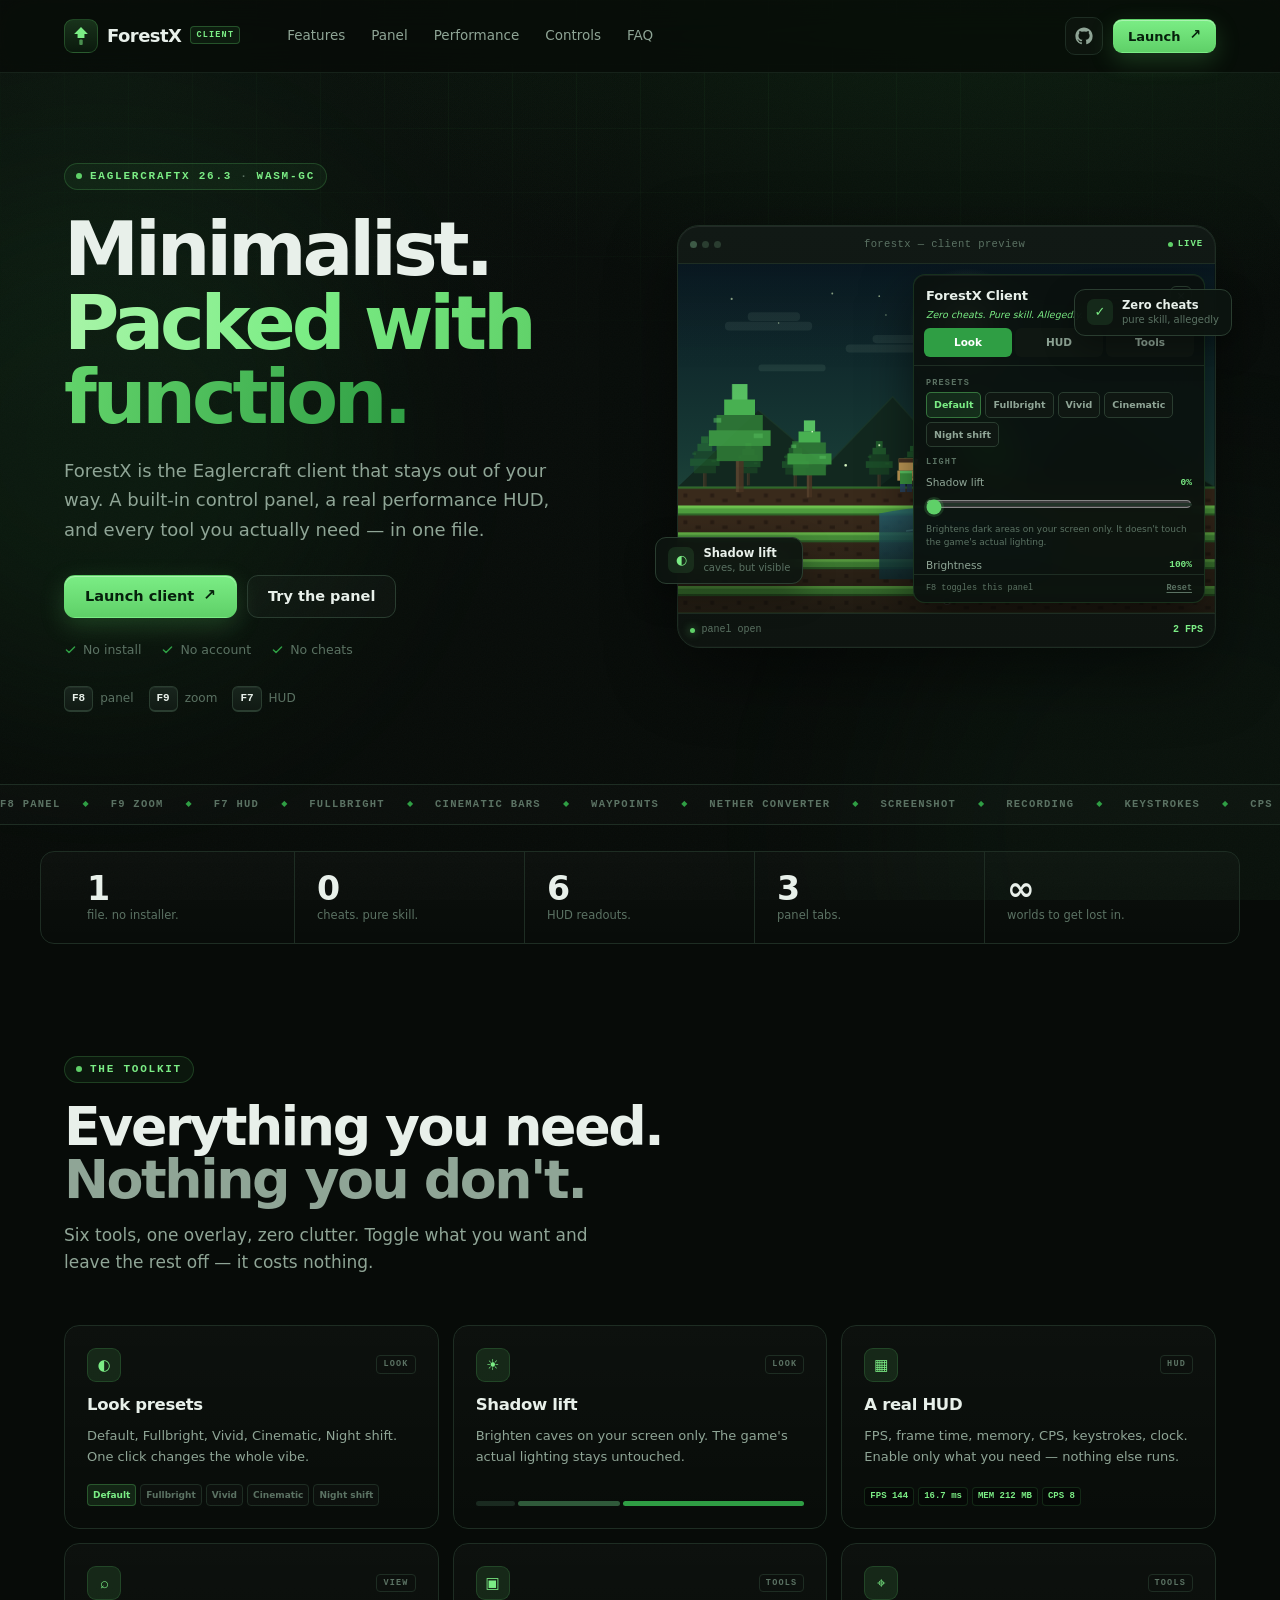
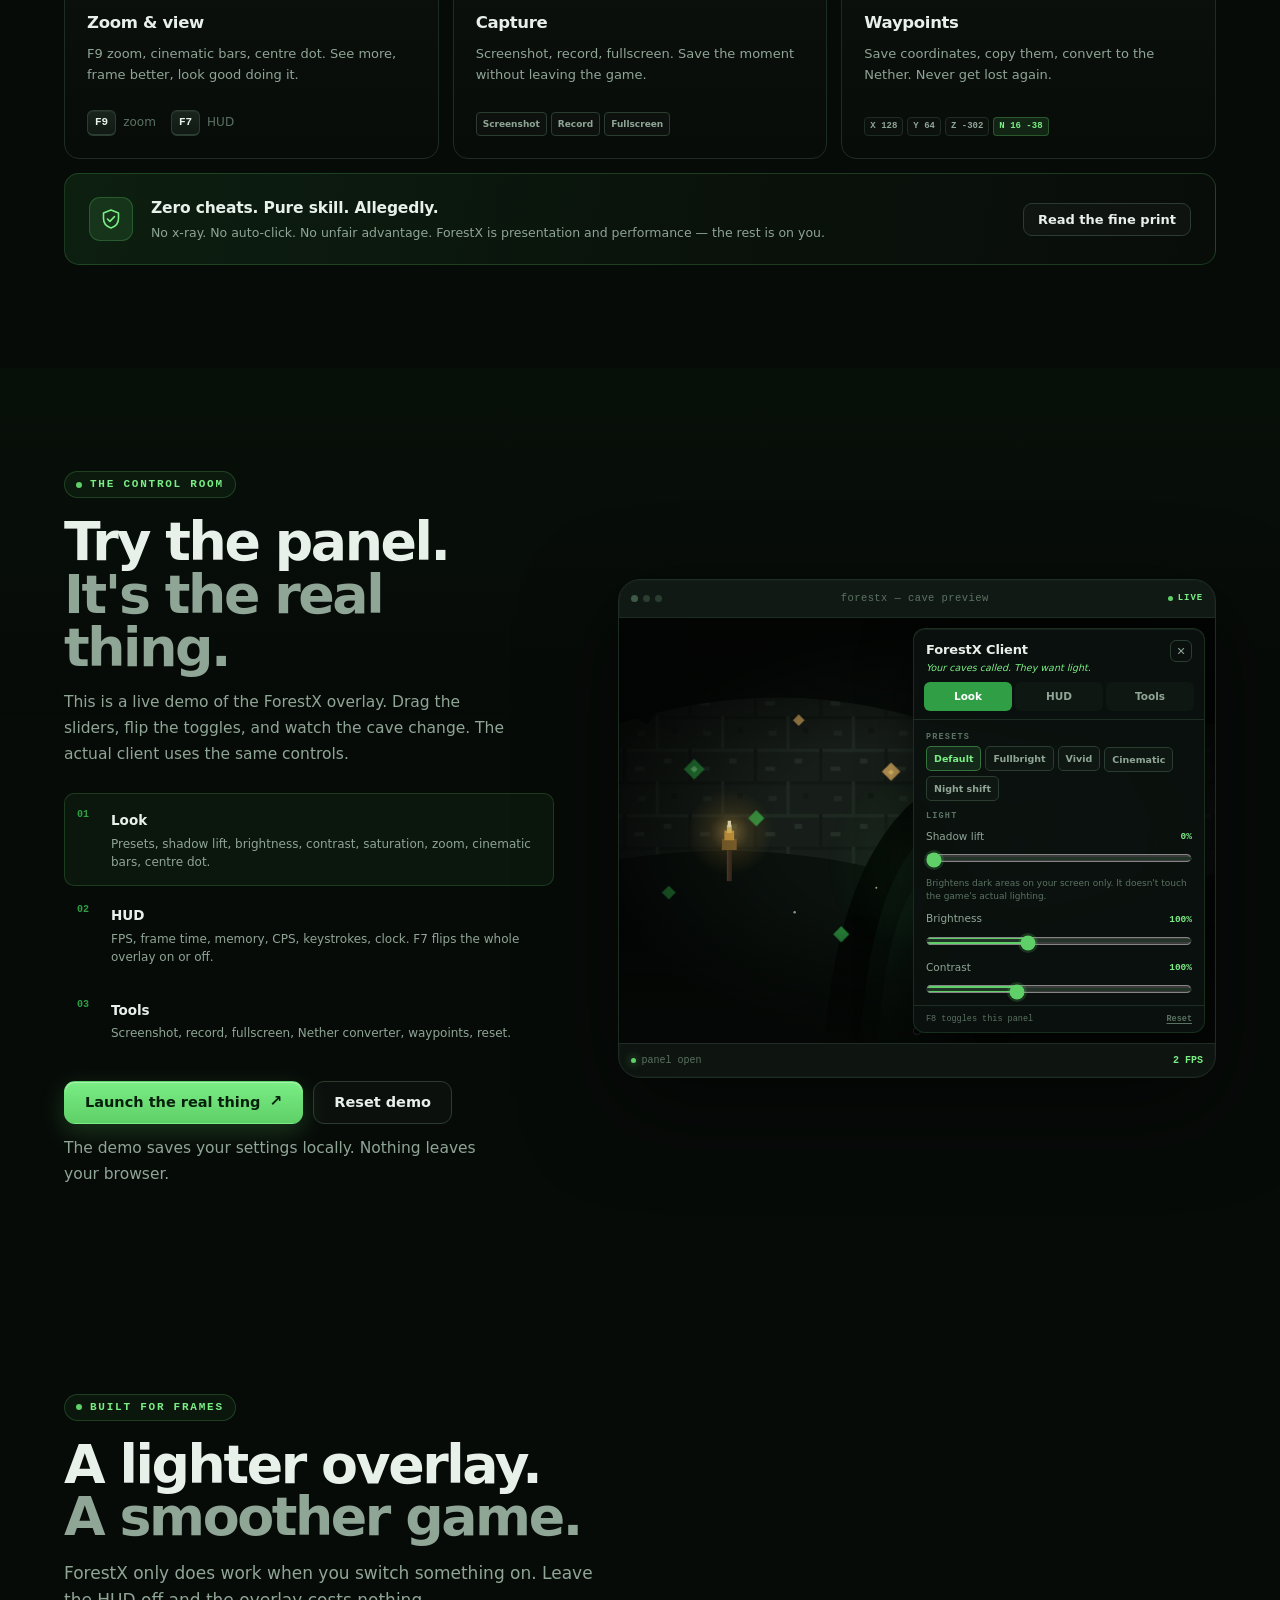
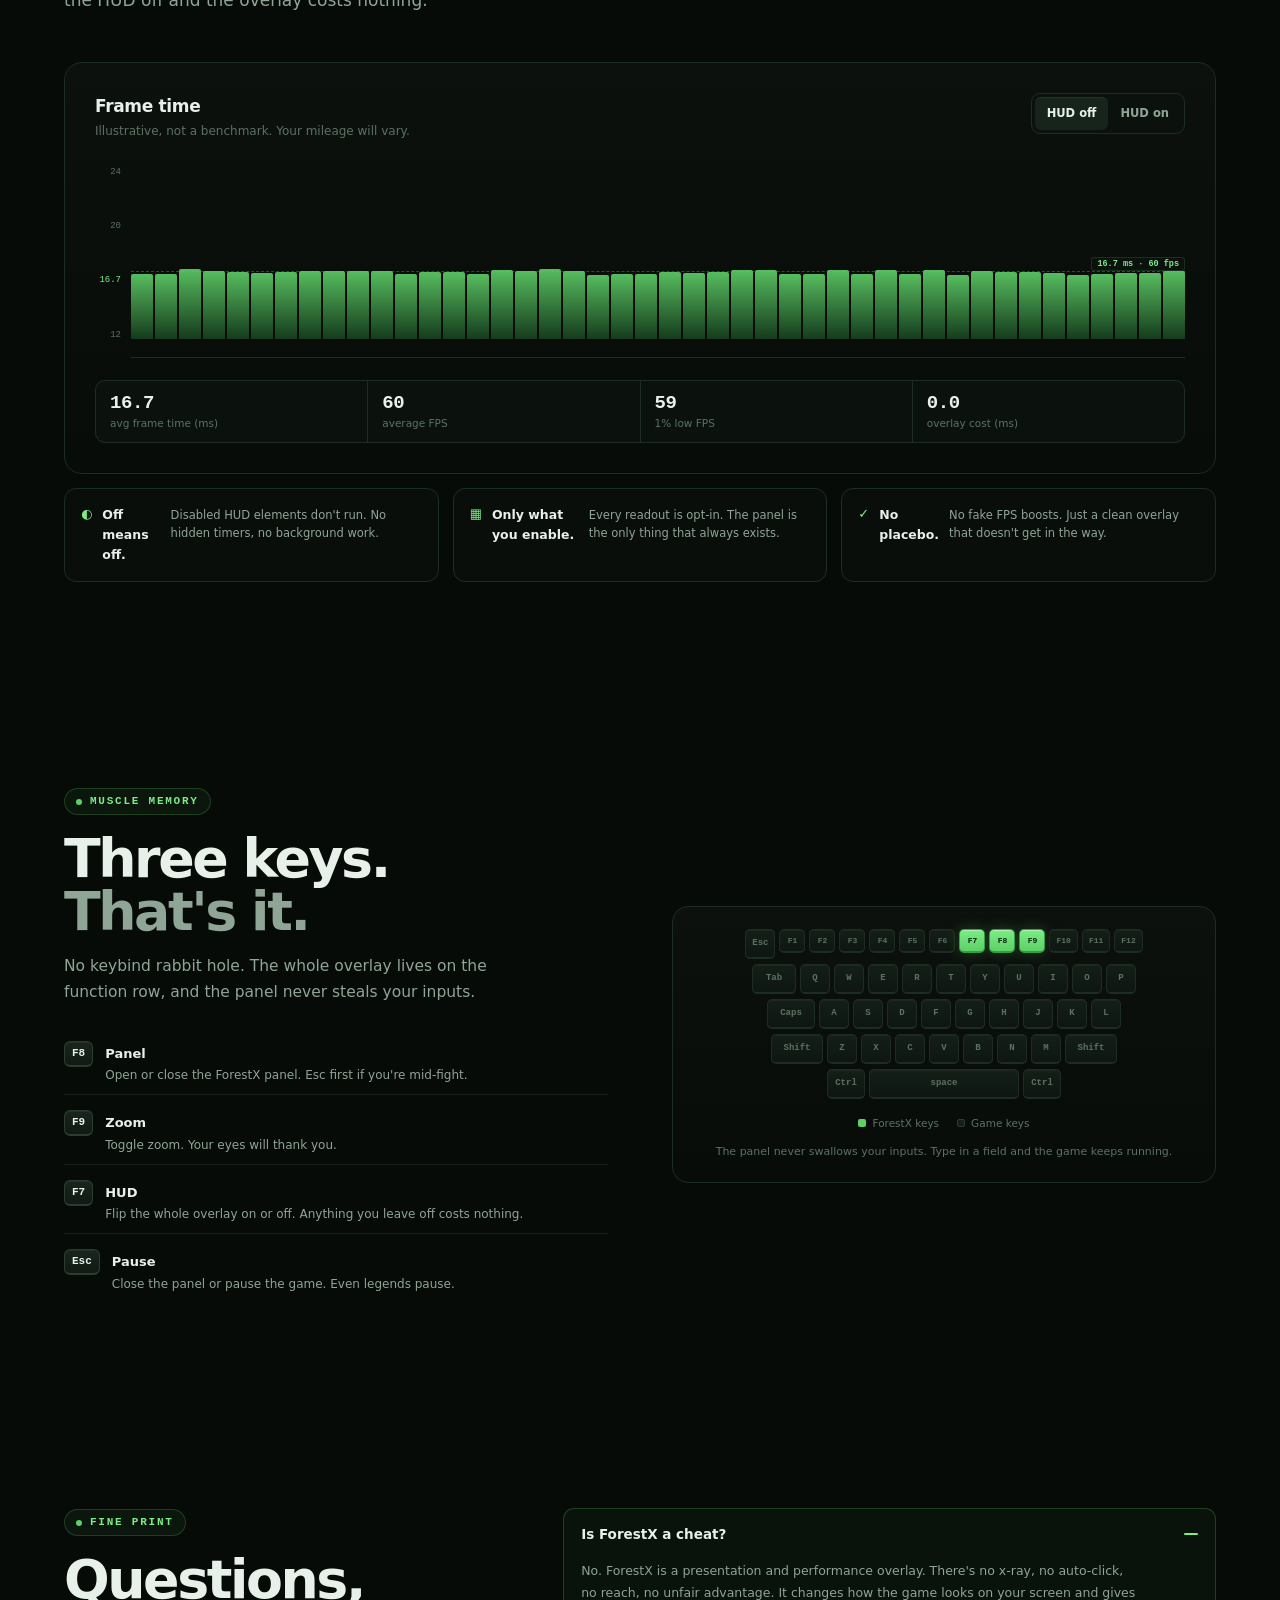
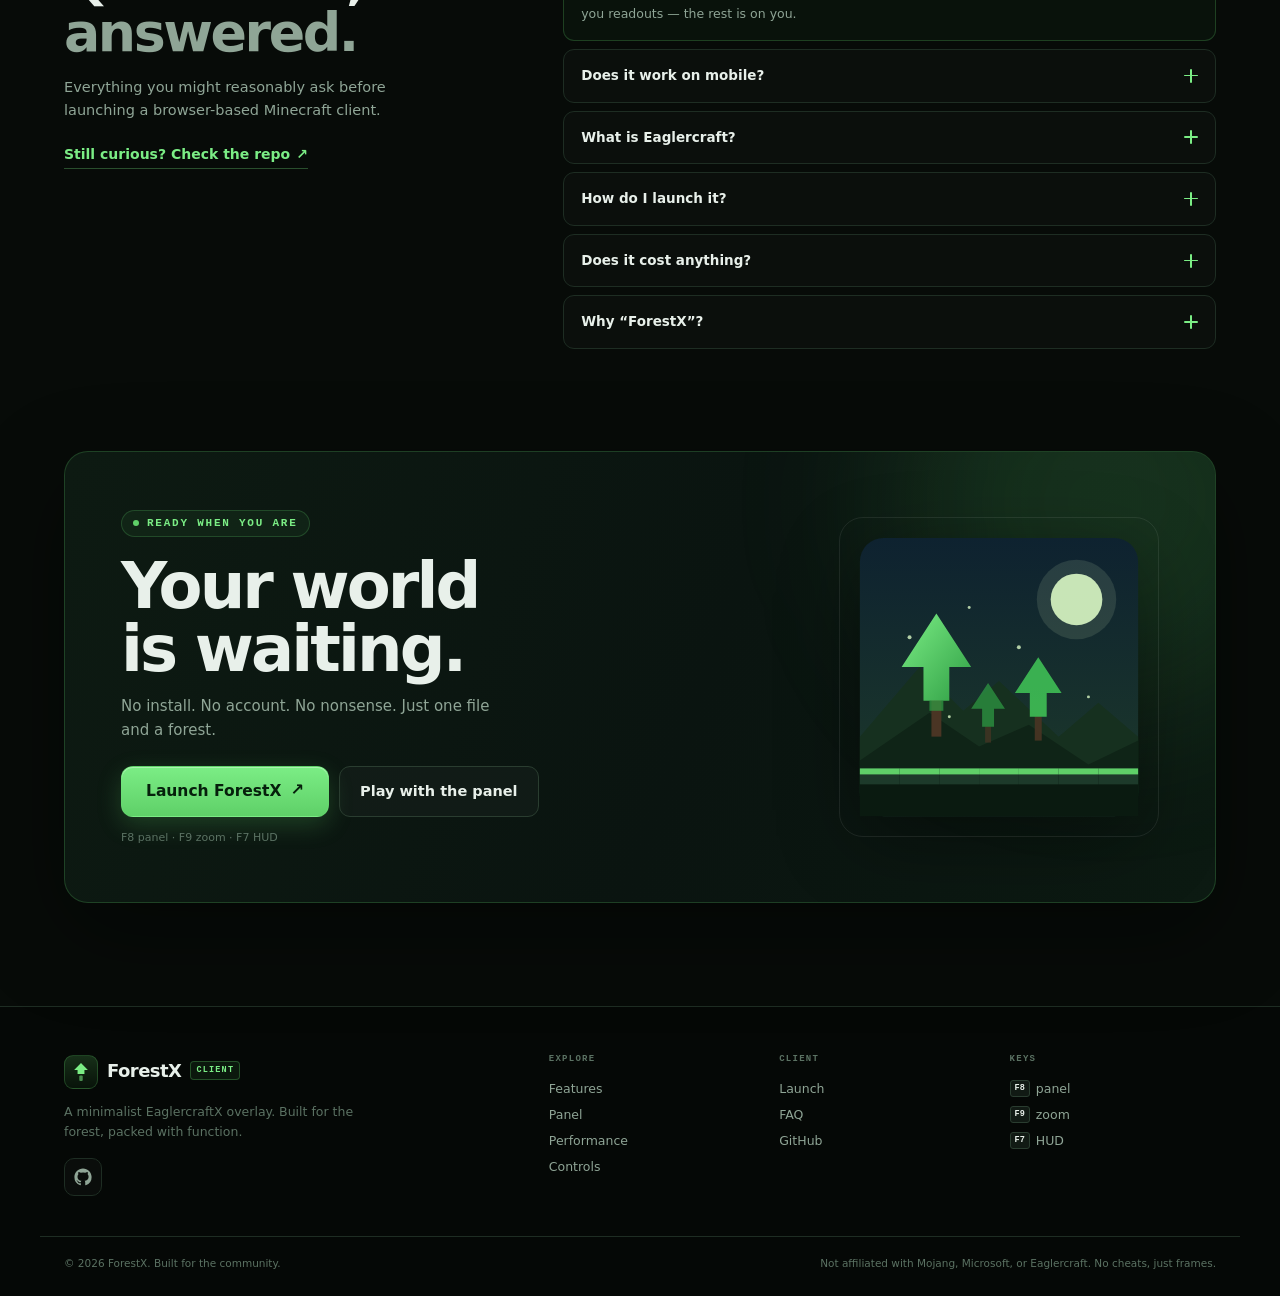
==== index.html @ b88cf256 "Add ForestX landing page, interactive panel demo, and client parts 1-2 - Minimalist, responsive land" ====
<!DOCTYPE html>
<html lang="en">
<head>
<meta charset="utf-8">
<meta name="viewport" content="width=device-width, initial-scale=1">
<title>ForestX Client — Minimalist. Packed with function.</title>
<meta name="description" content="ForestX is a minimalist EaglercraftX 26.3 client with a built-in control panel, a real performance HUD, and every tool you actually need. No install. No account. No cheats.">
<meta name="theme-color" content="#070b08">
<meta property="og:title" content="ForestX Client — Minimalist. Packed with function.">
<meta property="og:description" content="The Eaglercraft client that stays out of your way. Built-in panel, real HUD, zero clutter.">
<meta property="og:type" content="website">
<link rel="icon" href="data:image/svg+xml,%3Csvg xmlns='http://www.w3.org/2000/svg' viewBox='0 0 64 64'%3E%3Crect width='64' height='64' rx='14' fill='%230b120e'/%3E%3Cpath d='M32 12 18 26h8v10h12V26h8L32 12Z' fill='%235fd068'/%3E%3Crect x='28' y='38' width='8' height='14' rx='2' fill='%232f9e44'/%3E%3C/svg%3E">
<link rel="stylesheet" href="assets/styles.css">
</head>
<body>
<a class="skip-link" href="#main">Skip to content</a>

<div class="bg-fx" aria-hidden="true">
  <div class="bg-grid"></div>
  <div class="bg-glow bg-glow-a"></div>
  <div class="bg-glow bg-glow-b"></div>
  <div class="bg-noise"></div>
</div>

<header class="site-header" id="top">
  <div class="container nav">
    <a class="brand" href="#top" aria-label="ForestX home">
      <span class="brand-mark" aria-hidden="true">
        <svg viewBox="0 0 32 32" width="22" height="22" fill="none">
          <path d="M16 3 6 13h5v6h10v-6h5L16 3Z" fill="currentColor"/>
          <rect x="13.5" y="21" width="5" height="8" rx="1.5" fill="currentColor" opacity=".55"/>
        </svg>
      </span>
      <span class="brand-text">ForestX</span>
      <span class="brand-badge">CLIENT</span>
    </a>

    <nav class="nav-links" aria-label="Main navigation">
      <a href="#features">Features</a>
      <a href="#panel">Panel</a>
      <a href="#performance">Performance</a>
      <a href="#controls">Controls</a>
      <a href="#faq">FAQ</a>
    </nav>

    <div class="nav-actions">
      <a class="icon-btn" href="https://github.com/forestX-client/forestX-client" target="_blank" rel="noopener" aria-label="ForestX on GitHub">
        <svg viewBox="0 0 24 24" width="18" height="18" fill="currentColor" aria-hidden="true"><path d="M12 .5C5.73.5.5 5.73.5 12a11.5 11.5 0 0 0 7.86 10.92c.58.1.79-.25.79-.55v-2.1c-3.2.7-3.88-1.37-3.88-1.37-.53-1.34-1.29-1.7-1.29-1.7-1.05-.72.08-.7.08-.7 1.16.08 1.77 1.19 1.77 1.19 1.03 1.77 2.7 1.26 3.36.96.1-.75.4-1.26.73-1.55-2.55-.29-5.23-1.28-5.23-5.7 0-1.26.45-2.29 1.19-3.1-.12-.29-.52-1.46.11-3.05 0 0 .97-.31 3.18 1.18a11 11 0 0 1 5.79 0c2.2-1.49 3.17-1.18 3.17-1.18.63 1.59.23 2.76.12 3.05.74.81 1.18 1.84 1.18 3.1 0 4.43-2.69 5.4-5.25 5.69.41.36.78 1.06.78 2.14v3.17c0 .3.21.66.8.55A11.5 11.5 0 0 0 23.5 12C23.5 5.73 18.27.5 12 .5Z"/></svg>
      </a>
      <a class="btn btn-primary btn-sm nav-launch" href="client.html">Launch <span class="arrow" aria-hidden="true">↗</span></a>
      <button class="menu-btn" type="button" aria-label="Open menu" aria-expanded="false" aria-controls="mobile-menu">
        <span></span><span></span>
      </button>
    </div>
  </div>

  <div class="mobile-menu" id="mobile-menu" hidden>
    <nav aria-label="Mobile navigation">
      <a href="#features">Features</a>
      <a href="#panel">Panel</a>
      <a href="#performance">Performance</a>
      <a href="#controls">Controls</a>
      <a href="#faq">FAQ</a>
      <a class="btn btn-primary" href="client.html">Launch client <span class="arrow" aria-hidden="true">↗</span></a>
    </nav>
  </div>
</header>

<main id="main">
  <section class="hero">
    <div class="container hero-grid">
      <div class="hero-copy">
        <div class="eyebrow"><span class="pulse" aria-hidden="true"></span> EaglercraftX 26.3 <span class="sep">·</span> Wasm-GC</div>
        <h1>Minimalist.<br><span class="grad">Packed with function.</span></h1>
        <p class="lede">ForestX is the Eaglercraft client that stays out of your way. A built-in control panel, a real performance HUD, and every tool you actually need — in one file.</p>
        <div class="hero-cta">
          <a class="btn btn-primary" href="client.html">Launch client <span class="arrow" aria-hidden="true">↗</span></a>
          <a class="btn btn-ghost" href="#panel">Try the panel</a>
        </div>
        <ul class="hero-meta" aria-label="Highlights">
          <li><svg viewBox="0 0 16 16" width="13" height="13" fill="none" aria-hidden="true"><path d="m3 8.5 3.2 3.2L13 5" stroke="currentColor" stroke-width="1.8" stroke-linecap="round" stroke-linejoin="round"/></svg> No install</li>
          <li><svg viewBox="0 0 16 16" width="13" height="13" fill="none" aria-hidden="true"><path d="m3 8.5 3.2 3.2L13 5" stroke="currentColor" stroke-width="1.8" stroke-linecap="round" stroke-linejoin="round"/></svg> No account</li>
          <li><svg viewBox="0 0 16 16" width="13" height="13" fill="none" aria-hidden="true"><path d="m3 8.5 3.2 3.2L13 5" stroke="currentColor" stroke-width="1.8" stroke-linecap="round" stroke-linejoin="round"/></svg> No cheats</li>
        </ul>
        <div class="key-row" aria-label="Key bindings">
          <span class="keycap">F8</span><span class="key-label">panel</span>
          <span class="keycap">F9</span><span class="key-label">zoom</span>
          <span class="keycap">F7</span><span class="key-label">HUD</span>
        </div>
      </div>

      <div class="hero-visual">
        <div class="demo-frame" data-demo="hero">
          <div class="demo-topbar">
            <div class="dots" aria-hidden="true"><i></i><i></i><i></i></div>
            <div class="demo-title">forestx — client preview</div>
            <div class="demo-live"><span aria-hidden="true"></span> live</div>
          </div>
          <div class="demo-stage" data-stage>
            <div class="scene-mount" data-scene></div>
            <div class="hud" data-hud aria-hidden="true"></div>
            <div class="keys" data-keys aria-hidden="true"></div>
            <div class="cinema cinema-top" data-cinema-top></div>
            <div class="cinema cinema-bottom" data-cinema-bottom></div>
            <div class="center-dot" data-dot></div>
            <div class="hotbar" data-hotbar aria-hidden="true"></div>
            <button class="panel-fab" type="button" data-open-panel aria-label="Open ForestX panel" aria-expanded="true">
              <span aria-hidden="true">☰</span> ForestX <kbd>F8</kbd>
            </button>
            <aside class="panel" data-panel aria-label="ForestX control panel">
              <div class="panel-head">
                <div>
                  <b>ForestX Client</b>
                  <small data-sass>Zero cheats. Pure skill. Allegedly.</small>
                </div>
                <button class="panel-close" type="button" data-close-panel aria-label="Close panel">✕</button>
              </div>
              <div class="panel-tabs" role="tablist" aria-label="Panel sections">
                <button type="button" role="tab" data-tab="look" aria-selected="true">Look</button>
                <button type="button" role="tab" data-tab="hud" aria-selected="false">HUD</button>
                <button type="button" role="tab" data-tab="tools" aria-selected="false">Tools</button>
              </div>
              <div class="panel-body" data-panel-body><p class="hint">Enable JavaScript to try the panel.</p></div>
              <div class="panel-foot">
                <span>F8 toggles this panel</span>
                <button type="button" data-reset>Reset</button>
              </div>
            </aside>
          </div>
          <div class="demo-footer">
            <span class="demo-status"><span class="status-dot" aria-hidden="true"></span> <span data-demo-status>overlay ready</span></span>
            <span class="demo-fps"><span data-fps>60</span> FPS</span>
          </div>
        </div>
        <div class="float-card float-a" aria-hidden="true">
          <span class="float-icon">◐</span>
          <div><b>Shadow lift</b><small>caves, but visible</small></div>
        </div>
        <div class="float-card float-b" aria-hidden="true">
          <span class="float-icon">✓</span>
          <div><b>Zero cheats</b><small>pure skill, allegedly</small></div>
        </div>
      </div>
    </div>
  </section>

  <div class="marquee" aria-hidden="true">
    <div class="marquee-track">
      <span>F8 panel</span><i>◆</i><span>F9 zoom</span><i>◆</i><span>F7 HUD</span><i>◆</i><span>Fullbright</span><i>◆</i><span>Cinematic bars</span><i>◆</i><span>Waypoints</span><i>◆</i><span>Nether converter</span><i>◆</i><span>Screenshot</span><i>◆</i><span>Recording</span><i>◆</i><span>Keystrokes</span><i>◆</i><span>CPS</span><i>◆</i><span>Frame time</span><i>◆</i><span>Memory</span><i>◆</i><span>One file</span><i>◆</i>
      <span>F8 panel</span><i>◆</i><span>F9 zoom</span><i>◆</i><span>F7 HUD</span><i>◆</i><span>Fullbright</span><i>◆</i><span>Cinematic bars</span><i>◆</i><span>Waypoints</span><i>◆</i><span>Nether converter</span><i>◆</i><span>Screenshot</span><i>◆</i><span>Recording</span><i>◆</i><span>Keystrokes</span><i>◆</i><span>CPS</span><i>◆</i><span>Frame time</span><i>◆</i><span>Memory</span><i>◆</i><span>One file</span><i>◆</i>
    </div>
  </div>

  <section class="stats-wrap" aria-label="Client facts">
    <div class="container stats">
      <div class="stat"><b>1</b><span>file. no installer.</span></div>
      <div class="stat"><b>0</b><span>cheats. pure skill.</span></div>
      <div class="stat"><b>6</b><span>HUD readouts.</span></div>
      <div class="stat"><b>3</b><span>panel tabs.</span></div>
      <div class="stat"><b>∞</b><span>worlds to get lost in.</span></div>
    </div>
  </section>

  <section class="section" id="features">
    <div class="container">
      <div class="section-head">
        <div class="eyebrow"><span class="pulse" aria-hidden="true"></span> The toolkit</div>
        <h2>Everything you need.<br><span class="muted-h">Nothing you don't.</span></h2>
        <p>Six tools, one overlay, zero clutter. Toggle what you want and leave the rest off — it costs nothing.</p>
      </div>

      <div class="feature-grid">
        <article class="feature-card">
          <div class="feature-top"><span class="feature-icon" aria-hidden="true">◐</span><span class="tag">LOOK</span></div>
          <h3>Look presets</h3>
          <p>Default, Fullbright, Vivid, Cinematic, Night shift. One click changes the whole vibe.</p>
          <div class="preset-row" aria-hidden="true">
            <span class="preset-chip">Default</span><span class="preset-chip">Fullbright</span><span class="preset-chip">Vivid</span><span class="preset-chip">Cinematic</span><span class="preset-chip">Night shift</span>
          </div>
        </article>

        <article class="feature-card">
          <div class="feature-top"><span class="feature-icon" aria-hidden="true">☀</span><span class="tag">LOOK</span></div>
          <h3>Shadow lift</h3>
          <p>Brighten caves on your screen only. The game's actual lighting stays untouched.</p>
          <div class="mini-meter" aria-hidden="true"><span style="width:18%"></span><span style="width:46%"></span><span style="width:82%"></span></div>
        </article>

        <article class="feature-card">
          <div class="feature-top"><span class="feature-icon" aria-hidden="true">▦</span><span class="tag">HUD</span></div>
          <h3>A real HUD</h3>
          <p>FPS, frame time, memory, CPS, keystrokes, clock. Enable only what you need — nothing else runs.</p>
          <div class="hud-preview" aria-hidden="true">
            <span>FPS 144</span><span>16.7 ms</span><span>MEM 212 MB</span><span>CPS 8</span>
          </div>
        </article>

        <article class="feature-card">
          <div class="feature-top"><span class="feature-icon" aria-hidden="true">⌕</span><span class="tag">VIEW</span></div>
          <h3>Zoom &amp; view</h3>
          <p>F9 zoom, cinematic bars, centre dot. See more, frame better, look good doing it.</p>
          <div class="key-row compact" aria-hidden="true"><span class="keycap">F9</span><span class="key-label">zoom</span><span class="keycap">F7</span><span class="key-label">HUD</span></div>
        </article>

        <article class="feature-card">
          <div class="feature-top"><span class="feature-icon" aria-hidden="true">▣</span><span class="tag">TOOLS</span></div>
          <h3>Capture</h3>
          <p>Screenshot, record, fullscreen. Save the moment without leaving the game.</p>
          <div class="chip-row" aria-hidden="true"><span class="mini-btn">Screenshot</span><span class="mini-btn">Record</span><span class="mini-btn">Fullscreen</span></div>
        </article>

        <article class="feature-card">
          <div class="feature-top"><span class="feature-icon" aria-hidden="true">⌖</span><span class="tag">TOOLS</span></div>
          <h3>Waypoints</h3>
          <p>Save coordinates, copy them, convert to the Nether. Never get lost again.</p>
          <div class="coord-row" aria-hidden="true"><span>X 128</span><span>Y 64</span><span>Z -302</span><span class="coord-nether">N 16 -38</span></div>
        </article>
      </div>

      <div class="ethos-banner">
        <div class="ethos-icon" aria-hidden="true">
          <svg viewBox="0 0 24 24" width="24" height="24" fill="none"><path d="M12 3 4.5 6v5.5c0 4.6 3.1 8.1 7.5 9.5 4.4-1.4 7.5-4.9 7.5-9.5V6L12 3Z" stroke="currentColor" stroke-width="1.6" stroke-linejoin="round"/><path d="m8.5 12 2.4 2.4 4.6-4.8" stroke="currentColor" stroke-width="1.6" stroke-linecap="round" stroke-linejoin="round"/></svg>
        </div>
        <div>
          <h3>Zero cheats. Pure skill. Allegedly.</h3>
          <p>No x-ray. No auto-click. No unfair advantage. ForestX is presentation and performance — the rest is on you.</p>
        </div>
        <a class="btn btn-ghost btn-sm" href="#faq">Read the fine print</a>
      </div>
    </div>
  </section>

  <section class="section panel-section" id="panel">
    <div class="container panel-grid">
      <div class="panel-copy">
        <div class="eyebrow"><span class="pulse" aria-hidden="true"></span> The control room</div>
        <h2>Try the panel.<br><span class="muted-h">It's the real thing.</span></h2>
        <p>This is a live demo of the ForestX overlay. Drag the sliders, flip the toggles, and watch the cave change. The actual client uses the same controls.</p>

        <div class="tab-list">
          <button type="button" class="tab-item" data-tab-card="look">
            <span class="tab-num">01</span>
            <span class="tab-copy"><b>Look</b><span class="tab-desc">Presets, shadow lift, brightness, contrast, saturation, zoom, cinematic bars, centre dot.</span></span>
          </button>
          <button type="button" class="tab-item" data-tab-card="hud">
            <span class="tab-num">02</span>
            <span class="tab-copy"><b>HUD</b><span class="tab-desc">FPS, frame time, memory, CPS, keystrokes, clock. F7 flips the whole overlay on or off.</span></span>
          </button>
          <button type="button" class="tab-item" data-tab-card="tools">
            <span class="tab-num">03</span>
            <span class="tab-copy"><b>Tools</b><span class="tab-desc">Screenshot, record, fullscreen, Nether converter, waypoints, reset.</span></span>
          </button>
        </div>

        <div class="panel-actions">
          <a class="btn btn-primary" href="client.html">Launch the real thing <span class="arrow" aria-hidden="true">↗</span></a>
          <button class="btn btn-ghost" type="button" data-reset-demo="cave">Reset demo</button>
        </div>
        <p class="micro-note">The demo saves your settings locally. Nothing leaves your browser.</p>
      </div>

      <div class="demo-frame demo-frame-lg" data-demo="cave">
        <div class="demo-topbar">
          <div class="dots" aria-hidden="true"><i></i><i></i><i></i></div>
          <div class="demo-title">forestx — cave preview</div>
          <div class="demo-live"><span aria-hidden="true"></span> live</div>
        </div>
        <div class="demo-stage" data-stage>
          <div class="scene-mount" data-scene></div>
          <div class="hud" data-hud aria-hidden="true"></div>
          <div class="keys" data-keys aria-hidden="true"></div>
          <div class="cinema cinema-top" data-cinema-top></div>
          <div class="cinema cinema-bottom" data-cinema-bottom></div>
          <div class="center-dot" data-dot></div>
          <div class="hotbar" data-hotbar aria-hidden="true"></div>
          <button class="panel-fab" type="button" data-open-panel aria-label="Open ForestX panel" aria-expanded="true">
            <span aria-hidden="true">☰</span> ForestX <kbd>F8</kbd>
          </button>
          <aside class="panel" data-panel aria-label="ForestX control panel">
            <div class="panel-head">
              <div>
                <b>ForestX Client</b>
                <small data-sass>Your caves called. They want light.</small>
              </div>
              <button class="panel-close" type="button" data-close-panel aria-label="Close panel">✕</button>
            </div>
            <div class="panel-tabs" role="tablist" aria-label="Panel sections">
              <button type="button" role="tab" data-tab="look" aria-selected="true">Look</button>
              <button type="button" role="tab" data-tab="hud" aria-selected="false">HUD</button>
              <button type="button" role="tab" data-tab="tools" aria-selected="false">Tools</button>
            </div>
            <div class="panel-body" data-panel-body><p class="hint">Enable JavaScript to try the panel.</p></div>
            <div class="panel-foot">
              <span>F8 toggles this panel</span>
              <button type="button" data-reset>Reset</button>
            </div>
          </aside>
        </div>
        <div class="demo-footer">
          <span class="demo-status"><span class="status-dot" aria-hidden="true"></span> <span data-demo-status>overlay ready</span></span>
          <span class="demo-fps"><span data-fps>60</span> FPS</span>
        </div>
      </div>
    </div>
  </section>

  <section class="section" id="performance">
    <div class="container">
      <div class="section-head">
        <div class="eyebrow"><span class="pulse" aria-hidden="true"></span> Built for frames</div>
        <h2>A lighter overlay.<br><span class="muted-h">A smoother game.</span></h2>
        <p>ForestX only does work when you switch something on. Leave the HUD off and the overlay costs nothing.</p>
      </div>

      <div class="perf-card">
        <div class="perf-head">
          <div>
            <h3>Frame time</h3>
            <p>Illustrative, not a benchmark. Your mileage will vary.</p>
          </div>
          <div class="segmented" role="group" aria-label="HUD state">
            <button type="button" class="seg-btn is-active" data-perf="off">HUD off</button>
            <button type="button" class="seg-btn" data-perf="on">HUD on</button>
          </div>
        </div>

        <div class="perf-chart-wrap">
          <div class="perf-y" aria-hidden="true"><span>24</span><span>20</span><span>16.7</span><span>12</span></div>
          <div class="perf-chart" data-perf-chart role="img" aria-label="Frame time chart"></div>
        </div>

        <div class="perf-stats">
          <div><b data-perf-avg>16.7</b><span>avg frame time (ms)</span></div>
          <div><b data-perf-fps>60</b><span>average FPS</span></div>
          <div><b data-perf-low>60</b><span>1% low FPS</span></div>
          <div><b data-perf-cost>0.0</b><span>overlay cost (ms)</span></div>
        </div>
      </div>

      <div class="perf-notes">
        <div><span class="note-icon" aria-hidden="true">◐</span><b>Off means off.</b><p>Disabled HUD elements don't run. No hidden timers, no background work.</p></div>
        <div><span class="note-icon" aria-hidden="true">▦</span><b>Only what you enable.</b><p>Every readout is opt-in. The panel is the only thing that always exists.</p></div>
        <div><span class="note-icon" aria-hidden="true">✓</span><b>No placebo.</b><p>No fake FPS boosts. Just a clean overlay that doesn't get in the way.</p></div>
      </div>
    </div>
  </section>

  <section class="section" id="controls">
    <div class="container controls-grid">
      <div class="controls-copy">
        <div class="eyebrow"><span class="pulse" aria-hidden="true"></span> Muscle memory</div>
        <h2>Three keys.<br><span class="muted-h">That's it.</span></h2>
        <p>No keybind rabbit hole. The whole overlay lives on the function row, and the panel never steals your inputs.</p>
        <ul class="control-list">
          <li><span class="keycap">F8</span><div><b>Panel</b><p>Open or close the ForestX panel. Esc first if you're mid-fight.</p></div></li>
          <li><span class="keycap">F9</span><div><b>Zoom</b><p>Toggle zoom. Your eyes will thank you.</p></div></li>
          <li><span class="keycap">F7</span><div><b>HUD</b><p>Flip the whole overlay on or off. Anything you leave off costs nothing.</p></div></li>
          <li><span class="keycap">Esc</span><div><b>Pause</b><p>Close the panel or pause the game. Even legends pause.</p></div></li>
        </ul>
      </div>

      <div class="keyboard-card">
        <div class="keyboard" aria-hidden="true">
          <div class="kb-row">
            <span class="kb-key">Esc</span>
            <span class="kb-key kb-f">F1</span><span class="kb-key kb-f">F2</span><span class="kb-key kb-f">F3</span><span class="kb-key kb-f">F4</span><span class="kb-key kb-f">F5</span><span class="kb-key kb-f">F6</span>
            <span class="kb-key kb-f kb-on">F7</span>
            <span class="kb-key kb-f kb-on">F8</span>
            <span class="kb-key kb-f kb-on">F9</span>
            <span class="kb-key kb-f">F10</span><span class="kb-key kb-f">F11</span><span class="kb-key kb-f">F12</span>
          </div>
          <div class="kb-row kb-row-2">
            <span class="kb-key kb-tab">Tab</span><span class="kb-key">Q</span><span class="kb-key">W</span><span class="kb-key">E</span><span class="kb-key">R</span><span class="kb-key">T</span><span class="kb-key">Y</span><span class="kb-key">U</span><span class="kb-key">I</span><span class="kb-key">O</span><span class="kb-key">P</span>
          </div>
          <div class="kb-row kb-row-3">
            <span class="kb-key kb-cap">Caps</span><span class="kb-key">A</span><span class="kb-key">S</span><span class="kb-key">D</span><span class="kb-key">F</span><span class="kb-key">G</span><span class="kb-key">H</span><span class="kb-key">J</span><span class="kb-key">K</span><span class="kb-key">L</span>
          </div>
          <div class="kb-row kb-row-4">
            <span class="kb-key kb-shift">Shift</span><span class="kb-key">Z</span><span class="kb-key">X</span><span class="kb-key">C</span><span class="kb-key">V</span><span class="kb-key">B</span><span class="kb-key">N</span><span class="kb-key">M</span><span class="kb-key kb-shift">Shift</span>
          </div>
          <div class="kb-row kb-row-5">
            <span class="kb-key kb-ctrl">Ctrl</span><span class="kb-key kb-space">space</span><span class="kb-key kb-ctrl">Ctrl</span>
          </div>
        </div>
        <div class="kb-legend">
          <span><i class="legend-dot"></i> ForestX keys</span>
          <span><i class="legend-key"></i> Game keys</span>
        </div>
        <p class="kb-note">The panel never swallows your inputs. Type in a field and the game keeps running.</p>
      </div>
    </div>
  </section>

  <section class="section" id="faq">
    <div class="container faq-grid">
      <div class="faq-copy">
        <div class="eyebrow"><span class="pulse" aria-hidden="true"></span> Fine print</div>
        <h2>Questions,<br><span class="muted-h">answered.</span></h2>
        <p>Everything you might reasonably ask before launching a browser-based Minecraft client.</p>
        <a class="text-link" href="https://github.com/forestX-client/forestX-client" target="_blank" rel="noopener">Still curious? Check the repo <span aria-hidden="true">↗</span></a>
      </div>

      <div class="faq-list">
        <details class="faq-item" open>
          <summary>Is ForestX a cheat?<span class="faq-icon" aria-hidden="true"></span></summary>
          <div class="faq-answer"><p>No. ForestX is a presentation and performance overlay. There's no x-ray, no auto-click, no reach, no unfair advantage. It changes how the game looks on your screen and gives you readouts — the rest is on you.</p></div>
        </details>
        <details class="faq-item">
          <summary>Does it work on mobile?<span class="faq-icon" aria-hidden="true"></span></summary>
          <div class="faq-answer"><p>The client is built for desktop. The page itself is responsive, and the client includes a rotate-device prompt for mobile, but a keyboard and mouse are the intended way to play.</p></div>
        </details>
        <details class="faq-item">
          <summary>What is Eaglercraft?<span class="faq-icon" aria-hidden="true"></span></summary>
          <div class="faq-answer"><p>Eaglercraft is a browser-based Minecraft client. ForestX is built on EaglercraftX 26.3 (Wasm-GC) and adds the ForestX overlay: a control panel, a performance HUD, and a small set of quality-of-life tools.</p></div>
        </details>
        <details class="faq-item">
          <summary>How do I launch it?<span class="faq-icon" aria-hidden="true"></span></summary>
          <div class="faq-answer"><p>Hit “Launch client.” The client loads in a new tab — no install, no account, no download. The first launch can take a moment while the engine unpacks; good things unpack slowly.</p></div>
        </details>
        <details class="faq-item">
          <summary>Does it cost anything?<span class="faq-icon" aria-hidden="true"></span></summary>
          <div class="faq-answer"><p>No. ForestX is free, single-file, and account-free. There's nothing to buy and nothing to subscribe to.</p></div>
        </details>
        <details class="faq-item">
          <summary>Why “ForestX”?<span class="faq-icon" aria-hidden="true"></span></summary>
          <div class="faq-answer"><p>Because it's built for the forest, and the X is for the extra. Also, “Minimalist. Packed with function.” was already taken.</p></div>
        </details>
      </div>
    </div>
  </section>

  <section class="final-cta">
    <div class="container">
      <div class="cta-card">
        <div class="cta-glow" aria-hidden="true"></div>
        <div class="cta-copy">
          <div class="eyebrow"><span class="pulse" aria-hidden="true"></span> Ready when you are</div>
          <h2>Your world<br>is waiting.</h2>
          <p>No install. No account. No nonsense. Just one file and a forest.</p>
          <div class="hero-cta">
            <a class="btn btn-primary btn-lg" href="client.html">Launch ForestX <span class="arrow" aria-hidden="true">↗</span></a>
            <a class="btn btn-ghost" href="#panel">Play with the panel</a>
          </div>
          <p class="micro-note">F8 panel · F9 zoom · F7 HUD</p>
        </div>
        <div class="cta-art" aria-hidden="true">
          <svg viewBox="0 0 320 320" width="100%" height="100%" fill="none">
            <defs>
              <linearGradient id="ctaSky" x1="0" y1="0" x2="0" y2="1">
                <stop offset="0" stop-color="#0e2230"/><stop offset="1" stop-color="#1d3a2a"/>
              </linearGradient>
              <linearGradient id="ctaLeaf" x1="0" y1="0" x2="1" y2="1">
                <stop offset="0" stop-color="#7bed85"/><stop offset="1" stop-color="#2f9e44"/>
              </linearGradient>
            </defs>
            <rect x="20" y="20" width="280" height="280" rx="24" fill="url(#ctaSky)"/>
            <circle cx="238" cy="82" r="26" fill="#d9f7c4" opacity=".9"/>
            <circle cx="238" cy="82" r="40" fill="#d9f7c4" opacity=".12"/>
            <path d="M20 220 80 150l44 44 36-30 60 56 40-34 40 34v60H20v-60Z" fill="#16301f"/>
            <path d="M20 244 90 196l50 34 50-22 60 40 50-24v56H20v-36Z" fill="#0f2417"/>
            <g>
              <rect x="92" y="150" width="10" height="70" fill="#4a3524"/>
              <path d="M97 96 62 150h22v34h26v-34h22L97 96Z" fill="url(#ctaLeaf)"/>
              <rect x="90" y="184" width="14" height="10" fill="#2f9e44" opacity=".7"/>
            </g>
            <g opacity=".9">
              <rect x="196" y="176" width="7" height="48" fill="#4a3524"/>
              <path d="M199.5 140 176 176h15v24h17v-24h15l-23.5-36Z" fill="#3fbf55"/>
            </g>
            <g opacity=".7">
              <rect x="146" y="192" width="6" height="34" fill="#4a3524"/>
              <path d="M149 166 132 192h11v18h12v-18h11l-17-26Z" fill="#2f9e44"/>
            </g>
            <rect x="20" y="252" width="280" height="48" fill="#0a1a10"/>
            <g fill="#1d3a2a">
              <rect x="20" y="252" width="40" height="16"/><rect x="60" y="252" width="40" height="16"/><rect x="100" y="252" width="40" height="16"/><rect x="140" y="252" width="40" height="16"/><rect x="180" y="252" width="40" height="16"/><rect x="220" y="252" width="40" height="16"/><rect x="260" y="252" width="40" height="16"/>
            </g>
            <g fill="#5fd068">
              <rect x="20" y="252" width="40" height="6"/><rect x="60" y="252" width="40" height="6"/><rect x="100" y="252" width="40" height="6"/><rect x="140" y="252" width="40" height="6"/><rect x="180" y="252" width="40" height="6"/><rect x="220" y="252" width="40" height="6"/><rect x="260" y="252" width="40" height="6"/>
            </g>
            <g fill="#d9f7c4" opacity=".8">
              <circle cx="70" cy="120" r="2"/><circle cx="130" cy="90" r="1.5"/><circle cx="180" cy="130" r="2"/><circle cx="250" cy="180" r="1.5"/><circle cx="110" cy="200" r="1.5"/>
            </g>
          </svg>
        </div>
      </div>
    </div>
  </section>
</main>

<footer class="site-footer">
  <div class="container footer-grid">
    <div class="footer-brand">
      <a class="brand" href="#top" aria-label="ForestX home">
        <span class="brand-mark" aria-hidden="true">
          <svg viewBox="0 0 32 32" width="22" height="22" fill="none"><path d="M16 3 6 13h5v6h10v-6h5L16 3Z" fill="currentColor"/><rect x="13.5" y="21" width="5" height="8" rx="1.5" fill="currentColor" opacity=".55"/></svg>
        </span>
        <span class="brand-text">ForestX</span>
        <span class="brand-badge">CLIENT</span>
      </a>
      <p>A minimalist EaglercraftX overlay. Built for the forest, packed with function.</p>
      <div class="footer-social">
        <a class="icon-btn" href="https://github.com/forestX-client/forestX-client" target="_blank" rel="noopener" aria-label="GitHub">
          <svg viewBox="0 0 24 24" width="18" height="18" fill="currentColor" aria-hidden="true"><path d="M12 .5C5.73.5.5 5.73.5 12a11.5 11.5 0 0 0 7.86 10.92c.58.1.79-.25.79-.55v-2.1c-3.2.7-3.88-1.37-3.88-1.37-.53-1.34-1.29-1.7-1.29-1.7-1.05-.72.08-.7.08-.7 1.16.08 1.77 1.19 1.77 1.19 1.03 1.77 2.7 1.26 3.36.96.1-.75.4-1.26.73-1.55-2.55-.29-5.23-1.28-5.23-5.7 0-1.26.45-2.29 1.19-3.1-.12-.29-.52-1.46.11-3.05 0 0 .97-.31 3.18 1.18a11 11 0 0 1 5.79 0c2.2-1.49 3.17-1.18 3.17-1.18.63 1.59.23 2.76.12 3.05.74.81 1.18 1.84 1.18 3.1 0 4.43-2.69 5.4-5.25 5.69.41.36.78 1.06.78 2.14v3.17c0 .3.21.66.8.55A11.5 11.5 0 0 0 23.5 12C23.5 5.73 18.27.5 12 .5Z"/></svg>
        </a>
      </div>
    </div>
    <nav class="footer-nav" aria-label="Footer navigation">
      <div><b>Explore</b><a href="#features">Features</a><a href="#panel">Panel</a><a href="#performance">Performance</a><a href="#controls">Controls</a></div>
      <div><b>Client</b><a href="client.html">Launch</a><a href="#faq">FAQ</a><a href="https://github.com/forestX-client/forestX-client" target="_blank" rel="noopener">GitHub</a></div>
      <div><b>Keys</b><span><kbd>F8</kbd> panel</span><span><kbd>F9</kbd> zoom</span><span><kbd>F7</kbd> HUD</span></div>
    </nav>
  </div>
  <div class="container footer-bottom">
    <span>© 2026 ForestX. Built for the community.</span>
    <span class="footer-disclaimer">Not affiliated with Mojang, Microsoft, or Eaglercraft. No cheats, just frames.</span>
  </div>
</footer>

<div class="toast" id="toast" role="status" aria-live="polite"></div>

<script src="assets/app.js"></script>
</body>
</html>
---- assets/styles.css ----
/* ============================================================
   ForestX Client — landing page
   Minimalist. Packed with function.
   ============================================================ */

:root{
  --bg:#070b08;
  --bg-2:#0a100c;
  --surface:#0d1510;
  --surface-2:#111c15;
  --surface-3:#16241b;
  --border:#1e2d23;
  --border-2:#2a3d30;
  --text:#e8f0ea;
  --muted:#8fa596;
  --dim:#5b7263;
  --accent:#5fd068;
  --accent-2:#2f9e44;
  --accent-3:#7bed85;
  --accent-soft:rgba(95,208,104,.12);
  --danger:#ff7b7b;
  --radius:16px;
  --radius-lg:22px;
  --font:"Inter","Segoe UI",system-ui,-apple-system,BlinkMacSystemFont,sans-serif;
  --mono:ui-monospace,"SF Mono","Cascadia Code",Consolas,"Liberation Mono",monospace;
  --shadow:0 24px 70px rgba(0,0,0,.45);
  --container:1200px;
  --header-h:72px;
}

*,*::before,*::after{box-sizing:border-box}
html{scroll-behavior:smooth;scroll-padding-top:calc(var(--header-h) + 20px);-webkit-text-size-adjust:100%}
body{
  margin:0;
  background:var(--bg);
  color:var(--text);
  font-family:var(--font);
  font-size:16px;
  line-height:1.6;
  -webkit-font-smoothing:antialiased;
  text-rendering:optimizeLegibility;
  overflow-x:hidden;
}
img,svg{display:block;max-width:100%}
a{color:inherit;text-decoration:none}
button,input{font:inherit;color:inherit}
button{cursor:pointer}
h1,h2,h3,h4,p{margin:0}
ul,ol{margin:0;padding:0;list-style:none}
::selection{background:var(--accent);color:#06200c}
:focus-visible{outline:2px solid var(--accent-3);outline-offset:3px;border-radius:4px}

.container{width:100%;max-width:var(--container);margin-inline:auto;padding-inline:24px}
.skip-link{position:fixed;left:16px;top:-80px;z-index:200;background:var(--accent);color:#06200c;padding:10px 16px;border-radius:8px;font-weight:700;transition:top .2s}
.skip-link:focus{top:16px}

/* ---------- background ---------- */
.bg-fx{position:fixed;inset:0;z-index:-1;overflow:hidden;background:
  radial-gradient(1200px 700px at 78% -10%,rgba(47,158,68,.16),transparent 60%),
  radial-gradient(900px 600px at 8% 8%,rgba(31,74,44,.18),transparent 60%),
  linear-gradient(180deg,#070b08 0%,#080d0a 40%,#070b08 100%);
}
.bg-grid{position:absolute;inset:0;background-image:
  linear-gradient(rgba(95,208,104,.045) 1px,transparent 1px),
  linear-gradient(90deg,rgba(95,208,104,.045) 1px,transparent 1px);
  background-size:64px 64px;
  mask-image:radial-gradient(ellipse 90% 60% at 50% 0%,#000 20%,transparent 80%);
  -webkit-mask-image:radial-gradient(ellipse 90% 60% at 50% 0%,#000 20%,transparent 80%);
}
.bg-glow{position:absolute;border-radius:50%;filter:blur(90px);opacity:.5;animation:drift 18s ease-in-out infinite alternate}
.bg-glow-a{width:520px;height:520px;left:-160px;top:180px;background:rgba(47,158,68,.18)}
.bg-glow-b{width:620px;height:620px;right:-220px;top:520px;background:rgba(31,74,44,.22);animation-delay:-6s}
.bg-noise{position:absolute;inset:0;opacity:.035;pointer-events:none;background-image:url("data:image/svg+xml,%3Csvg xmlns='http://www.w3.org/2000/svg' width='160' height='160'%3E%3Cfilter id='n'%3E%3CfeTurbulence type='fractalNoise' baseFrequency='.8' numOctaves='3' stitchTiles='stitch'/%3E%3C/filter%3E%3Crect width='160' height='160' filter='url(%23n)' opacity='.6'/%3E%3C/svg%3E")}
@keyframes drift{to{transform:translate3d(40px,-30px,0) scale(1.08)}}

/* ---------- type helpers ---------- */
.eyebrow{
  display:inline-flex;align-items:center;gap:8px;
  font:600 11px/1 var(--mono);
  letter-spacing:.16em;text-transform:uppercase;color:var(--accent-3);
  padding:7px 11px;border:1px solid rgba(95,208,104,.22);
  border-radius:999px;background:rgba(95,208,104,.06);
}
.eyebrow .sep{color:var(--dim)}
.pulse{width:6px;height:6px;border-radius:50%;background:var(--accent);box-shadow:0 0 0 0 rgba(95,208,104,.6);animation:pulse 2.4s infinite}
@keyframes pulse{0%{box-shadow:0 0 0 0 rgba(95,208,104,.55)}70%{box-shadow:0 0 0 7px rgba(95,208,104,0)}100%{box-shadow:0 0 0 0 rgba(95,208,104,0)}}
.grad{background:linear-gradient(100deg,#a9f5a9 0%,#7bed85 30%,#5fd068 60%,#2f9e44 100%);-webkit-background-clip:text;background-clip:text;color:transparent}
.muted-h{color:var(--muted)}
h1,h2{font-weight:800;letter-spacing:-.045em;line-height:.98}
h2{font-size:clamp(2rem,4.2vw,3.4rem)}
.section-head{max-width:640px;margin-bottom:48px}
.section-head h2{margin:18px 0 16px}
.section-head>p{color:var(--muted);font-size:17px;max-width:540px}

/* ---------- buttons ---------- */
.btn{
  display:inline-flex;align-items:center;justify-content:center;gap:9px;
  border:1px solid transparent;border-radius:11px;
  padding:13px 20px;font-weight:700;font-size:14.5px;line-height:1;
  transition:transform .18s ease,background .18s ease,border-color .18s ease,box-shadow .18s ease,color .18s ease;
  white-space:nowrap;
}
.btn:hover{transform:translateY(-2px)}
.btn:active{transform:translateY(0)}
.btn-primary{background:linear-gradient(180deg,#7bed85,#5fd068);color:#06200c;box-shadow:0 8px 24px rgba(95,208,104,.22),inset 0 1px 0 rgba(255,255,255,.35)}
.btn-primary:hover{background:linear-gradient(180deg,#8ff79a,#6ee07a);box-shadow:0 12px 30px rgba(95,208,104,.3)}
.btn-ghost{background:rgba(255,255,255,.025);border-color:var(--border-2);color:var(--text)}
.btn-ghost:hover{background:rgba(255,255,255,.055);border-color:#3a5442}
.btn-sm{padding:9px 14px;font-size:13px;border-radius:9px}
.btn-lg{padding:16px 24px;font-size:15.5px;border-radius:12px}
.arrow{font-size:1.05em;line-height:1;transform:translateY(-1px)}
.icon-btn{display:inline-flex;align-items:center;justify-content:center;width:38px;height:38px;border-radius:10px;border:1px solid var(--border);background:rgba(255,255,255,.02);color:var(--muted);transition:.18s}
.icon-btn:hover{color:var(--text);border-color:var(--border-2);background:rgba(255,255,255,.05)}
.text-link{display:inline-flex;align-items:center;gap:6px;color:var(--accent-3);font-weight:600;font-size:14px;border-bottom:1px solid rgba(123,237,133,.3);padding-bottom:2px;transition:.18s}
.text-link:hover{color:var(--accent);border-color:var(--accent)}

/* ---------- header ---------- */
.site-header{position:sticky;top:0;z-index:80;background:rgba(7,11,8,.72);backdrop-filter:blur(18px) saturate(140%);-webkit-backdrop-filter:blur(18px) saturate(140%);border-bottom:1px solid rgba(30,45,35,.7)}
.nav{display:flex;align-items:center;gap:28px;height:var(--header-h)}
.brand{display:inline-flex;align-items:center;gap:9px;flex-shrink:0}
.brand-mark{display:inline-flex;align-items:center;justify-content:center;width:34px;height:34px;border-radius:9px;background:linear-gradient(180deg,rgba(95,208,104,.2),rgba(47,158,68,.08));border:1px solid rgba(95,208,104,.25);color:var(--accent-3)}
.brand-text{font-weight:800;font-size:18px;letter-spacing:-.03em}
.brand-badge{font:700 8.5px/1 var(--mono);letter-spacing:.14em;color:var(--accent-3);border:1px solid rgba(95,208,104,.3);background:rgba(95,208,104,.08);padding:4px 5px;border-radius:4px;transform:translateY(-1px)}
.nav-links{display:flex;align-items:center;gap:4px;margin-left:8px}
.nav-links a{font-size:13.5px;font-weight:500;color:var(--muted);padding:8px 11px;border-radius:8px;transition:.16s}
.nav-links a:hover{color:var(--text);background:rgba(255,255,255,.04)}
.nav-actions{display:flex;align-items:center;gap:10px;margin-left:auto}
.menu-btn{display:none;width:38px;height:38px;border:1px solid var(--border);background:rgba(255,255,255,.02);border-radius:10px;position:relative}
.menu-btn span{position:absolute;left:11px;right:11px;height:1.5px;background:var(--text);border-radius:2px;transition:.2s}
.menu-btn span:first-child{top:15px}
.menu-btn span:last-child{top:21px}
.menu-btn[aria-expanded="true"] span:first-child{top:18px;transform:rotate(45deg)}
.menu-btn[aria-expanded="true"] span:last-child{top:18px;transform:rotate(-45deg)}
.mobile-menu{display:block;border-top:1px solid var(--border);background:rgba(7,11,8,.97);padding:12px 24px 20px}
.mobile-menu[hidden]{display:none}
.mobile-menu nav{display:flex;flex-direction:column;gap:4px}
.mobile-menu a:not(.btn){padding:11px 4px;color:var(--muted);font-size:15px;border-bottom:1px solid rgba(30,45,35,.6)}
.mobile-menu a:not(.btn):hover{color:var(--text)}
.mobile-menu .btn{margin-top:12px}

/* ---------- hero ---------- */
.hero{position:relative;padding:clamp(48px,7vw,88px) 0 clamp(40px,5vw,64px)}
.hero-grid{display:grid;grid-template-columns:1.02fr 1fr;gap:clamp(32px,5vw,72px);align-items:center}
.hero-copy h1{font-size:clamp(3rem,5.9vw,5.1rem);margin:22px 0 22px;letter-spacing:-.055em}
.lede{color:var(--muted);font-size:clamp(15.5px,1.5vw,18px);line-height:1.65;max-width:520px}
.hero-cta{display:flex;flex-wrap:wrap;gap:10px;margin-top:30px}
.hero-meta{display:flex;flex-wrap:wrap;gap:8px 20px;margin-top:22px;color:var(--dim);font-size:12.5px;font-weight:500}
.hero-meta li{display:flex;align-items:center;gap:6px}
.hero-meta svg{color:var(--accent-2)}
.key-row{display:flex;align-items:center;gap:7px;margin-top:26px;color:var(--dim);font-size:12px}
.keycap{display:inline-flex;align-items:center;justify-content:center;min-width:28px;height:26px;padding:0 7px;border-radius:6px;border:1px solid var(--border-2);border-bottom-width:2px;background:linear-gradient(180deg,#18251d,#111a14);color:var(--text);font:700 11px/1 var(--mono);box-shadow:0 1px 0 rgba(255,255,255,.05) inset}
.key-label{margin-right:8px;color:var(--dim)}
.key-row.compact{margin-top:16px}

/* ---------- demo frame ---------- */
.hero-visual{position:relative;min-width:0}
.demo-frame{
  position:relative;border:1px solid var(--border);border-radius:var(--radius-lg);
  background:linear-gradient(180deg,#0c1410,#090f0b);
  box-shadow:var(--shadow),0 0 0 1px rgba(255,255,255,.02) inset,0 1px 0 rgba(255,255,255,.06) inset;
  overflow:hidden;
}
.demo-topbar{display:flex;align-items:center;gap:10px;height:38px;padding:0 12px;border-bottom:1px solid var(--border);background:rgba(255,255,255,.018)}
.dots{display:flex;gap:5px}
.dots i{width:7px;height:7px;border-radius:50%;background:#2a3d30}
.dots i:first-child{background:#3d5a46}
.demo-title{flex:1;text-align:center;font:500 10.5px/1 var(--mono);color:var(--dim);letter-spacing:.04em;white-space:nowrap;overflow:hidden;text-overflow:ellipsis}
.demo-live{display:inline-flex;align-items:center;gap:5px;font:700 9px/1 var(--mono);letter-spacing:.1em;text-transform:uppercase;color:var(--accent-3)}
.demo-live span{width:5px;height:5px;border-radius:50%;background:var(--accent);animation:pulse 2s infinite}
.demo-stage{position:relative;aspect-ratio:16/10.4;overflow:hidden;background:#0a1410;isolation:isolate}
.demo-frame-lg .demo-stage{aspect-ratio:16/11.4}
.scene-mount{position:absolute;inset:0;transition:filter .25s ease,transform .35s cubic-bezier(.2,.7,.3,1);will-change:filter,transform}
.scene-mount svg{width:100%;height:100%;object-fit:cover}
.scene-mount::after{content:"";position:absolute;inset:0;background:linear-gradient(180deg,rgba(7,11,8,.12),transparent 30%,transparent 70%,rgba(7,11,8,.5));pointer-events:none}
.demo-footer{display:flex;align-items:center;justify-content:space-between;gap:12px;height:34px;padding:0 12px;border-top:1px solid var(--border);background:rgba(255,255,255,.018);font:500 10px/1 var(--mono);color:var(--dim)}
.demo-status{display:inline-flex;align-items:center;gap:6px}
.status-dot{width:5px;height:5px;border-radius:50%;background:var(--accent);box-shadow:0 0 8px rgba(95,208,104,.8)}
.demo-fps{color:var(--accent-3);font-weight:700}
.demo-frame.recording .status-dot{background:var(--danger);box-shadow:0 0 8px rgba(255,123,123,.8)}
.demo-frame.recording .demo-status{color:#ffb3b3}

/* scene life */
.firefly{animation:firefly 4s ease-in-out infinite alternate;transform-box:fill-box;transform-origin:center}
.firefly:nth-of-type(2){animation-delay:-1.2s}
.firefly:nth-of-type(3){animation-delay:-2.4s}
.firefly:nth-of-type(4){animation-delay:-3.1s}
.firefly:nth-of-type(5){animation-delay:-1.8s}
@keyframes firefly{from{opacity:.18;transform:translateY(0)}to{opacity:1;transform:translateY(-7px)}}
.flame{animation:flicker 1.1s ease-in-out infinite alternate;transform-box:fill-box;transform-origin:center bottom}
@keyframes flicker{from{opacity:.55;transform:scaleY(.88)}to{opacity:1;transform:scaleY(1.18)}}

/* fullscreen demo */
.demo-frame:fullscreen{display:flex;flex-direction:column;border-radius:0;border:0;background:#070b08}
.demo-frame:fullscreen .demo-stage{flex:1;aspect-ratio:auto}
.demo-frame:fullscreen .panel{width:min(340px,calc(100% - 20px))}

/* floating cards */
.float-card{position:absolute;display:flex;align-items:center;gap:9px;padding:9px 12px;border:1px solid var(--border-2);border-radius:11px;background:rgba(13,21,16,.9);backdrop-filter:blur(12px);box-shadow:0 12px 30px rgba(0,0,0,.35);animation:float 6s ease-in-out infinite}
.float-card b{display:block;font-size:11.5px;line-height:1.2}
.float-card small{display:block;font-size:10px;color:var(--dim);line-height:1.3}
.float-icon{display:inline-flex;align-items:center;justify-content:center;width:26px;height:26px;border-radius:7px;background:var(--accent-soft);color:var(--accent-3);font-size:13px}
.float-a{left:-22px;bottom:64px}
.float-b{right:-16px;top:64px;animation-delay:-3s}
@keyframes float{0%,100%{transform:translateY(0)}50%{transform:translateY(-7px)}}

/* ---------- HUD inside demo ---------- */
.hud{position:absolute;top:10px;left:10px;z-index:6;padding:6px 9px;border-radius:7px;background:rgba(0,0,0,.55);border:1px solid rgba(255,255,255,.08);color:#b9f5c0;font:600 10px/1.55 var(--mono);white-space:pre;pointer-events:none;display:none;backdrop-filter:blur(4px)}
.hud.show{display:block}
.keys{position:absolute;left:10px;bottom:10px;z-index:6;display:none;flex-wrap:wrap;gap:3px;max-width:190px;pointer-events:none}
.keys.show{display:flex}
.keys .k{min-width:24px;padding:4px 6px;border-radius:5px;background:rgba(0,0,0,.55);border:1px solid rgba(255,255,255,.12);color:#d6e6da;font:700 9px/1 var(--mono);text-align:center;transition:.08s}
.keys .k.on{background:var(--accent);color:#06200c;border-color:var(--accent)}
.cinema{position:absolute;left:0;right:0;height:0;background:#000;z-index:5;pointer-events:none;transition:height .3s ease}
.cinema-top{top:0}.cinema-bottom{bottom:0}
.cinema.show{height:11%}
.center-dot{position:absolute;left:50%;top:50%;width:5px;height:5px;margin:-2.5px 0 0 -2.5px;border-radius:50%;background:#fff;z-index:5;pointer-events:none;display:none;box-shadow:0 0 0 1px rgba(0,0,0,.5)}
.center-dot.show{display:block}
.hotbar{position:absolute;left:50%;bottom:8px;transform:translateX(-50%);z-index:4;display:flex;gap:2px;padding:3px;border-radius:6px;background:rgba(0,0,0,.45);border:1px solid rgba(255,255,255,.12);pointer-events:none}
.hotbar i{width:18px;height:18px;border-radius:3px;background:rgba(255,255,255,.06);border:1px solid rgba(255,255,255,.1)}
.hotbar i.sel{border-color:#fff;background:rgba(255,255,255,.18);box-shadow:0 0 0 1px rgba(0,0,0,.4)}
.hotbar i:nth-child(1){background:linear-gradient(135deg,#8a5a3b,#5c3a24)}
.hotbar i:nth-child(2){background:linear-gradient(135deg,#7a8f9a,#4a5a63)}
.hotbar i:nth-child(3){background:linear-gradient(135deg,#5fd068,#2f9e44)}
.hotbar i:nth-child(4){background:linear-gradient(135deg,#c9a15a,#8a6a2f)}
.hotbar i:nth-child(5){background:linear-gradient(135deg,#b04a4a,#6e2a2a)}
.hotbar i:nth-child(6){background:linear-gradient(135deg,#4a7fb0,#2a4a6e)}
.hotbar i:nth-child(7){background:linear-gradient(135deg,#d9d2b0,#a89f7a)}
.hotbar i:nth-child(8){background:linear-gradient(135deg,#8a5a3b,#5c3a24)}
.hotbar i:nth-child(9){background:linear-gradient(135deg,#5fd068,#2f9e44)}

/* ---------- panel inside demo ---------- */
.panel-fab{position:absolute;z-index:9;top:10px;right:10px;display:inline-flex;align-items:center;gap:6px;padding:6px 9px;border-radius:7px;border:1px solid rgba(255,255,255,.14);background:rgba(0,0,0,.55);color:#d6e6da;font:600 10px/1 var(--mono);backdrop-filter:blur(6px);transition:.16s}
.panel-fab:hover{background:rgba(0,0,0,.75);border-color:rgba(95,208,104,.4)}
.panel-fab kbd{font:700 8px/1 var(--mono);padding:2px 4px;border-radius:3px;background:rgba(255,255,255,.12);color:#fff}
.panel-fab[hidden]{display:none}
.panel{
  position:absolute;z-index:10;top:10px;right:10px;bottom:10px;width:min(292px,calc(100% - 20px));
  display:flex;flex-direction:column;
  background:rgba(11,18,14,.94);backdrop-filter:blur(16px) saturate(140%);
  border:1px solid rgba(95,208,104,.16);border-radius:12px;
  box-shadow:0 18px 50px rgba(0,0,0,.55),0 1px 0 rgba(255,255,255,.06) inset;
  color:var(--text);overflow:hidden;
  transition:transform .22s ease,opacity .22s ease,visibility .22s;
}
.panel.closed{transform:translateX(calc(100% + 16px));opacity:0;visibility:hidden;pointer-events:none}
.panel-head{display:flex;align-items:flex-start;justify-content:space-between;gap:8px;padding:11px 12px 7px}
.panel-head b{display:block;font-size:13px;letter-spacing:-.01em}
.panel-head small{display:block;margin-top:2px;font-size:9.5px;line-height:1.3;color:var(--accent-3);font-style:italic}
.panel-close{width:22px;height:22px;flex-shrink:0;border-radius:6px;border:1px solid var(--border-2);background:transparent;color:var(--muted);font-size:11px;line-height:1;display:inline-flex;align-items:center;justify-content:center;transition:.15s}
.panel-close:hover{background:rgba(255,255,255,.06);color:var(--text)}
.panel-tabs{display:flex;gap:3px;padding:0 10px 8px;border-bottom:1px solid var(--border)}
.panel-tabs button{flex:1;padding:6px 4px;border:0;border-radius:6px;background:#0f1712;color:var(--muted);font-size:10.5px;font-weight:700;transition:.15s}
.panel-tabs button:hover{color:var(--text)}
.panel-tabs button[aria-selected="true"]{background:var(--accent-2);color:#fff}
.panel-body{flex:1;overflow:auto;padding:2px 12px 10px;scrollbar-width:thin;scrollbar-color:var(--border-2) transparent}
.panel-body::-webkit-scrollbar{width:5px}
.panel-body::-webkit-scrollbar-thumb{background:var(--border-2);border-radius:4px}
.panel-body h3{margin:11px 0 5px;font:700 8.5px/1 var(--mono);letter-spacing:.14em;text-transform:uppercase;color:var(--dim)}
.panel-body .row{display:flex;align-items:center;justify-content:space-between;gap:8px;padding:3px 0}
.panel-body .row label{font-size:10.5px;color:var(--muted)}
.panel-body .val{min-width:34px;text-align:right;color:var(--accent-3);font:600 9.5px/1 var(--mono)}
.panel-body input[type=range]{width:100%;height:16px;margin:2px 0 4px;accent-color:var(--accent);cursor:pointer;background:transparent}
.panel-body input[type=range]::-webkit-slider-runnable-track{height:3px;border-radius:2px;background:#223328}
.panel-body input[type=range]::-webkit-slider-thumb{-webkit-appearance:none;width:11px;height:11px;margin-top:-4px;border-radius:50%;background:var(--accent);box-shadow:0 0 0 2px rgba(95,208,104,.18)}
.panel-body input[type=range]::-moz-range-track{height:3px;border-radius:2px;background:#223328}
.panel-body input[type=range]::-moz-range-thumb{width:11px;height:11px;border:0;border-radius:50%;background:var(--accent)}
.panel-body .chips{display:flex;flex-wrap:wrap;gap:4px}
.panel-body .chip{padding:4px 7px;border-radius:5px;border:1px solid var(--border-2);background:#0f1712;color:var(--muted);font-size:9.5px;font-weight:600;transition:.14s}
.panel-body .chip:hover{color:var(--text);border-color:#3a5442}
.panel-body .chip.on{background:var(--accent-soft);border-color:rgba(95,208,104,.45);color:var(--accent-3)}
.panel-body .hint{color:var(--dim);font-size:9px;line-height:1.45;margin:3px 0 5px}
.panel-body .switch-row{display:flex;align-items:center;justify-content:space-between;gap:8px;padding:3.5px 0}
.panel-body .switch-row span{font-size:10.5px;color:var(--muted)}
.switch{position:relative;display:inline-flex;width:28px;height:16px;flex-shrink:0}
.switch input{position:absolute;opacity:0;width:100%;height:100%;margin:0;cursor:pointer;z-index:2}
.switch i{position:absolute;inset:0;border-radius:999px;background:#223328;transition:.18s;border:1px solid #2a3d30}
.switch i::after{content:"";position:absolute;width:10px;height:10px;left:2px;top:2px;border-radius:50%;background:#7f9487;transition:.18s}
.switch input:checked + i{background:rgba(95,208,104,.25);border-color:rgba(95,208,104,.5)}
.switch input:checked + i::after{transform:translateX(12px);background:var(--accent)}
.switch input:focus-visible + i{outline:2px solid var(--accent-3);outline-offset:2px}
.panel-body .mini-btn{padding:4px 7px;border-radius:5px;border:1px solid var(--border-2);background:transparent;color:var(--text);font-size:9.5px;font-weight:600;transition:.14s}
.panel-body .mini-btn:hover{background:rgba(255,255,255,.06);border-color:#3a5442}
.panel-body .mini-btn.wide{width:100%;margin-top:4px}
.panel-body .nether-row{display:flex;gap:4px;align-items:center}
.panel-body .nether-row input{width:100%;min-width:0;background:#0f1712;border:1px solid var(--border-2);border-radius:5px;color:var(--text);padding:4px 6px;font:600 9.5px/1.3 var(--mono)}
.panel-body .nether-row input:focus{outline:1px solid var(--accent-2);border-color:var(--accent-2)}
.panel-body .nether-out{margin-top:4px;padding:5px 7px;border-radius:5px;background:rgba(95,208,104,.07);border:1px solid rgba(95,208,104,.18);color:var(--accent-3);font:600 9.5px/1.4 var(--mono);min-height:24px}
.panel-body .wp{display:flex;align-items:center;justify-content:space-between;gap:5px;margin-top:4px;padding:4px 6px;border-radius:5px;background:#0f1712;border:1px solid var(--border);font:500 9px/1.3 var(--mono);color:var(--muted)}
.panel-body .wp button{padding:1px 4px;border-radius:3px;border:1px solid var(--border-2);background:transparent;color:var(--muted);font-size:8px}
.panel-body .wp button:hover{color:var(--text);background:rgba(255,255,255,.06)}
.panel-body .wp-empty{font-size:9px;color:var(--dim);padding:4px 0}
.panel-body .name-input{width:100%;background:#0f1712;border:1px solid var(--border-2);border-radius:5px;color:var(--text);padding:4px 6px;font-size:9.5px;margin-bottom:4px}
.panel-body .name-input:focus{outline:1px solid var(--accent-2);border-color:var(--accent-2)}
.panel-foot{display:flex;align-items:center;justify-content:space-between;gap:8px;padding:7px 12px;border-top:1px solid var(--border);font:500 8.5px/1 var(--mono);color:var(--dim)}
.panel-foot button{padding:2px 0;border:0;background:transparent;color:var(--dim);font:600 8.5px/1 var(--mono);text-decoration:underline;text-underline-offset:2px}
.panel-foot button:hover{color:var(--danger)}

/* ---------- marquee ---------- */
.marquee{overflow:hidden;border-block:1px solid var(--border);background:rgba(255,255,255,.014);padding:13px 0;margin-top:8px}
.marquee-track{display:flex;align-items:center;gap:22px;width:max-content;animation:marquee 42s linear infinite}
.marquee:hover .marquee-track{animation-play-state:paused}
.marquee-track span{font:600 10.5px/1 var(--mono);letter-spacing:.12em;text-transform:uppercase;color:var(--dim);white-space:nowrap}
.marquee-track i{color:var(--accent-2);font-style:normal;font-size:8px}
@keyframes marquee{to{transform:translateX(-50%)}}

/* ---------- stats ---------- */
.stats-wrap{padding:26px 0 8px}
.stats{display:grid;grid-template-columns:repeat(5,1fr);border:1px solid var(--border);border-radius:14px;background:linear-gradient(180deg,rgba(255,255,255,.025),rgba(255,255,255,.008));overflow:hidden}
.stat{padding:20px 22px;border-right:1px solid var(--border);display:flex;flex-direction:column;gap:2px}
.stat:last-child{border-right:0}
.stat b{font-size:clamp(1.6rem,2.6vw,2.2rem);font-weight:800;letter-spacing:-.04em;line-height:1;color:var(--text)}
.stat span{font-size:11.5px;color:var(--dim);line-height:1.4}

/* ---------- sections ---------- */
.section{padding:clamp(64px,8vw,110px) 0;position:relative}
.feature-grid{display:grid;grid-template-columns:repeat(3,1fr);gap:14px}
.feature-card{
  position:relative;display:flex;flex-direction:column;gap:8px;
  padding:22px;border:1px solid var(--border);border-radius:15px;
  background:linear-gradient(180deg,rgba(255,255,255,.028),rgba(255,255,255,.008));
  transition:transform .2s ease,border-color .2s ease,background .2s ease;
  overflow:hidden;
}
.feature-card::before{content:"";position:absolute;inset:0;background:radial-gradient(400px 160px at 20% 0%,rgba(95,208,104,.08),transparent 70%);opacity:0;transition:.25s;pointer-events:none}
.feature-card:hover{transform:translateY(-3px);border-color:#2f4a38;background:linear-gradient(180deg,rgba(255,255,255,.04),rgba(255,255,255,.012))}
.feature-card:hover::before{opacity:1}
.feature-top{display:flex;align-items:center;justify-content:space-between;gap:10px}
.feature-icon{display:inline-flex;align-items:center;justify-content:center;width:34px;height:34px;border-radius:9px;background:var(--accent-soft);border:1px solid rgba(95,208,104,.18);color:var(--accent-3);font-size:15px}
.tag{font:700 8.5px/1 var(--mono);letter-spacing:.14em;color:var(--dim);border:1px solid var(--border);padding:4px 6px;border-radius:4px}
.feature-card h3{font-size:16.5px;font-weight:700;letter-spacing:-.02em;margin-top:2px}
.feature-card p{color:var(--muted);font-size:13px;line-height:1.6}
.preset-row{display:flex;flex-wrap:wrap;gap:4px;margin-top:auto;padding-top:8px}
.preset-chip{font-size:9px;font-weight:600;color:var(--dim);border:1px solid var(--border);border-radius:4px;padding:3px 5px;background:rgba(255,255,255,.015)}
.preset-chip:first-child{color:var(--accent-3);border-color:rgba(95,208,104,.3);background:var(--accent-soft)}
.mini-meter{display:flex;gap:3px;margin-top:auto;padding-top:10px}
.mini-meter span{height:5px;border-radius:3px;background:#223328}
.mini-meter span:nth-child(1){background:#1a2a20}
.mini-meter span:nth-child(2){background:#2f5a3a}
.mini-meter span:nth-child(3){background:var(--accent-2)}
.hud-preview{display:flex;flex-wrap:wrap;gap:4px;margin-top:auto;padding-top:10px}
.hud-preview span{font:600 9px/1 var(--mono);color:var(--accent-3);background:rgba(0,0,0,.35);border:1px solid rgba(95,208,104,.16);border-radius:4px;padding:4px 5px}
.chip-row{display:flex;flex-wrap:wrap;gap:4px;margin-top:auto;padding-top:10px}
.mini-btn{font-size:9px;font-weight:600;color:var(--muted);border:1px solid var(--border-2);border-radius:4px;padding:4px 6px;background:rgba(255,255,255,.02)}
.coord-row{display:flex;flex-wrap:wrap;gap:4px;margin-top:auto;padding-top:10px}
.coord-row span{font:600 9px/1 var(--mono);color:var(--muted);border:1px solid var(--border);border-radius:4px;padding:4px 5px;background:rgba(255,255,255,.015)}
.coord-row .coord-nether{color:var(--accent-3);border-color:rgba(95,208,104,.3);background:var(--accent-soft)}

.ethos-banner{
  display:flex;align-items:center;gap:18px;margin-top:14px;padding:22px 24px;
  border:1px solid rgba(95,208,104,.22);border-radius:15px;
  background:linear-gradient(100deg,rgba(47,158,68,.14),rgba(95,208,104,.04) 55%,rgba(255,255,255,.01));
}
.ethos-icon{display:inline-flex;align-items:center;justify-content:center;width:44px;height:44px;flex-shrink:0;border-radius:11px;background:rgba(95,208,104,.12);border:1px solid rgba(95,208,104,.25);color:var(--accent-3)}
.ethos-banner h3{font-size:15.5px;font-weight:700;letter-spacing:-.01em}
.ethos-banner p{color:var(--muted);font-size:12.5px;line-height:1.55;margin-top:2px}
.ethos-banner .btn{margin-left:auto;flex-shrink:0}

/* ---------- panel section ---------- */
.panel-section{background:linear-gradient(180deg,rgba(47,158,68,.035),transparent 40%)}
.panel-grid{display:grid;grid-template-columns:.9fr 1.1fr;gap:clamp(32px,5vw,64px);align-items:center}
.panel-copy h2{margin:18px 0 16px}
.panel-copy>p{color:var(--muted);font-size:15.5px;line-height:1.65;max-width:440px}
.tab-list{margin-top:26px;display:flex;flex-direction:column;gap:2px}
.tab-item{display:flex;gap:14px;padding:13px 12px;border-radius:10px;border:1px solid transparent;background:transparent;text-align:left;width:100%;font:inherit;color:inherit;transition:.18s}
.tab-item:hover{background:rgba(255,255,255,.025);border-color:var(--border)}
.tab-item.active{background:rgba(95,208,104,.06);border-color:rgba(95,208,104,.2)}
.tab-num{font:700 10px/1 var(--mono);color:var(--accent-2);padding-top:3px;min-width:20px}
.tab-item b{font-size:13.5px;font-weight:700}
.tab-copy{display:block;min-width:0}
.tab-desc{display:block;font-size:12px;color:var(--muted);line-height:1.55;margin-top:2px}
.panel-actions{display:flex;flex-wrap:wrap;gap:10px;margin-top:24px}
.micro-note{font-size:11px;color:var(--dim);margin-top:12px}
.demo-frame-lg{box-shadow:0 30px 90px rgba(0,0,0,.55),0 0 0 1px rgba(255,255,255,.02) inset}

/* ---------- performance ---------- */
.perf-card{border:1px solid var(--border);border-radius:18px;background:linear-gradient(180deg,rgba(255,255,255,.028),rgba(255,255,255,.008));padding:clamp(18px,3vw,30px);overflow:hidden}
.perf-head{display:flex;align-items:flex-start;justify-content:space-between;gap:20px;flex-wrap:wrap}
.perf-head h3{font-size:17px;font-weight:700;letter-spacing:-.02em}
.perf-head p{font-size:12px;color:var(--dim);margin-top:2px}
.segmented{display:inline-flex;padding:3px;border:1px solid var(--border);border-radius:9px;background:#0b120e}
.seg-btn{padding:7px 12px;border:0;border-radius:6px;background:transparent;color:var(--muted);font-size:11.5px;font-weight:600;transition:.16s}
.seg-btn:hover{color:var(--text)}
.seg-btn.is-active{background:var(--surface-3);color:var(--text);box-shadow:0 1px 0 rgba(255,255,255,.06) inset}
.perf-chart-wrap{display:flex;gap:10px;margin-top:26px;height:190px}
.perf-y{display:flex;flex-direction:column;justify-content:space-between;padding-bottom:18px;font:500 9px/1 var(--mono);color:var(--dim);text-align:right;min-width:26px}
.perf-chart{position:relative;flex:1;min-width:0;padding-bottom:18px;border-bottom:1px solid var(--border)}
.perf-plot{position:relative;height:100%;min-width:0}
.perf-bars{display:flex;align-items:flex-end;gap:2px;height:100%}
.perf-line{position:absolute;left:0;right:0;border-top:1px dashed rgba(95,208,104,.35);z-index:2;pointer-events:none}
.perf-line span{position:absolute;right:0;top:-15px;font:600 8.5px/1 var(--mono);color:var(--accent-3);background:#0b120e;padding:2px 5px;border-radius:3px;border:1px solid rgba(95,208,104,.16);white-space:nowrap}
.perf-y span:nth-child(3){color:var(--accent-3)}
.perf-bar{position:relative;flex:1;min-width:2px;border-radius:2px 2px 0 0;background:linear-gradient(180deg,var(--accent),rgba(47,158,68,.35));transition:height .45s cubic-bezier(.2,.7,.3,1),background .3s;opacity:.9}
.perf-bar.spike{background:linear-gradient(180deg,#d9b45a,rgba(217,180,90,.3))}
.perf-chart[data-mode="on"] .perf-bar{opacity:1}
.perf-stats{display:grid;grid-template-columns:repeat(4,1fr);gap:1px;margin-top:22px;border:1px solid var(--border);border-radius:10px;overflow:hidden;background:var(--border)}
.perf-stats>div{background:#0b120e;padding:12px 14px;display:flex;flex-direction:column;gap:2px}
.perf-stats b{font:700 19px/1.1 var(--mono);color:var(--text);letter-spacing:-.02em}
.perf-stats span{font-size:10.5px;color:var(--dim);line-height:1.35}
.perf-notes{display:grid;grid-template-columns:repeat(3,1fr);gap:14px;margin-top:14px}
.perf-notes>div{display:flex;gap:10px;padding:16px;border:1px solid var(--border);border-radius:12px;background:rgba(255,255,255,.015)}
.note-icon{color:var(--accent-3);font-size:13px;line-height:1.4}
.perf-notes b{font-size:12.5px;font-weight:700}
.perf-notes p{font-size:11.5px;color:var(--muted);line-height:1.55;margin-top:2px}

/* ---------- controls ---------- */
.controls-grid{display:grid;grid-template-columns:1fr 1fr;gap:clamp(32px,5vw,64px);align-items:center}
.controls-copy h2{margin:18px 0 16px}
.controls-copy>p{color:var(--muted);font-size:15.5px;line-height:1.65;max-width:440px}
.control-list{margin-top:24px;display:flex;flex-direction:column;gap:4px}
.control-list li{display:flex;align-items:flex-start;gap:12px;padding:10px 0;border-bottom:1px solid rgba(30,45,35,.6)}
.control-list li:last-child{border-bottom:0}
.control-list .keycap{margin-top:1px;flex-shrink:0}
.control-list b{font-size:13px;font-weight:700}
.control-list p{font-size:12px;color:var(--muted);line-height:1.5;margin-top:1px}
.keyboard-card{border:1px solid var(--border);border-radius:16px;background:linear-gradient(180deg,rgba(255,255,255,.028),rgba(255,255,255,.008));padding:22px}
.keyboard{display:flex;flex-direction:column;gap:5px}
.kb-row{display:flex;gap:4px;justify-content:center}
.kb-key{display:inline-flex;align-items:center;justify-content:center;min-width:30px;height:30px;padding:0 6px;border-radius:5px;border:1px solid var(--border);border-bottom-width:2px;background:linear-gradient(180deg,#141f18,#0e1611);color:var(--dim);font:600 9px/1 var(--mono);box-shadow:0 1px 0 rgba(255,255,255,.04) inset}
.kb-f{min-width:26px;height:24px;font-size:8px}
.kb-on{color:#06200c;background:linear-gradient(180deg,#7bed85,#5fd068);border-color:#2f9e44;box-shadow:0 0 14px rgba(95,208,104,.25),0 1px 0 rgba(255,255,255,.35) inset}
.kb-tab{min-width:44px}.kb-cap{min-width:48px}.kb-shift{min-width:52px}.kb-ctrl{min-width:38px}.kb-space{min-width:150px}
.kb-legend{display:flex;align-items:center;justify-content:center;gap:18px;margin-top:16px;font-size:10.5px;color:var(--dim)}
.kb-legend span{display:inline-flex;align-items:center;gap:6px}
.legend-dot{width:8px;height:8px;border-radius:2px;background:var(--accent)}
.legend-key{width:8px;height:8px;border-radius:2px;border:1px solid var(--border-2);background:#141f18}
.kb-note{text-align:center;font-size:11px;color:var(--dim);margin-top:12px;line-height:1.5}

/* ---------- faq ---------- */
.faq-grid{display:grid;grid-template-columns:.8fr 1.2fr;gap:clamp(32px,5vw,64px);align-items:start}
.faq-copy{position:sticky;top:calc(var(--header-h) + 24px)}
.faq-copy h2{margin:18px 0 16px}
.faq-copy>p{color:var(--muted);font-size:14.5px;line-height:1.65;max-width:360px;margin-bottom:18px}
.faq-list{display:flex;flex-direction:column;gap:8px}
.faq-item{border:1px solid var(--border);border-radius:11px;background:rgba(255,255,255,.018);overflow:hidden;transition:border-color .18s,background .18s}
.faq-item:hover{border-color:var(--border-2);background:rgba(255,255,255,.028)}
.faq-item[open]{border-color:rgba(95,208,104,.24);background:rgba(95,208,104,.035)}
.faq-item summary{display:flex;align-items:center;justify-content:space-between;gap:16px;padding:15px 17px;cursor:pointer;font-size:13.5px;font-weight:600;list-style:none;user-select:none}
.faq-item summary::-webkit-details-marker{display:none}
.faq-icon{position:relative;width:14px;height:14px;flex-shrink:0;color:var(--accent-3)}
.faq-icon::before,.faq-icon::after{content:"";position:absolute;background:currentColor;border-radius:2px;transition:.2s}
.faq-icon::before{left:0;right:0;top:6px;height:1.5px}
.faq-icon::after{top:0;bottom:0;left:6px;width:1.5px}
.faq-item[open] .faq-icon::after{transform:rotate(90deg);opacity:0}
.faq-answer{padding:0 17px 16px;color:var(--muted);font-size:12.5px;line-height:1.7}
.faq-answer p{max-width:560px}

/* ---------- final cta ---------- */
.final-cta{padding:0 0 clamp(64px,8vw,110px)}
.cta-card{position:relative;display:grid;grid-template-columns:1.15fr .85fr;gap:32px;align-items:center;border:1px solid rgba(95,208,104,.22);border-radius:24px;overflow:hidden;background:linear-gradient(110deg,#0d1a12,#0a1410 55%,#0c1a12);padding:clamp(28px,5vw,56px);box-shadow:0 30px 90px rgba(0,0,0,.4)}
.cta-glow{position:absolute;width:420px;height:420px;right:-100px;top:-160px;border-radius:50%;background:rgba(95,208,104,.14);filter:blur(80px);pointer-events:none}
.cta-copy{position:relative;z-index:1}
.cta-copy h2{font-size:clamp(2.4rem,5vw,4.2rem);margin:18px 0 14px}
.cta-copy>p:not(.micro-note){color:var(--muted);font-size:15px;max-width:400px;line-height:1.6}
.cta-copy .hero-cta{margin-top:24px}
.cta-art{position:relative;z-index:1;max-width:320px;justify-self:end;width:100%;filter:drop-shadow(0 20px 40px rgba(0,0,0,.4))}
.cta-art svg{border-radius:24px;border:1px solid rgba(255,255,255,.08)}

/* ---------- footer ---------- */
.site-footer{border-top:1px solid var(--border);background:rgba(5,8,6,.6);padding:48px 0 24px}
.footer-grid{display:grid;grid-template-columns:1.2fr 1.8fr;gap:40px}
.footer-brand p{color:var(--dim);font-size:12.5px;line-height:1.6;max-width:300px;margin-top:12px}
.footer-social{display:flex;gap:8px;margin-top:16px}
.footer-nav{display:grid;grid-template-columns:repeat(3,1fr);gap:24px}
.footer-nav b{display:block;font:700 9px/1 var(--mono);letter-spacing:.14em;text-transform:uppercase;color:var(--dim);margin-bottom:12px}
.footer-nav a,.footer-nav span{display:block;font-size:12.5px;color:var(--muted);padding:3px 0;transition:.15s}
.footer-nav a:hover{color:var(--text)}
.footer-nav span{display:flex;align-items:center;gap:6px}
.footer-nav kbd{font:700 8.5px/1 var(--mono);padding:3px 4px;border-radius:3px;border:1px solid var(--border-2);background:#111a14;color:var(--text)}
.footer-bottom{display:flex;align-items:center;justify-content:space-between;gap:16px;flex-wrap:wrap;margin-top:40px;padding-top:18px;border-top:1px solid var(--border);font-size:10.5px;color:var(--dim)}
.footer-disclaimer{max-width:560px;text-align:right;line-height:1.5}

/* ---------- toast ---------- */
.toast{position:fixed;z-index:200;left:50%;bottom:24px;transform:translate(-50%,20px);opacity:0;pointer-events:none;background:rgba(10,16,12,.96);border:1px solid var(--border-2);color:var(--text);padding:10px 16px;border-radius:10px;font-size:12.5px;font-weight:500;box-shadow:0 12px 40px rgba(0,0,0,.5);transition:opacity .2s,transform .2s;max-width:90vw;text-align:center}
.toast.show{opacity:1;transform:translate(-50%,0)}

/* ---------- reveal animation ---------- */
.reveal{opacity:0;transform:translateY(18px);transition:opacity .6s ease,transform .6s cubic-bezier(.2,.7,.3,1)}
.reveal.in{opacity:1;transform:none}

/* ---------- responsive ---------- */
@media (max-width:1080px){
  .nav-links{display:none}
  .menu-btn{display:inline-flex}
  .hero-grid{grid-template-columns:1fr;gap:44px}
  .hero-copy{max-width:640px}
  .hero-visual{max-width:720px;width:100%;justify-self:center}
  .float-a{left:-10px}
  .float-b{right:-6px}
  .panel-grid{grid-template-columns:1fr;gap:36px}
  .panel-copy{max-width:640px}
  .controls-grid{grid-template-columns:1fr;gap:36px}
  .faq-grid{grid-template-columns:1fr;gap:28px}
  .faq-copy{position:static}
  .cta-card{grid-template-columns:1fr}
  .cta-art{display:none}
  .footer-grid{grid-template-columns:1fr;gap:32px}
  .footer-disclaimer{text-align:left}
}
@media (max-width:820px){
  .feature-grid{grid-template-columns:repeat(2,1fr)}
  .stats{grid-template-columns:repeat(3,1fr)}
  .stat:nth-child(3){border-right:0}
  .stat:nth-child(n+4){border-top:1px solid var(--border)}
  .stat:nth-child(4){border-right:1px solid var(--border)}
  .stat:nth-child(5){border-right:0}
  .perf-notes{grid-template-columns:1fr}
  .perf-stats{grid-template-columns:repeat(2,1fr)}
  .ethos-banner{flex-wrap:wrap}
  .ethos-banner .btn{margin-left:0}
  .panel{width:min(280px,calc(100% - 20px))}
  .demo-stage{aspect-ratio:16/11.5}
}
@media (max-width:640px){
  :root{--header-h:62px}
  .container{padding-inline:18px}
  .nav{gap:12px}
  .brand-text{font-size:16px}
  .brand-badge{display:none}
  .nav-launch{display:none}
  .hero{padding-top:36px}
  .hero-copy h1{font-size:clamp(2.7rem,12vw,4rem)}
  .hero-cta .btn{flex:1;min-width:140px}
  .feature-grid{grid-template-columns:1fr}
  .stats{grid-template-columns:repeat(2,1fr)}
  .stat{padding:16px}
  .stat:nth-child(2n){border-right:0}
  .stat:nth-child(n+3){border-top:1px solid var(--border)}
  .stat:nth-child(3){border-right:1px solid var(--border)}
  .stat:nth-child(4){border-right:0}
  .stat:nth-child(5){grid-column:1/-1;border-right:0}
  .float-card{display:none}
  .demo-stage{aspect-ratio:4/4.6}
  .demo-frame-lg .demo-stage{aspect-ratio:4/4.8}
  .panel{top:auto;left:8px;right:8px;bottom:8px;width:auto;max-height:72%;border-radius:10px}
  .panel.closed{transform:translateY(calc(100% + 16px))}
  .panel-fab{top:8px;right:8px}
  .hud{top:8px;left:8px;font-size:9px;max-width:calc(100% - 100px);white-space:pre-wrap}
  .keys{display:none!important}
  .hotbar{transform:translateX(-50%) scale(.85);transform-origin:bottom center}
  .demo-title{font-size:9px}
  .perf-chart-wrap{height:150px}
  .perf-stats{grid-template-columns:1fr 1fr}
  .perf-stats b{font-size:16px}
  .control-list li{gap:10px}
  .keyboard-card{padding:14px}
  .kb-key{min-width:24px;height:26px;font-size:8px}
  .kb-f{min-width:21px;height:20px;font-size:7px}
  .kb-tab{min-width:34px}.kb-cap{min-width:38px}.kb-shift{min-width:40px}.kb-ctrl{min-width:30px}.kb-space{min-width:90px}
  .footer-nav{grid-template-columns:1fr 1fr}
  .footer-bottom{flex-direction:column;align-items:flex-start;gap:6px}
  .cta-card{padding:24px 20px;border-radius:18px}
  .cta-copy h2{font-size:clamp(2.2rem,10vw,3.2rem)}
  .section-head{margin-bottom:32px}
  .panel-actions .btn{flex:1}
}
@media (max-width:400px){
  .brand-badge{display:none}
  .hero-meta{gap:6px 12px;font-size:11.5px}
  .key-row{font-size:11px}
  .stats{grid-template-columns:1fr}
  .stat{border-right:0!important;border-top:1px solid var(--border)}
  .stat:first-child{border-top:0}
  .perf-stats{grid-template-columns:1fr}
}

@media (prefers-reduced-motion:reduce){
  html{scroll-behavior:auto}
  *,*::before,*::after{animation-duration:.001ms!important;animation-iteration-count:1!important;transition-duration:.001ms!important}
  .reveal{opacity:1;transform:none}
}
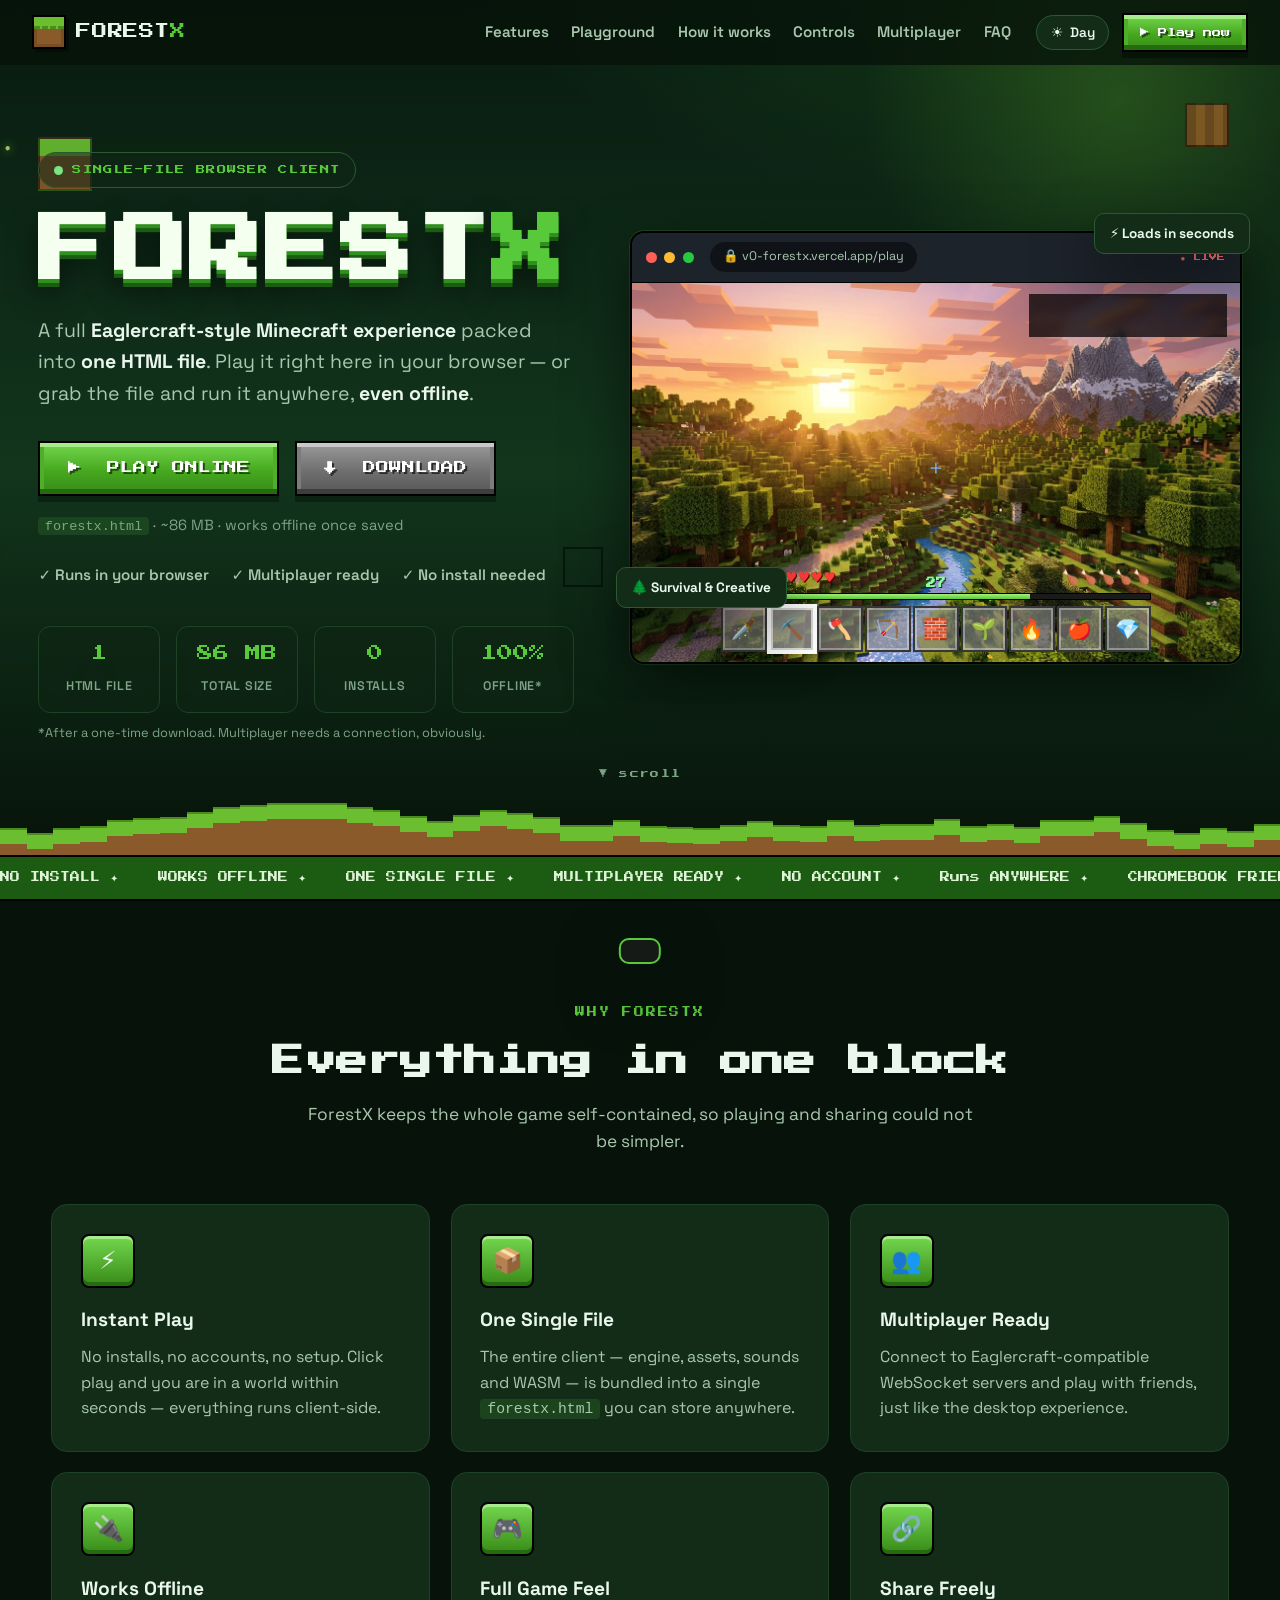
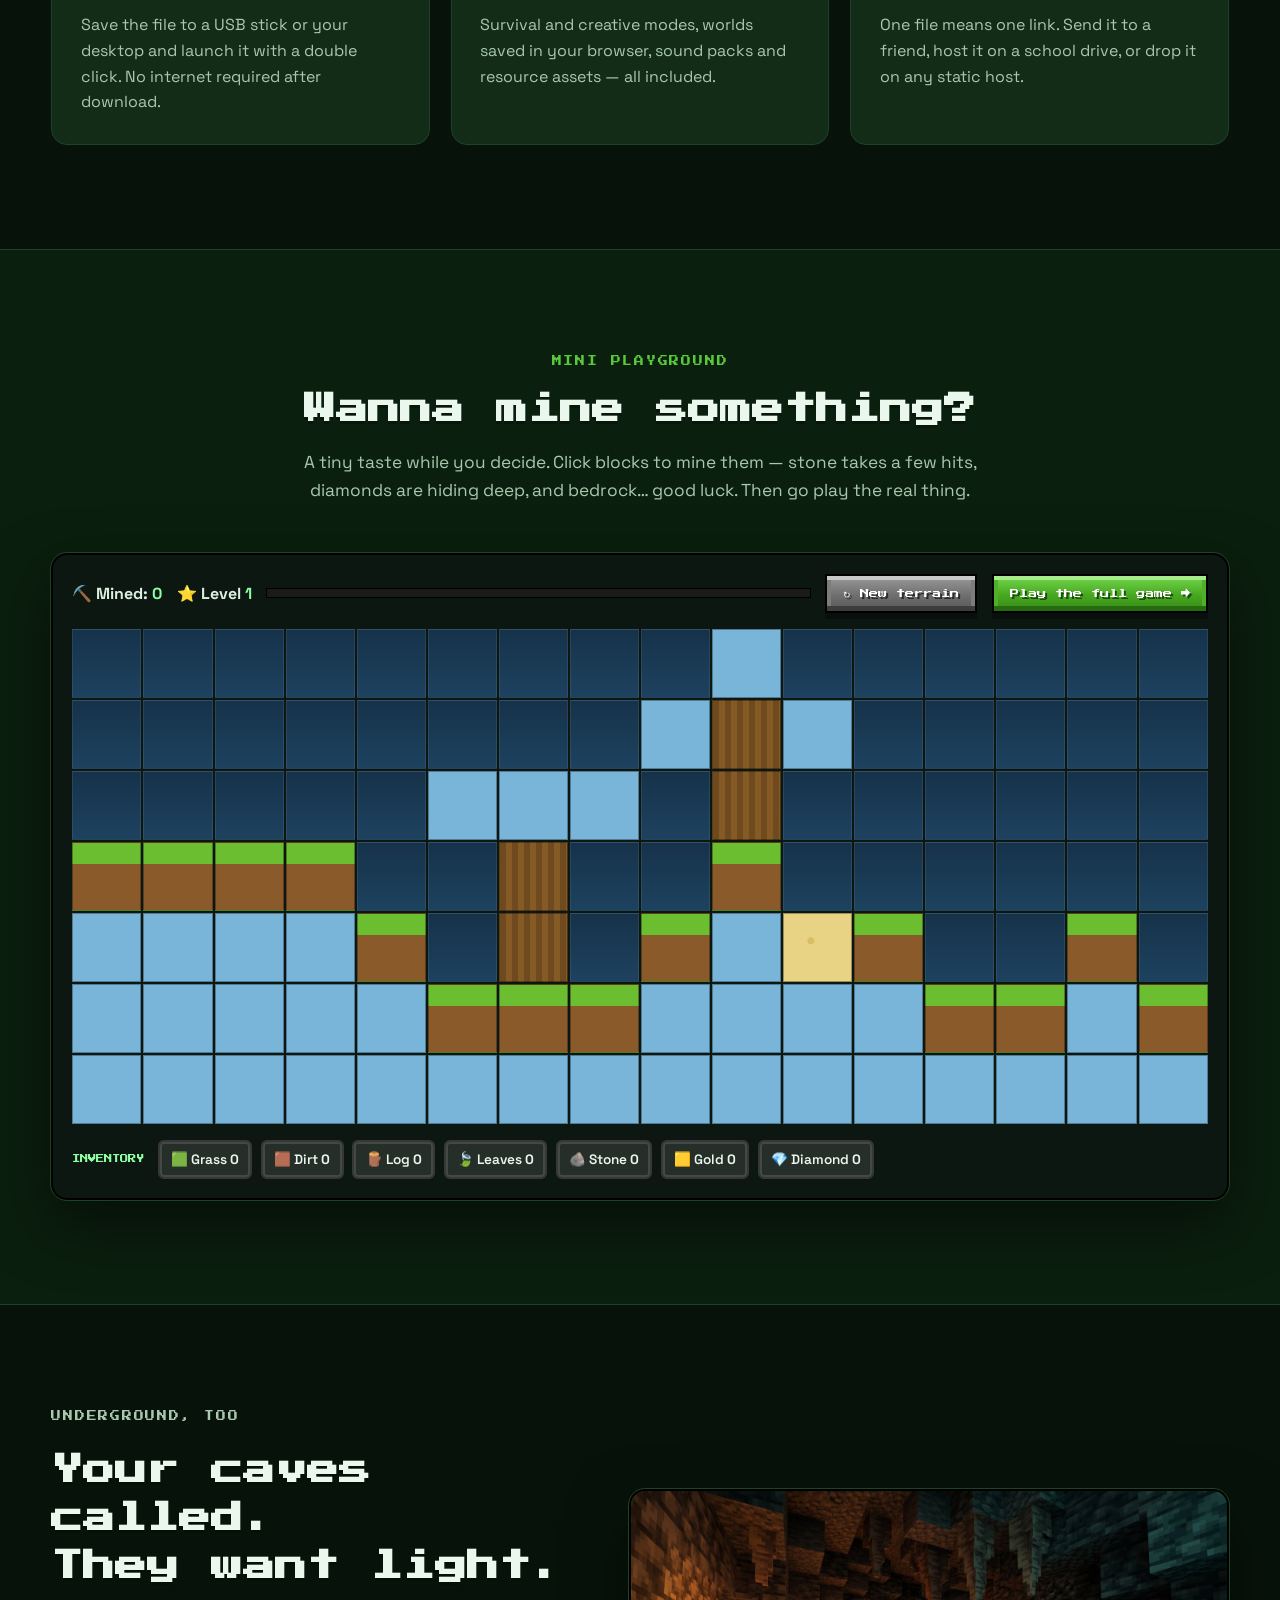
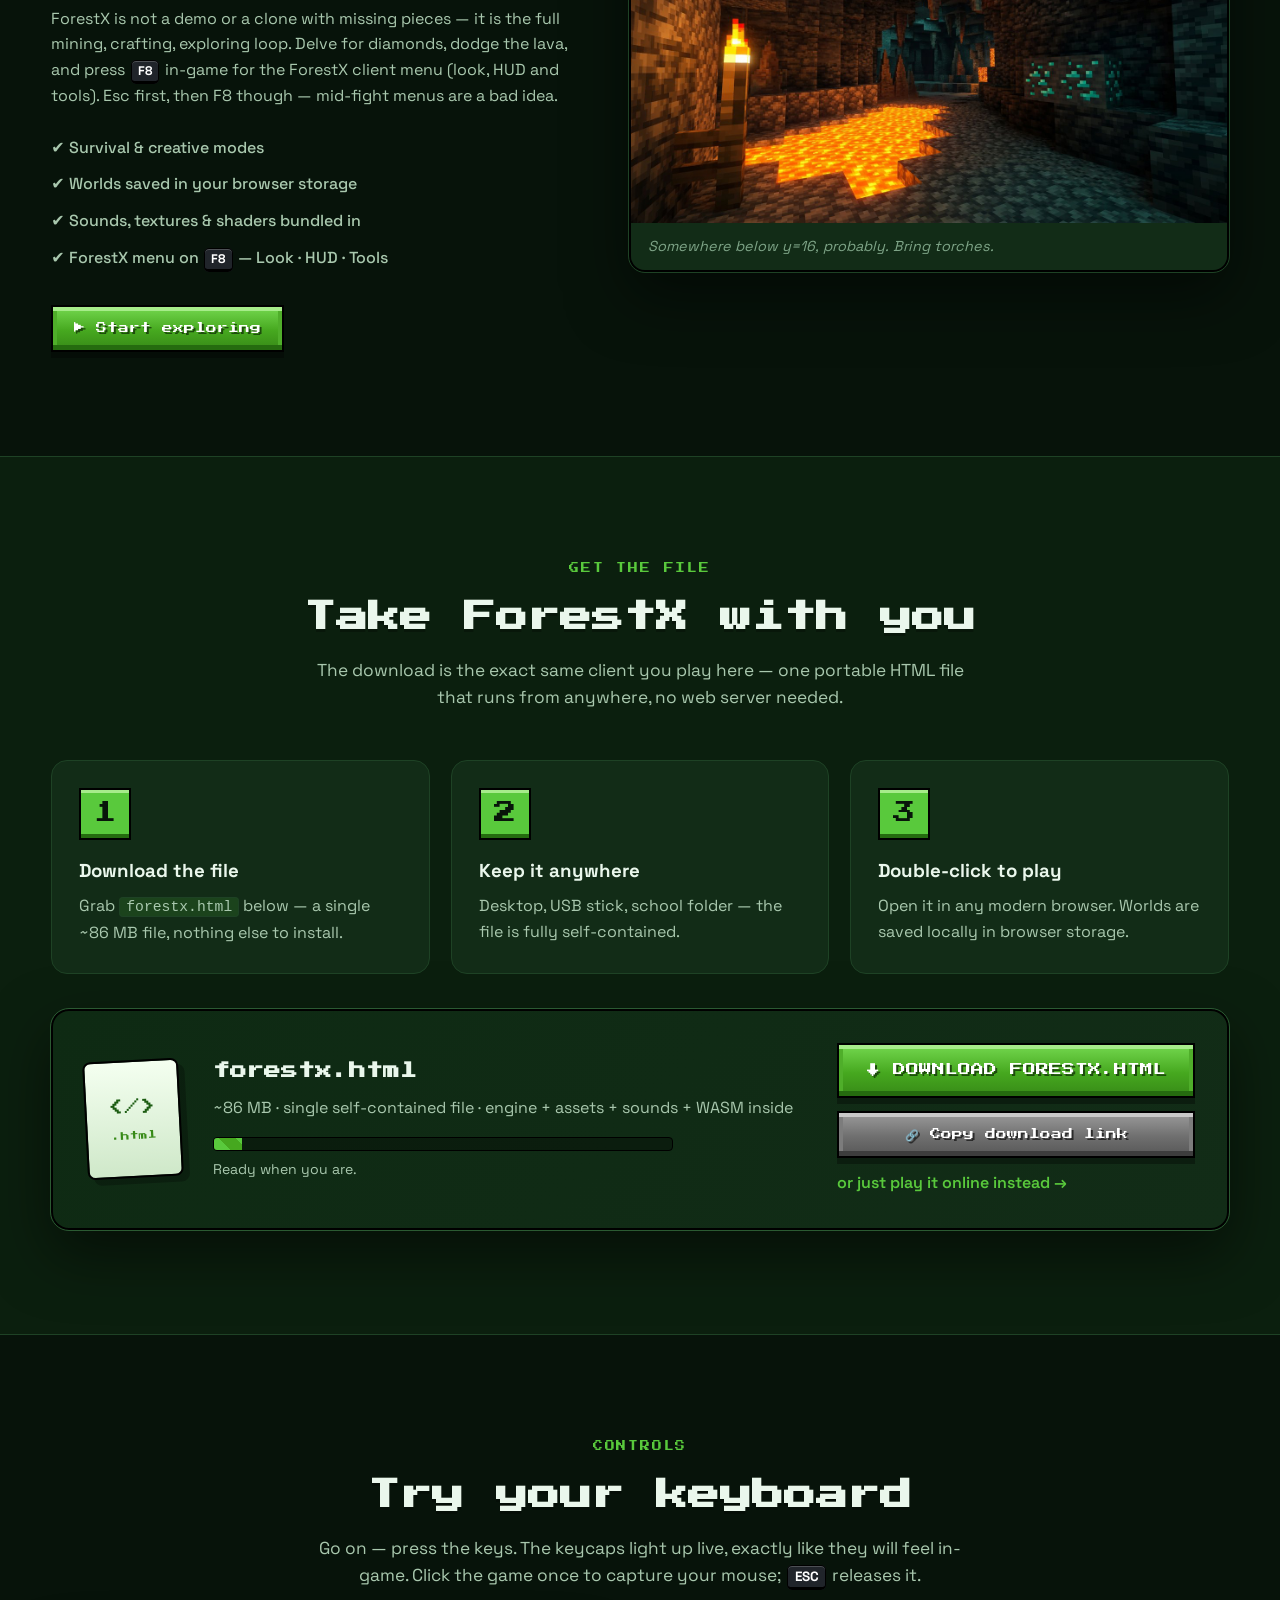
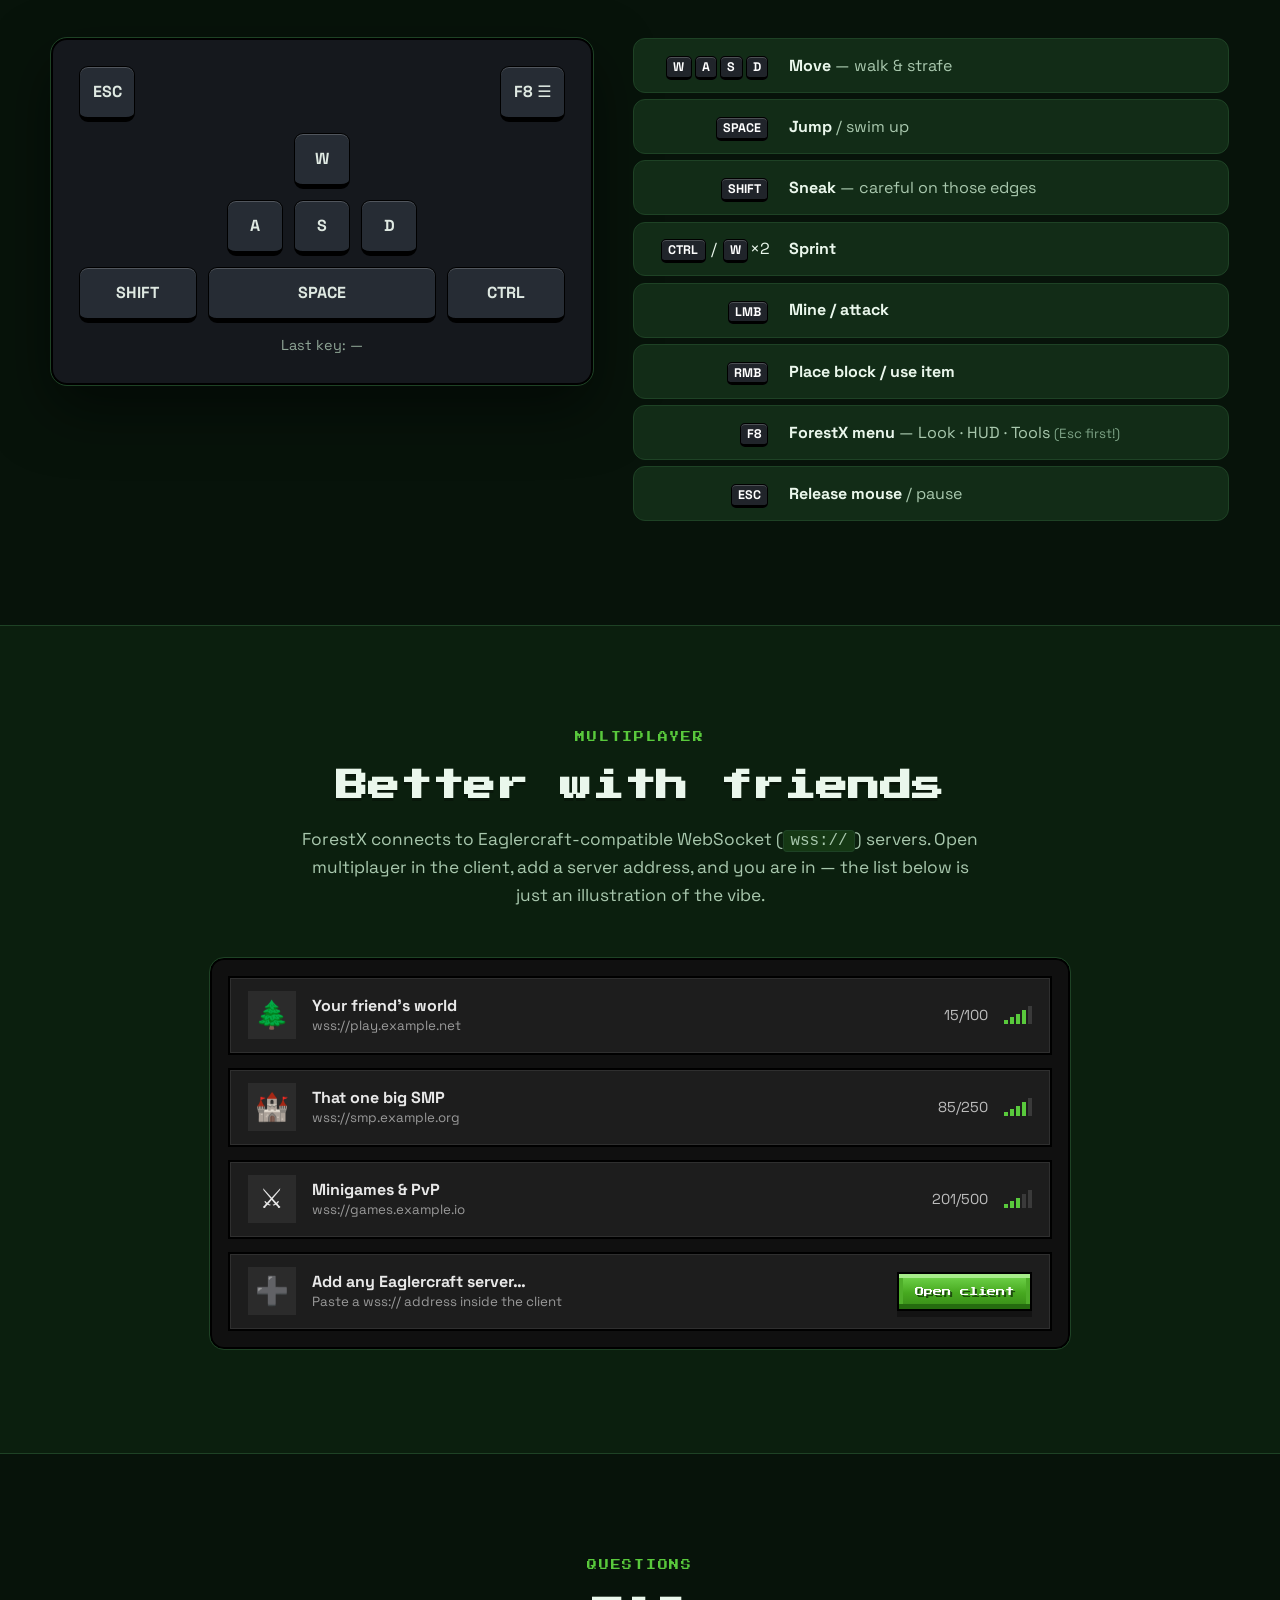
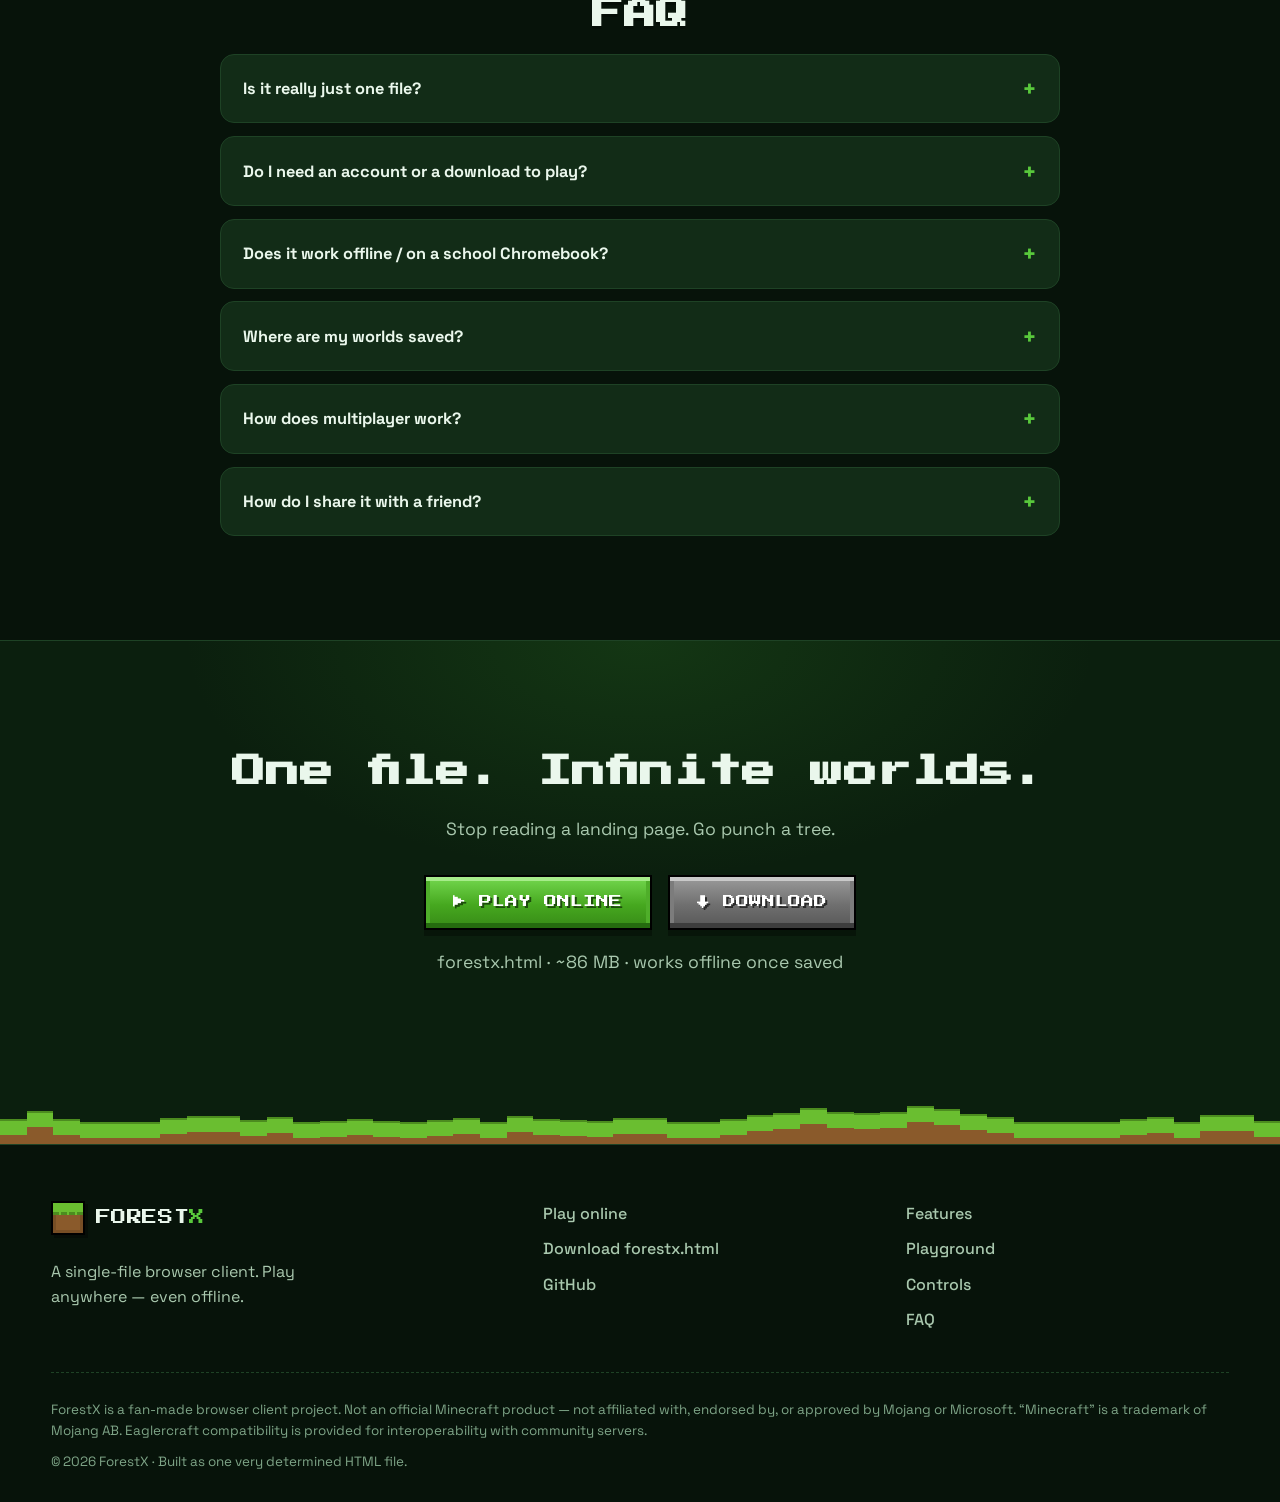
==== commit 23af61c1: "Add ForestX landing page Static landing page for the single-file ForestX client (fetched from v0-for" ====
--- a/index.html
+++ b/index.html
@@ -1,524 +1,347 @@
-<!DOCTYPE html>
-<html lang="en">
+<!doctype html>
+<html lang="en" data-theme="night">
 <head>
 <meta charset="utf-8">
 <meta name="viewport" content="width=device-width, initial-scale=1">
-<title>ForestX Client — Minimalist. Packed with function.</title>
-<meta name="description" content="ForestX is a minimalist EaglercraftX 26.3 client with a built-in control panel, a real performance HUD, and every tool you actually need. No install. No account. No cheats.">
-<meta name="theme-color" content="#070b08">
-<meta property="og:title" content="ForestX Client — Minimalist. Packed with function.">
-<meta property="og:description" content="The Eaglercraft client that stays out of your way. Built-in panel, real HUD, zero clutter.">
+<title>ForestX — Play Eaglercraft Online | One Single HTML File</title>
+<meta name="description" content="ForestX is a full Eaglercraft-style Minecraft experience packed into one single HTML file. Play instantly in your browser, or download forestx.html (~86 MB) and play anywhere — even offline. No install, no account.">
+<meta name="theme-color" content="#0b1f0e">
+<meta property="og:title" content="ForestX — Play Eaglercraft Online">
+<meta property="og:description" content="A full browser Minecraft experience in ONE HTML file. Play online instantly, or download it and play anywhere — even offline.">
 <meta property="og:type" content="website">
-<link rel="icon" href="data:image/svg+xml,%3Csvg xmlns='http://www.w3.org/2000/svg' viewBox='0 0 64 64'%3E%3Crect width='64' height='64' rx='14' fill='%230b120e'/%3E%3Cpath d='M32 12 18 26h8v10h12V26h8L32 12Z' fill='%235fd068'/%3E%3Crect x='28' y='38' width='8' height='14' rx='2' fill='%232f9e44'/%3E%3C/svg%3E">
-<link rel="stylesheet" href="assets/styles.css">
+<meta property="og:image" content="assets/hero-world.jpg">
+<meta name="twitter:card" content="summary_large_image">
+<link rel="icon" href="assets/favicon.svg" type="image/svg+xml">
+<link rel="preconnect" href="https://fonts.googleapis.com">
+<link rel="preconnect" href="https://fonts.gstatic.com" crossorigin>
+<link href="https://fonts.googleapis.com/css2?family=Press+Start+2P&family=Space+Grotesk:wght@400;500;600;700&display=swap" rel="stylesheet">
+<link rel="stylesheet" href="styles.css">
 </head>
 <body>
-<a class="skip-link" href="#main">Skip to content</a>
-
-<div class="bg-fx" aria-hidden="true">
-  <div class="bg-grid"></div>
-  <div class="bg-glow bg-glow-a"></div>
-  <div class="bg-glow bg-glow-b"></div>
-  <div class="bg-noise"></div>
+
+<div class="scroll-progress" id="scrollProgress" aria-hidden="true"></div>
+<div class="toast" id="toast" role="status" aria-live="polite"></div>
+
+<!-- ============ NAV ============ -->
+<header class="nav" id="topNav">
+  <a class="logo" href="#home" aria-label="ForestX home">
+    <span class="logo-block" aria-hidden="true"><i></i></span>
+    <span class="logo-text">FOREST<em>X</em></span>
+  </a>
+  <button class="nav-burger" id="navBurger" aria-label="Open menu" aria-expanded="false"><span></span><span></span><span></span></button>
+  <nav class="nav-links" id="navLinks" aria-label="Main">
+    <a href="#features">Features</a>
+    <a href="#playground">Playground</a>
+    <a href="#how">How it works</a>
+    <a href="#controls">Controls</a>
+    <a href="#multiplayer">Multiplayer</a>
+    <a href="#faq">FAQ</a>
+  </nav>
+  <div class="nav-actions">
+    <button class="theme-toggle" id="themeToggle" aria-label="Toggle day and night" title="Day / Night">
+      <span class="theme-icon" id="themeIcon">☀️</span><span class="theme-label" id="themeLabel">Day</span>
+    </button>
+    <a class="btn btn-mc btn-small" href="https://v0-forestx.vercel.app/play" target="_blank" rel="noopener">▶ Play now</a>
+  </div>
+</header>
+
+<!-- ============ HERO ============ -->
+<section class="hero" id="home">
+  <canvas id="particleCanvas" aria-hidden="true"></canvas>
+  <div class="hero-Glow" aria-hidden="true"></div>
+
+  <div class="float-block fb-1" aria-hidden="true"></div>
+  <div class="float-block fb-2" aria-hidden="true"></div>
+  <div class="float-block fb-3" aria-hidden="true"></div>
+  <div class="float-block fb-4" aria-hidden="true"></div>
+
+  <div class="hero-inner">
+    <div class="hero-copy reveal">
+      <p class="eyebrow"><span class="pulse-dot" aria-hidden="true"></span> SINGLE-FILE BROWSER CLIENT</p>
+      <h1 class="hero-title">FOREST<span>X</span></h1>
+      <p class="hero-sub">
+        A full <strong>Eaglercraft-style Minecraft experience</strong> packed into
+        <strong>one HTML file</strong>. Play it right here in your browser — or grab the
+        file and run it anywhere, <strong>even offline</strong>.
+      </p>
+      <div class="hero-ctas">
+        <a class="btn btn-mc btn-big" href="https://v0-forestx.vercel.app/play" target="_blank" rel="noopener">
+          ▶&nbsp; PLAY ONLINE
+        </a>
+        <a class="btn btn-stone btn-big" href="https://v0-forestx.vercel.app/forestx.html" target="_blank" rel="noopener">
+          ↓&nbsp; DOWNLOAD
+        </a>
+      </div>
+      <p class="hero-meta"><code>forestx.html</code> · ~86&nbsp;MB · works offline once saved</p>
+      <ul class="hero-checks">
+        <li>✓ Runs in your browser</li>
+        <li>✓ Multiplayer ready</li>
+        <li>✓ No install needed</li>
+      </ul>
+
+      <div class="stats" aria-label="ForestX at a glance">
+        <div class="stat"><span class="stat-num" data-count="1">0</span><span class="stat-label">HTML file</span></div>
+        <div class="stat"><span class="stat-num" data-count="86" data-suffix=" MB">0</span><span class="stat-label">Total size</span></div>
+        <div class="stat"><span class="stat-num" data-count="0">0</span><span class="stat-label">Installs</span></div>
+        <div class="stat"><span class="stat-num" data-count="100" data-suffix="%">0</span><span class="stat-label">Offline*</span></div>
+      </div>
+      <p class="stats-note">*After a one-time download. Multiplayer needs a connection, obviously.</p>
+    </div>
+
+    <!-- Fake in-game browser window -->
+    <div class="hero-shot reveal" id="heroShot">
+      <div class="shot-frame">
+        <div class="shot-bar">
+          <span class="dot red"></span><span class="dot yellow"></span><span class="dot green"></span>
+          <span class="shot-url">🔒 v0-forestx.vercel.app/play</span>
+          <span class="shot-live">● LIVE</span>
+        </div>
+        <div class="shot-screen">
+          <img src="assets/hero-world.jpg" alt="A voxel forest world running in ForestX at sunset" fetchpriority="high">
+          <span class="crosshair" aria-hidden="true">+</span>
+          <div class="hud" aria-hidden="true">
+            <div class="hud-row">
+              <span class="hearts">♥♥♥♥♥♥♥♥♥</span>
+              <span class="hunger">🍗🍗🍗🍗🍗</span>
+            </div>
+            <div class="xp-bar"><i id="xpFill"></i><b id="xpLevel">27</b></div>
+            <div class="hotbar" id="hotbar">
+              <button class="slot is-active" type="button" title="Diamond sword">🗡️</button>
+              <button class="slot" type="button" title="Pickaxe">⛏️</button>
+              <button class="slot" type="button" title="Axe">🪓</button>
+              <button class="slot" type="button" title="Bow">🏹</button>
+              <button class="slot" type="button" title="Blocks">🧱</button>
+              <button class="slot" type="button" title="Sapling">🌱</button>
+              <button class="slot" type="button" title="Torch">🔥</button>
+              <button class="slot" type="button" title="Apple">🍎</button>
+              <button class="slot" type="button" title="Diamond">💎</button>
+            </div>
+          </div>
+          <a class="shot-play" href="https://v0-forestx.vercel.app/play" target="_blank" rel="noopener" aria-label="Play ForestX online now">
+            <span class="shot-play-icon">▶</span><span>Jump into this world</span>
+          </a>
+        </div>
+      </div>
+      <div class="shot-tag tag-a">🌲 Survival &amp; Creative</div>
+      <div class="shot-tag tag-b">⚡ Loads in seconds</div>
+    </div>
+  </div>
+
+  <a class="scroll-hint" href="#features" aria-label="Scroll to features">▼ scroll</a>
+  <div class="terrain-strip" id="terrainStrip" aria-hidden="true"></div>
+</section>
+
+<!-- ============ MARQUEE ============ -->
+<div class="marquee" aria-hidden="true">
+  <div class="marquee-track" id="marqueeTrack">
+    <span>NO INSTALL ✦</span><span>WORKS OFFLINE ✦</span><span>ONE SINGLE FILE ✦</span><span>MULTIPLAYER READY ✦</span><span>NO ACCOUNT ✦</span><span>Runs ANYWHERE ✦</span><span>CHROMEBOOK FRIENDLY ✦</span><span>SHARE WITH ONE LINK ✦</span>
+  </div>
 </div>
 
-<header class="site-header" id="top">
-  <div class="container nav">
-    <a class="brand" href="#top" aria-label="ForestX home">
-      <span class="brand-mark" aria-hidden="true">
-        <svg viewBox="0 0 32 32" width="22" height="22" fill="none">
-          <path d="M16 3 6 13h5v6h10v-6h5L16 3Z" fill="currentColor"/>
-          <rect x="13.5" y="21" width="5" height="8" rx="1.5" fill="currentColor" opacity=".55"/>
-        </svg>
-      </span>
-      <span class="brand-text">ForestX</span>
-      <span class="brand-badge">CLIENT</span>
-    </a>
-
-    <nav class="nav-links" aria-label="Main navigation">
+<!-- ============ FEATURES ============ -->
+<section class="section" id="features">
+  <div class="wrap">
+    <p class="kicker reveal">WHY FORESTX</p>
+    <h2 class="section-title reveal">Everything in one block</h2>
+    <p class="section-lede reveal">ForestX keeps the whole game self-contained, so playing and sharing could not be simpler.</p>
+
+    <div class="cards">
+      <article class="card reveal"><div class="card-icon">⚡</div><h3>Instant Play</h3><p>No installs, no accounts, no setup. Click play and you are in a world within seconds — everything runs client-side.</p></article>
+      <article class="card reveal"><div class="card-icon">📦</div><h3>One Single File</h3><p>The entire client — engine, assets, sounds and WASM — is bundled into a single <code>forestx.html</code> you can store anywhere.</p></article>
+      <article class="card reveal"><div class="card-icon">👥</div><h3>Multiplayer Ready</h3><p>Connect to Eaglercraft-compatible WebSocket servers and play with friends, just like the desktop experience.</p></article>
+      <article class="card reveal"><div class="card-icon">🔌</div><h3>Works Offline</h3><p>Save the file to a USB stick or your desktop and launch it with a double click. No internet required after download.</p></article>
+      <article class="card reveal"><div class="card-icon">🎮</div><h3>Full Game Feel</h3><p>Survival and creative modes, worlds saved in your browser, sound packs and resource assets — all included.</p></article>
+      <article class="card reveal"><div class="card-icon">🔗</div><h3>Share Freely</h3><p>One file means one link. Send it to a friend, host it on a school drive, or drop it on any static host.</p></article>
+    </div>
+  </div>
+</section>
+
+<!-- ============ PLAYGROUND ============ -->
+<section class="section section-alt" id="playground">
+  <div class="wrap">
+    <p class="kicker reveal">MINI PLAYGROUND</p>
+    <h2 class="section-title reveal">Wanna mine something?</h2>
+    <p class="section-lede reveal">A tiny taste while you decide. Click blocks to mine them — stone takes a few hits, diamonds are hiding deep, and bedrock… good luck. Then go play the real thing.</p>
+
+    <div class="mine-panel reveal">
+      <div class="mine-toolbar">
+        <div class="mine-stat">⛏️ Mined: <b id="minedCount">0</b></div>
+        <div class="mine-stat">⭐ Level <b id="mineLevel">1</b></div>
+        <div class="mine-xp" aria-hidden="true"><i id="mineXpFill"></i></div>
+        <button class="btn btn-stone btn-small" id="regenBtn" type="button">↻ New terrain</button>
+        <a class="btn btn-mc btn-small" href="https://v0-forestx.vercel.app/play" target="_blank" rel="noopener">Play the full game →</a>
+      </div>
+      <div class="mine-grid" id="mineGrid" role="grid" aria-label="Mining playground. Click a block to mine it."></div>
+      <div class="inventory" aria-label="Your inventory">
+        <span class="inv-label">INVENTORY</span>
+        <span class="inv-item" data-inv="grass">🟩 Grass <b>0</b></span>
+        <span class="inv-item" data-inv="dirt">🟫 Dirt <b>0</b></span>
+        <span class="inv-item" data-inv="log">🪵 Log <b>0</b></span>
+        <span class="inv-item" data-inv="leaves">🍃 Leaves <b>0</b></span>
+        <span class="inv-item" data-inv="stone">🪨 Stone <b>0</b></span>
+        <span class="inv-item" data-inv="gold">🟨 Gold <b>0</b></span>
+        <span class="inv-item" data-inv="diamond">💎 Diamond <b>0</b></span>
+      </div>
+    </div>
+  </div>
+</section>
+
+<!-- ============ SHOWCASE ============ -->
+<section class="section">
+  <div class="wrap showcase">
+    <div class="showcase-copy reveal">
+      <p class="kicker">UNDERGROUND, TOO</p>
+      <h2 class="section-title left">Your caves called.<br>They want light.</h2>
+      <p>ForestX is not a demo or a clone with missing pieces — it is the full mining, crafting, exploring loop. Delve for diamonds, dodge the lava, and press <kbd>F8</kbd> in-game for the ForestX client menu (look, HUD and tools). Esc first, then F8 though — mid-fight menus are a bad idea.</p>
+      <ul class="tick-list">
+        <li>✔ Survival &amp; creative modes</li>
+        <li>✔ Worlds saved in your browser storage</li>
+        <li>✔ Sounds, textures &amp; shaders bundled in</li>
+        <li>✔ ForestX menu on <kbd>F8</kbd> — Look · HUD · Tools</li>
+      </ul>
+      <a class="btn btn-mc" href="https://v0-forestx.vercel.app/play" target="_blank" rel="noopener">▶ Start exploring</a>
+    </div>
+    <figure class="showcase-img reveal">
+      <img src="assets/cave-world.jpg" alt="A voxel cave with lava pool, torchlight and diamond ore" loading="lazy">
+      <figcaption>Somewhere below y=16, probably. Bring torches.</figcaption>
+    </figure>
+  </div>
+</section>
+
+<!-- ============ HOW / DOWNLOAD ============ -->
+<section class="section section-alt" id="how">
+  <div class="wrap">
+    <p class="kicker reveal">GET THE FILE</p>
+    <h2 class="section-title reveal">Take ForestX with you</h2>
+    <p class="section-lede reveal">The download is the exact same client you play here — one portable HTML file that runs from anywhere, no web server needed.</p>
+
+    <div class="steps">
+      <article class="step reveal"><span class="step-num">1</span><h3>Download the file</h3><p>Grab <code>forestx.html</code> below — a single ~86 MB file, nothing else to install.</p></article>
+      <article class="step reveal"><span class="step-num">2</span><h3>Keep it anywhere</h3><p>Desktop, USB stick, school folder — the file is fully self-contained.</p></article>
+      <article class="step reveal"><span class="step-num">3</span><h3>Double-click to play</h3><p>Open it in any modern browser. Worlds are saved locally in browser storage.</p></article>
+    </div>
+
+    <div class="download-card reveal">
+      <div class="file-icon" aria-hidden="true"><span>&lt;/&gt;</span><i>.html</i></div>
+      <div class="download-info">
+        <h3>forestx.html</h3>
+        <p>~86 MB · single self-contained file · engine + assets + sounds + WASM inside</p>
+        <div class="file-bar" aria-hidden="true"><i id="fileBarFill"></i></div>
+        <p class="file-bar-label" id="fileBarLabel">Ready when you are.</p>
+      </div>
+      <div class="download-actions">
+        <a class="btn btn-mc btn-big" id="downloadBtn" href="https://v0-forestx.vercel.app/forestx.html" target="_blank" rel="noopener">↓ DOWNLOAD FORESTX.HTML</a>
+        <button class="btn btn-stone" id="copyLinkBtn" type="button">🔗 Copy download link</button>
+        <a class="text-link" href="https://v0-forestx.vercel.app/play" target="_blank" rel="noopener">or just play it online instead →</a>
+      </div>
+    </div>
+  </div>
+</section>
+
+<!-- ============ CONTROLS ============ -->
+<section class="section" id="controls">
+  <div class="wrap">
+    <p class="kicker reveal">CONTROLS</p>
+    <h2 class="section-title reveal">Try your keyboard</h2>
+    <p class="section-lede reveal">Go on — press the keys. The keycaps light up live, exactly like they will feel in-game. Click the game once to capture your mouse; <kbd>ESC</kbd> releases it.</p>
+
+    <div class="controls-grid">
+      <div class="keyboard reveal" aria-label="Interactive keyboard preview">
+        <div class="kb-row"><span class="key" data-key="Escape">ESC</span><span class="kb-spacer"></span><span class="key" data-key="F8">F8 ☰</span></div>
+        <div class="kb-row kb-wasd"><span class="key" data-key="KeyW">W</span></div>
+        <div class="kb-row kb-wasd"><span class="key" data-key="KeyA">A</span><span class="key" data-key="KeyS">S</span><span class="key" data-key="KeyD">D</span></div>
+        <div class="kb-row"><span class="key wide" data-key="ShiftLeft">SHIFT</span><span class="key space" data-key="Space">SPACE</span><span class="key wide" data-key="ControlLeft">CTRL</span></div>
+        <p class="kb-status" id="kbStatus">Last key: —</p>
+      </div>
+
+      <div class="control-list reveal">
+        <div class="control"><span><kbd>W</kbd><kbd>A</kbd><kbd>S</kbd><kbd>D</kbd></span><p><b>Move</b> — walk &amp; strafe</p></div>
+        <div class="control"><span><kbd>SPACE</kbd></span><p><b>Jump</b> / swim up</p></div>
+        <div class="control"><span><kbd>SHIFT</kbd></span><p><b>Sneak</b> — careful on those edges</p></div>
+        <div class="control"><span><kbd>CTRL</kbd> / <kbd>W</kbd>×2</span><p><b>Sprint</b></p></div>
+        <div class="control"><span><kbd>LMB</kbd></span><p><b>Mine / attack</b></p></div>
+        <div class="control"><span><kbd>RMB</kbd></span><p><b>Place block / use item</b></p></div>
+        <div class="control"><span><kbd>F8</kbd></span><p><b>ForestX menu</b> — Look · HUD · Tools <small>(Esc first!)</small></p></div>
+        <div class="control"><span><kbd>ESC</kbd></span><p><b>Release mouse</b> / pause</p></div>
+      </div>
+    </div>
+  </div>
+</section>
+
+<!-- ============ MULTIPLAYER ============ -->
+<section class="section section-alt" id="multiplayer">
+  <div class="wrap">
+    <p class="kicker reveal">MULTIPLAYER</p>
+    <h2 class="section-title reveal">Better with friends</h2>
+    <p class="section-lede reveal">ForestX connects to Eaglercraft-compatible WebSocket (<code>wss://</code>) servers. Open multiplayer in the client, add a server address, and you are in — the list below is just an illustration of the vibe.</p>
+
+    <div class="server-list reveal" aria-label="Example server list (illustration)">
+      <div class="server"><span class="server-icon">🌲</span><div class="server-info"><b>Your friend's world</b><small>wss://play.example.net</small></div><span class="server-players" data-players>12/100</span><span class="ping" data-ping><i></i><i></i><i></i><i></i><i></i></span></div>
+      <div class="server"><span class="server-icon">🏰</span><div class="server-info"><b>That one big SMP</b><small>wss://smp.example.org</small></div><span class="server-players" data-players>87/250</span><span class="ping" data-ping><i></i><i></i><i></i><i></i><i></i></span></div>
+      <div class="server"><span class="server-icon">⚔️</span><div class="server-info"><b>Minigames &amp; PvP</b><small>wss://games.example.io</small></div><span class="server-players" data-players>203/500</span><span class="ping" data-ping><i></i><i></i><i></i><i></i><i></i></span></div>
+      <div class="server server-add"><span class="server-icon">➕</span><div class="server-info"><b>Add any Eaglercraft server…</b><small>Paste a wss:// address inside the client</small></div><a class="btn btn-mc btn-small" href="https://v0-forestx.vercel.app/play" target="_blank" rel="noopener">Open client</a></div>
+    </div>
+  </div>
+</section>
+
+<!-- ============ FAQ ============ -->
+<section class="section" id="faq">
+  <div class="wrap wrap-narrow">
+    <p class="kicker reveal">QUESTIONS</p>
+    <h2 class="section-title reveal">FAQ</h2>
+
+    <div class="faq-list reveal">
+      <div class="faq"><button class="faq-q" type="button" aria-expanded="false">Is it really just one file?<span>+</span></button><div class="faq-a"><p>Yes. Engine, textures, sounds and the WASM runtime are all bundled into a single <code>forestx.html</code> (~86 MB). No installers, no folders full of loose assets, no launcher.</p></div></div>
+      <div class="faq"><button class="faq-q" type="button" aria-expanded="false">Do I need an account or a download to play?<span>+</span></button><div class="faq-a"><p>Neither. Hit <a href="https://v0-forestx.vercel.app/play" target="_blank" rel="noopener">Play Online</a> and you are in within seconds. Downloading the file is only for keeping a portable, offline copy.</p></div></div>
+      <div class="faq"><button class="faq-q" type="button" aria-expanded="false">Does it work offline / on a school Chromebook?<span>+</span></button><div class="faq-a"><p>Once the file is saved, yes — singleplayer runs fully offline in any modern browser, Chromebooks included. Multiplayer still needs an internet connection to reach servers.</p></div></div>
+      <div class="faq"><button class="faq-q" type="button" aria-expanded="false">Where are my worlds saved?<span>+</span></button><div class="faq-a"><p>In your browser's local storage, on the device and browser you played in. Clearing site/browser data can delete them, so treat long-term worlds accordingly.</p></div></div>
+      <div class="faq"><button class="faq-q" type="button" aria-expanded="false">How does multiplayer work?<span>+</span></button><div class="faq-a"><p>ForestX talks to Eaglercraft-compatible servers over WebSocket (<code>wss://…</code>). Open the multiplayer menu in-game, add a server address, and join. Standard Java servers without a WebSocket proxy will not work directly.</p></div></div>
+      <div class="faq"><button class="faq-q" type="button" aria-expanded="false">How do I share it with a friend?<span>+</span></button><div class="faq-a"><p>Send them the link, or send them the file — USB stick, school drive, chat attachment, any static host. One file in, game out. That's the whole point.</p></div></div>
+    </div>
+  </div>
+</section>
+
+<!-- ============ FINAL CTA ============ -->
+<section class="final-cta">
+  <div class="wrap reveal">
+    <h2>One file. Infinite worlds.</h2>
+    <p>Stop reading a landing page. Go punch a tree.</p>
+    <div class="hero-ctas center">
+      <a class="btn btn-mc btn-big" href="https://v0-forestx.vercel.app/play" target="_blank" rel="noopener">▶ PLAY ONLINE</a>
+      <a class="btn btn-stone btn-big" href="https://v0-forestx.vercel.app/forestx.html" target="_blank" rel="noopener">↓ DOWNLOAD</a>
+    </div>
+    <p class="hero-meta">forestx.html · ~86 MB · works offline once saved</p>
+  </div>
+  <div class="terrain-strip" aria-hidden="true"></div>
+</section>
+
+<!-- ============ FOOTER ============ -->
+<footer class="footer">
+  <div class="wrap footer-grid">
+    <div>
+      <a class="logo" href="#home"><span class="logo-block" aria-hidden="true"><i></i></span><span class="logo-text">FOREST<em>X</em></span></a>
+      <p class="footer-note">A single-file browser client. Play anywhere — even offline.</p>
+    </div>
+    <nav aria-label="Footer">
+      <a href="https://v0-forestx.vercel.app/play" target="_blank" rel="noopener">Play online</a>
+      <a href="https://v0-forestx.vercel.app/forestx.html" target="_blank" rel="noopener">Download forestx.html</a>
+      <a href="https://github.com/forestX-client/forestX-client" target="_blank" rel="noopener">GitHub</a>
+    </nav>
+    <nav aria-label="Sections">
       <a href="#features">Features</a>
-      <a href="#panel">Panel</a>
-      <a href="#performance">Performance</a>
+      <a href="#playground">Playground</a>
       <a href="#controls">Controls</a>
       <a href="#faq">FAQ</a>
     </nav>
-
-    <div class="nav-actions">
-      <a class="icon-btn" href="https://github.com/forestX-client/forestX-client" target="_blank" rel="noopener" aria-label="ForestX on GitHub">
-        <svg viewBox="0 0 24 24" width="18" height="18" fill="currentColor" aria-hidden="true"><path d="M12 .5C5.73.5.5 5.73.5 12a11.5 11.5 0 0 0 7.86 10.92c.58.1.79-.25.79-.55v-2.1c-3.2.7-3.88-1.37-3.88-1.37-.53-1.34-1.29-1.7-1.29-1.7-1.05-.72.08-.7.08-.7 1.16.08 1.77 1.19 1.77 1.19 1.03 1.77 2.7 1.26 3.36.96.1-.75.4-1.26.73-1.55-2.55-.29-5.23-1.28-5.23-5.7 0-1.26.45-2.29 1.19-3.1-.12-.29-.52-1.46.11-3.05 0 0 .97-.31 3.18 1.18a11 11 0 0 1 5.79 0c2.2-1.49 3.17-1.18 3.17-1.18.63 1.59.23 2.76.12 3.05.74.81 1.18 1.84 1.18 3.1 0 4.43-2.69 5.4-5.25 5.69.41.36.78 1.06.78 2.14v3.17c0 .3.21.66.8.55A11.5 11.5 0 0 0 23.5 12C23.5 5.73 18.27.5 12 .5Z"/></svg>
-      </a>
-      <a class="btn btn-primary btn-sm nav-launch" href="client.html">Launch <span class="arrow" aria-hidden="true">↗</span></a>
-      <button class="menu-btn" type="button" aria-label="Open menu" aria-expanded="false" aria-controls="mobile-menu">
-        <span></span><span></span>
-      </button>
-    </div>
-  </div>
-
-  <div class="mobile-menu" id="mobile-menu" hidden>
-    <nav aria-label="Mobile navigation">
-      <a href="#features">Features</a>
-      <a href="#panel">Panel</a>
-      <a href="#performance">Performance</a>
-      <a href="#controls">Controls</a>
-      <a href="#faq">FAQ</a>
-      <a class="btn btn-primary" href="client.html">Launch client <span class="arrow" aria-hidden="true">↗</span></a>
-    </nav>
-  </div>
-</header>
-
-<main id="main">
-  <section class="hero">
-    <div class="container hero-grid">
-      <div class="hero-copy">
-        <div class="eyebrow"><span class="pulse" aria-hidden="true"></span> EaglercraftX 26.3 <span class="sep">·</span> Wasm-GC</div>
-        <h1>Minimalist.<br><span class="grad">Packed with function.</span></h1>
-        <p class="lede">ForestX is the Eaglercraft client that stays out of your way. A built-in control panel, a real performance HUD, and every tool you actually need — in one file.</p>
-        <div class="hero-cta">
-          <a class="btn btn-primary" href="client.html">Launch client <span class="arrow" aria-hidden="true">↗</span></a>
-          <a class="btn btn-ghost" href="#panel">Try the panel</a>
-        </div>
-        <ul class="hero-meta" aria-label="Highlights">
-          <li><svg viewBox="0 0 16 16" width="13" height="13" fill="none" aria-hidden="true"><path d="m3 8.5 3.2 3.2L13 5" stroke="currentColor" stroke-width="1.8" stroke-linecap="round" stroke-linejoin="round"/></svg> No install</li>
-          <li><svg viewBox="0 0 16 16" width="13" height="13" fill="none" aria-hidden="true"><path d="m3 8.5 3.2 3.2L13 5" stroke="currentColor" stroke-width="1.8" stroke-linecap="round" stroke-linejoin="round"/></svg> No account</li>
-          <li><svg viewBox="0 0 16 16" width="13" height="13" fill="none" aria-hidden="true"><path d="m3 8.5 3.2 3.2L13 5" stroke="currentColor" stroke-width="1.8" stroke-linecap="round" stroke-linejoin="round"/></svg> No cheats</li>
-        </ul>
-        <div class="key-row" aria-label="Key bindings">
-          <span class="keycap">F8</span><span class="key-label">panel</span>
-          <span class="keycap">F9</span><span class="key-label">zoom</span>
-          <span class="keycap">F7</span><span class="key-label">HUD</span>
-        </div>
-      </div>
-
-      <div class="hero-visual">
-        <div class="demo-frame" data-demo="hero">
-          <div class="demo-topbar">
-            <div class="dots" aria-hidden="true"><i></i><i></i><i></i></div>
-            <div class="demo-title">forestx — client preview</div>
-            <div class="demo-live"><span aria-hidden="true"></span> live</div>
-          </div>
-          <div class="demo-stage" data-stage>
-            <div class="scene-mount" data-scene></div>
-            <div class="hud" data-hud aria-hidden="true"></div>
-            <div class="keys" data-keys aria-hidden="true"></div>
-            <div class="cinema cinema-top" data-cinema-top></div>
-            <div class="cinema cinema-bottom" data-cinema-bottom></div>
-            <div class="center-dot" data-dot></div>
-            <div class="hotbar" data-hotbar aria-hidden="true"></div>
-            <button class="panel-fab" type="button" data-open-panel aria-label="Open ForestX panel" aria-expanded="true">
-              <span aria-hidden="true">☰</span> ForestX <kbd>F8</kbd>
-            </button>
-            <aside class="panel" data-panel aria-label="ForestX control panel">
-              <div class="panel-head">
-                <div>
-                  <b>ForestX Client</b>
-                  <small data-sass>Zero cheats. Pure skill. Allegedly.</small>
-                </div>
-                <button class="panel-close" type="button" data-close-panel aria-label="Close panel">✕</button>
-              </div>
-              <div class="panel-tabs" role="tablist" aria-label="Panel sections">
-                <button type="button" role="tab" data-tab="look" aria-selected="true">Look</button>
-                <button type="button" role="tab" data-tab="hud" aria-selected="false">HUD</button>
-                <button type="button" role="tab" data-tab="tools" aria-selected="false">Tools</button>
-              </div>
-              <div class="panel-body" data-panel-body><p class="hint">Enable JavaScript to try the panel.</p></div>
-              <div class="panel-foot">
-                <span>F8 toggles this panel</span>
-                <button type="button" data-reset>Reset</button>
-              </div>
-            </aside>
-          </div>
-          <div class="demo-footer">
-            <span class="demo-status"><span class="status-dot" aria-hidden="true"></span> <span data-demo-status>overlay ready</span></span>
-            <span class="demo-fps"><span data-fps>60</span> FPS</span>
-          </div>
-        </div>
-        <div class="float-card float-a" aria-hidden="true">
-          <span class="float-icon">◐</span>
-          <div><b>Shadow lift</b><small>caves, but visible</small></div>
-        </div>
-        <div class="float-card float-b" aria-hidden="true">
-          <span class="float-icon">✓</span>
-          <div><b>Zero cheats</b><small>pure skill, allegedly</small></div>
-        </div>
-      </div>
-    </div>
-  </section>
-
-  <div class="marquee" aria-hidden="true">
-    <div class="marquee-track">
-      <span>F8 panel</span><i>◆</i><span>F9 zoom</span><i>◆</i><span>F7 HUD</span><i>◆</i><span>Fullbright</span><i>◆</i><span>Cinematic bars</span><i>◆</i><span>Waypoints</span><i>◆</i><span>Nether converter</span><i>◆</i><span>Screenshot</span><i>◆</i><span>Recording</span><i>◆</i><span>Keystrokes</span><i>◆</i><span>CPS</span><i>◆</i><span>Frame time</span><i>◆</i><span>Memory</span><i>◆</i><span>One file</span><i>◆</i>
-      <span>F8 panel</span><i>◆</i><span>F9 zoom</span><i>◆</i><span>F7 HUD</span><i>◆</i><span>Fullbright</span><i>◆</i><span>Cinematic bars</span><i>◆</i><span>Waypoints</span><i>◆</i><span>Nether converter</span><i>◆</i><span>Screenshot</span><i>◆</i><span>Recording</span><i>◆</i><span>Keystrokes</span><i>◆</i><span>CPS</span><i>◆</i><span>Frame time</span><i>◆</i><span>Memory</span><i>◆</i><span>One file</span><i>◆</i>
-    </div>
-  </div>
-
-  <section class="stats-wrap" aria-label="Client facts">
-    <div class="container stats">
-      <div class="stat"><b>1</b><span>file. no installer.</span></div>
-      <div class="stat"><b>0</b><span>cheats. pure skill.</span></div>
-      <div class="stat"><b>6</b><span>HUD readouts.</span></div>
-      <div class="stat"><b>3</b><span>panel tabs.</span></div>
-      <div class="stat"><b>∞</b><span>worlds to get lost in.</span></div>
-    </div>
-  </section>
-
-  <section class="section" id="features">
-    <div class="container">
-      <div class="section-head">
-        <div class="eyebrow"><span class="pulse" aria-hidden="true"></span> The toolkit</div>
-        <h2>Everything you need.<br><span class="muted-h">Nothing you don't.</span></h2>
-        <p>Six tools, one overlay, zero clutter. Toggle what you want and leave the rest off — it costs nothing.</p>
-      </div>
-
-      <div class="feature-grid">
-        <article class="feature-card">
-          <div class="feature-top"><span class="feature-icon" aria-hidden="true">◐</span><span class="tag">LOOK</span></div>
-          <h3>Look presets</h3>
-          <p>Default, Fullbright, Vivid, Cinematic, Night shift. One click changes the whole vibe.</p>
-          <div class="preset-row" aria-hidden="true">
-            <span class="preset-chip">Default</span><span class="preset-chip">Fullbright</span><span class="preset-chip">Vivid</span><span class="preset-chip">Cinematic</span><span class="preset-chip">Night shift</span>
-          </div>
-        </article>
-
-        <article class="feature-card">
-          <div class="feature-top"><span class="feature-icon" aria-hidden="true">☀</span><span class="tag">LOOK</span></div>
-          <h3>Shadow lift</h3>
-          <p>Brighten caves on your screen only. The game's actual lighting stays untouched.</p>
-          <div class="mini-meter" aria-hidden="true"><span style="width:18%"></span><span style="width:46%"></span><span style="width:82%"></span></div>
-        </article>
-
-        <article class="feature-card">
-          <div class="feature-top"><span class="feature-icon" aria-hidden="true">▦</span><span class="tag">HUD</span></div>
-          <h3>A real HUD</h3>
-          <p>FPS, frame time, memory, CPS, keystrokes, clock. Enable only what you need — nothing else runs.</p>
-          <div class="hud-preview" aria-hidden="true">
-            <span>FPS 144</span><span>16.7 ms</span><span>MEM 212 MB</span><span>CPS 8</span>
-          </div>
-        </article>
-
-        <article class="feature-card">
-          <div class="feature-top"><span class="feature-icon" aria-hidden="true">⌕</span><span class="tag">VIEW</span></div>
-          <h3>Zoom &amp; view</h3>
-          <p>F9 zoom, cinematic bars, centre dot. See more, frame better, look good doing it.</p>
-          <div class="key-row compact" aria-hidden="true"><span class="keycap">F9</span><span class="key-label">zoom</span><span class="keycap">F7</span><span class="key-label">HUD</span></div>
-        </article>
-
-        <article class="feature-card">
-          <div class="feature-top"><span class="feature-icon" aria-hidden="true">▣</span><span class="tag">TOOLS</span></div>
-          <h3>Capture</h3>
-          <p>Screenshot, record, fullscreen. Save the moment without leaving the game.</p>
-          <div class="chip-row" aria-hidden="true"><span class="mini-btn">Screenshot</span><span class="mini-btn">Record</span><span class="mini-btn">Fullscreen</span></div>
-        </article>
-
-        <article class="feature-card">
-          <div class="feature-top"><span class="feature-icon" aria-hidden="true">⌖</span><span class="tag">TOOLS</span></div>
-          <h3>Waypoints</h3>
-          <p>Save coordinates, copy them, convert to the Nether. Never get lost again.</p>
-          <div class="coord-row" aria-hidden="true"><span>X 128</span><span>Y 64</span><span>Z -302</span><span class="coord-nether">N 16 -38</span></div>
-        </article>
-      </div>
-
-      <div class="ethos-banner">
-        <div class="ethos-icon" aria-hidden="true">
-          <svg viewBox="0 0 24 24" width="24" height="24" fill="none"><path d="M12 3 4.5 6v5.5c0 4.6 3.1 8.1 7.5 9.5 4.4-1.4 7.5-4.9 7.5-9.5V6L12 3Z" stroke="currentColor" stroke-width="1.6" stroke-linejoin="round"/><path d="m8.5 12 2.4 2.4 4.6-4.8" stroke="currentColor" stroke-width="1.6" stroke-linecap="round" stroke-linejoin="round"/></svg>
-        </div>
-        <div>
-          <h3>Zero cheats. Pure skill. Allegedly.</h3>
-          <p>No x-ray. No auto-click. No unfair advantage. ForestX is presentation and performance — the rest is on you.</p>
-        </div>
-        <a class="btn btn-ghost btn-sm" href="#faq">Read the fine print</a>
-      </div>
-    </div>
-  </section>
-
-  <section class="section panel-section" id="panel">
-    <div class="container panel-grid">
-      <div class="panel-copy">
-        <div class="eyebrow"><span class="pulse" aria-hidden="true"></span> The control room</div>
-        <h2>Try the panel.<br><span class="muted-h">It's the real thing.</span></h2>
-        <p>This is a live demo of the ForestX overlay. Drag the sliders, flip the toggles, and watch the cave change. The actual client uses the same controls.</p>
-
-        <div class="tab-list">
-          <button type="button" class="tab-item" data-tab-card="look">
-            <span class="tab-num">01</span>
-            <span class="tab-copy"><b>Look</b><span class="tab-desc">Presets, shadow lift, brightness, contrast, saturation, zoom, cinematic bars, centre dot.</span></span>
-          </button>
-          <button type="button" class="tab-item" data-tab-card="hud">
-            <span class="tab-num">02</span>
-            <span class="tab-copy"><b>HUD</b><span class="tab-desc">FPS, frame time, memory, CPS, keystrokes, clock. F7 flips the whole overlay on or off.</span></span>
-          </button>
-          <button type="button" class="tab-item" data-tab-card="tools">
-            <span class="tab-num">03</span>
-            <span class="tab-copy"><b>Tools</b><span class="tab-desc">Screenshot, record, fullscreen, Nether converter, waypoints, reset.</span></span>
-          </button>
-        </div>
-
-        <div class="panel-actions">
-          <a class="btn btn-primary" href="client.html">Launch the real thing <span class="arrow" aria-hidden="true">↗</span></a>
-          <button class="btn btn-ghost" type="button" data-reset-demo="cave">Reset demo</button>
-        </div>
-        <p class="micro-note">The demo saves your settings locally. Nothing leaves your browser.</p>
-      </div>
-
-      <div class="demo-frame demo-frame-lg" data-demo="cave">
-        <div class="demo-topbar">
-          <div class="dots" aria-hidden="true"><i></i><i></i><i></i></div>
-          <div class="demo-title">forestx — cave preview</div>
-          <div class="demo-live"><span aria-hidden="true"></span> live</div>
-        </div>
-        <div class="demo-stage" data-stage>
-          <div class="scene-mount" data-scene></div>
-          <div class="hud" data-hud aria-hidden="true"></div>
-          <div class="keys" data-keys aria-hidden="true"></div>
-          <div class="cinema cinema-top" data-cinema-top></div>
-          <div class="cinema cinema-bottom" data-cinema-bottom></div>
-          <div class="center-dot" data-dot></div>
-          <div class="hotbar" data-hotbar aria-hidden="true"></div>
-          <button class="panel-fab" type="button" data-open-panel aria-label="Open ForestX panel" aria-expanded="true">
-            <span aria-hidden="true">☰</span> ForestX <kbd>F8</kbd>
-          </button>
-          <aside class="panel" data-panel aria-label="ForestX control panel">
-            <div class="panel-head">
-              <div>
-                <b>ForestX Client</b>
-                <small data-sass>Your caves called. They want light.</small>
-              </div>
-              <button class="panel-close" type="button" data-close-panel aria-label="Close panel">✕</button>
-            </div>
-            <div class="panel-tabs" role="tablist" aria-label="Panel sections">
-              <button type="button" role="tab" data-tab="look" aria-selected="true">Look</button>
-              <button type="button" role="tab" data-tab="hud" aria-selected="false">HUD</button>
-              <button type="button" role="tab" data-tab="tools" aria-selected="false">Tools</button>
-            </div>
-            <div class="panel-body" data-panel-body><p class="hint">Enable JavaScript to try the panel.</p></div>
-            <div class="panel-foot">
-              <span>F8 toggles this panel</span>
-              <button type="button" data-reset>Reset</button>
-            </div>
-          </aside>
-        </div>
-        <div class="demo-footer">
-          <span class="demo-status"><span class="status-dot" aria-hidden="true"></span> <span data-demo-status>overlay ready</span></span>
-          <span class="demo-fps"><span data-fps>60</span> FPS</span>
-        </div>
-      </div>
-    </div>
-  </section>
-
-  <section class="section" id="performance">
-    <div class="container">
-      <div class="section-head">
-        <div class="eyebrow"><span class="pulse" aria-hidden="true"></span> Built for frames</div>
-        <h2>A lighter overlay.<br><span class="muted-h">A smoother game.</span></h2>
-        <p>ForestX only does work when you switch something on. Leave the HUD off and the overlay costs nothing.</p>
-      </div>
-
-      <div class="perf-card">
-        <div class="perf-head">
-          <div>
-            <h3>Frame time</h3>
-            <p>Illustrative, not a benchmark. Your mileage will vary.</p>
-          </div>
-          <div class="segmented" role="group" aria-label="HUD state">
-            <button type="button" class="seg-btn is-active" data-perf="off">HUD off</button>
-            <button type="button" class="seg-btn" data-perf="on">HUD on</button>
-          </div>
-        </div>
-
-        <div class="perf-chart-wrap">
-          <div class="perf-y" aria-hidden="true"><span>24</span><span>20</span><span>16.7</span><span>12</span></div>
-          <div class="perf-chart" data-perf-chart role="img" aria-label="Frame time chart"></div>
-        </div>
-
-        <div class="perf-stats">
-          <div><b data-perf-avg>16.7</b><span>avg frame time (ms)</span></div>
-          <div><b data-perf-fps>60</b><span>average FPS</span></div>
-          <div><b data-perf-low>60</b><span>1% low FPS</span></div>
-          <div><b data-perf-cost>0.0</b><span>overlay cost (ms)</span></div>
-        </div>
-      </div>
-
-      <div class="perf-notes">
-        <div><span class="note-icon" aria-hidden="true">◐</span><b>Off means off.</b><p>Disabled HUD elements don't run. No hidden timers, no background work.</p></div>
-        <div><span class="note-icon" aria-hidden="true">▦</span><b>Only what you enable.</b><p>Every readout is opt-in. The panel is the only thing that always exists.</p></div>
-        <div><span class="note-icon" aria-hidden="true">✓</span><b>No placebo.</b><p>No fake FPS boosts. Just a clean overlay that doesn't get in the way.</p></div>
-      </div>
-    </div>
-  </section>
-
-  <section class="section" id="controls">
-    <div class="container controls-grid">
-      <div class="controls-copy">
-        <div class="eyebrow"><span class="pulse" aria-hidden="true"></span> Muscle memory</div>
-        <h2>Three keys.<br><span class="muted-h">That's it.</span></h2>
-        <p>No keybind rabbit hole. The whole overlay lives on the function row, and the panel never steals your inputs.</p>
-        <ul class="control-list">
-          <li><span class="keycap">F8</span><div><b>Panel</b><p>Open or close the ForestX panel. Esc first if you're mid-fight.</p></div></li>
-          <li><span class="keycap">F9</span><div><b>Zoom</b><p>Toggle zoom. Your eyes will thank you.</p></div></li>
-          <li><span class="keycap">F7</span><div><b>HUD</b><p>Flip the whole overlay on or off. Anything you leave off costs nothing.</p></div></li>
-          <li><span class="keycap">Esc</span><div><b>Pause</b><p>Close the panel or pause the game. Even legends pause.</p></div></li>
-        </ul>
-      </div>
-
-      <div class="keyboard-card">
-        <div class="keyboard" aria-hidden="true">
-          <div class="kb-row">
-            <span class="kb-key">Esc</span>
-            <span class="kb-key kb-f">F1</span><span class="kb-key kb-f">F2</span><span class="kb-key kb-f">F3</span><span class="kb-key kb-f">F4</span><span class="kb-key kb-f">F5</span><span class="kb-key kb-f">F6</span>
-            <span class="kb-key kb-f kb-on">F7</span>
-            <span class="kb-key kb-f kb-on">F8</span>
-            <span class="kb-key kb-f kb-on">F9</span>
-            <span class="kb-key kb-f">F10</span><span class="kb-key kb-f">F11</span><span class="kb-key kb-f">F12</span>
-          </div>
-          <div class="kb-row kb-row-2">
-            <span class="kb-key kb-tab">Tab</span><span class="kb-key">Q</span><span class="kb-key">W</span><span class="kb-key">E</span><span class="kb-key">R</span><span class="kb-key">T</span><span class="kb-key">Y</span><span class="kb-key">U</span><span class="kb-key">I</span><span class="kb-key">O</span><span class="kb-key">P</span>
-          </div>
-          <div class="kb-row kb-row-3">
-            <span class="kb-key kb-cap">Caps</span><span class="kb-key">A</span><span class="kb-key">S</span><span class="kb-key">D</span><span class="kb-key">F</span><span class="kb-key">G</span><span class="kb-key">H</span><span class="kb-key">J</span><span class="kb-key">K</span><span class="kb-key">L</span>
-          </div>
-          <div class="kb-row kb-row-4">
-            <span class="kb-key kb-shift">Shift</span><span class="kb-key">Z</span><span class="kb-key">X</span><span class="kb-key">C</span><span class="kb-key">V</span><span class="kb-key">B</span><span class="kb-key">N</span><span class="kb-key">M</span><span class="kb-key kb-shift">Shift</span>
-          </div>
-          <div class="kb-row kb-row-5">
-            <span class="kb-key kb-ctrl">Ctrl</span><span class="kb-key kb-space">space</span><span class="kb-key kb-ctrl">Ctrl</span>
-          </div>
-        </div>
-        <div class="kb-legend">
-          <span><i class="legend-dot"></i> ForestX keys</span>
-          <span><i class="legend-key"></i> Game keys</span>
-        </div>
-        <p class="kb-note">The panel never swallows your inputs. Type in a field and the game keeps running.</p>
-      </div>
-    </div>
-  </section>
-
-  <section class="section" id="faq">
-    <div class="container faq-grid">
-      <div class="faq-copy">
-        <div class="eyebrow"><span class="pulse" aria-hidden="true"></span> Fine print</div>
-        <h2>Questions,<br><span class="muted-h">answered.</span></h2>
-        <p>Everything you might reasonably ask before launching a browser-based Minecraft client.</p>
-        <a class="text-link" href="https://github.com/forestX-client/forestX-client" target="_blank" rel="noopener">Still curious? Check the repo <span aria-hidden="true">↗</span></a>
-      </div>
-
-      <div class="faq-list">
-        <details class="faq-item" open>
-          <summary>Is ForestX a cheat?<span class="faq-icon" aria-hidden="true"></span></summary>
-          <div class="faq-answer"><p>No. ForestX is a presentation and performance overlay. There's no x-ray, no auto-click, no reach, no unfair advantage. It changes how the game looks on your screen and gives you readouts — the rest is on you.</p></div>
-        </details>
-        <details class="faq-item">
-          <summary>Does it work on mobile?<span class="faq-icon" aria-hidden="true"></span></summary>
-          <div class="faq-answer"><p>The client is built for desktop. The page itself is responsive, and the client includes a rotate-device prompt for mobile, but a keyboard and mouse are the intended way to play.</p></div>
-        </details>
-        <details class="faq-item">
-          <summary>What is Eaglercraft?<span class="faq-icon" aria-hidden="true"></span></summary>
-          <div class="faq-answer"><p>Eaglercraft is a browser-based Minecraft client. ForestX is built on EaglercraftX 26.3 (Wasm-GC) and adds the ForestX overlay: a control panel, a performance HUD, and a small set of quality-of-life tools.</p></div>
-        </details>
-        <details class="faq-item">
-          <summary>How do I launch it?<span class="faq-icon" aria-hidden="true"></span></summary>
-          <div class="faq-answer"><p>Hit “Launch client.” The client loads in a new tab — no install, no account, no download. The first launch can take a moment while the engine unpacks; good things unpack slowly.</p></div>
-        </details>
-        <details class="faq-item">
-          <summary>Does it cost anything?<span class="faq-icon" aria-hidden="true"></span></summary>
-          <div class="faq-answer"><p>No. ForestX is free, single-file, and account-free. There's nothing to buy and nothing to subscribe to.</p></div>
-        </details>
-        <details class="faq-item">
-          <summary>Why “ForestX”?<span class="faq-icon" aria-hidden="true"></span></summary>
-          <div class="faq-answer"><p>Because it's built for the forest, and the X is for the extra. Also, “Minimalist. Packed with function.” was already taken.</p></div>
-        </details>
-      </div>
-    </div>
-  </section>
-
-  <section class="final-cta">
-    <div class="container">
-      <div class="cta-card">
-        <div class="cta-glow" aria-hidden="true"></div>
-        <div class="cta-copy">
-          <div class="eyebrow"><span class="pulse" aria-hidden="true"></span> Ready when you are</div>
-          <h2>Your world<br>is waiting.</h2>
-          <p>No install. No account. No nonsense. Just one file and a forest.</p>
-          <div class="hero-cta">
-            <a class="btn btn-primary btn-lg" href="client.html">Launch ForestX <span class="arrow" aria-hidden="true">↗</span></a>
-            <a class="btn btn-ghost" href="#panel">Play with the panel</a>
-          </div>
-          <p class="micro-note">F8 panel · F9 zoom · F7 HUD</p>
-        </div>
-        <div class="cta-art" aria-hidden="true">
-          <svg viewBox="0 0 320 320" width="100%" height="100%" fill="none">
-            <defs>
-              <linearGradient id="ctaSky" x1="0" y1="0" x2="0" y2="1">
-                <stop offset="0" stop-color="#0e2230"/><stop offset="1" stop-color="#1d3a2a"/>
-              </linearGradient>
-              <linearGradient id="ctaLeaf" x1="0" y1="0" x2="1" y2="1">
-                <stop offset="0" stop-color="#7bed85"/><stop offset="1" stop-color="#2f9e44"/>
-              </linearGradient>
-            </defs>
-            <rect x="20" y="20" width="280" height="280" rx="24" fill="url(#ctaSky)"/>
-            <circle cx="238" cy="82" r="26" fill="#d9f7c4" opacity=".9"/>
-            <circle cx="238" cy="82" r="40" fill="#d9f7c4" opacity=".12"/>
-            <path d="M20 220 80 150l44 44 36-30 60 56 40-34 40 34v60H20v-60Z" fill="#16301f"/>
-            <path d="M20 244 90 196l50 34 50-22 60 40 50-24v56H20v-36Z" fill="#0f2417"/>
-            <g>
-              <rect x="92" y="150" width="10" height="70" fill="#4a3524"/>
-              <path d="M97 96 62 150h22v34h26v-34h22L97 96Z" fill="url(#ctaLeaf)"/>
-              <rect x="90" y="184" width="14" height="10" fill="#2f9e44" opacity=".7"/>
-            </g>
-            <g opacity=".9">
-              <rect x="196" y="176" width="7" height="48" fill="#4a3524"/>
-              <path d="M199.5 140 176 176h15v24h17v-24h15l-23.5-36Z" fill="#3fbf55"/>
-            </g>
-            <g opacity=".7">
-              <rect x="146" y="192" width="6" height="34" fill="#4a3524"/>
-              <path d="M149 166 132 192h11v18h12v-18h11l-17-26Z" fill="#2f9e44"/>
-            </g>
-            <rect x="20" y="252" width="280" height="48" fill="#0a1a10"/>
-            <g fill="#1d3a2a">
-              <rect x="20" y="252" width="40" height="16"/><rect x="60" y="252" width="40" height="16"/><rect x="100" y="252" width="40" height="16"/><rect x="140" y="252" width="40" height="16"/><rect x="180" y="252" width="40" height="16"/><rect x="220" y="252" width="40" height="16"/><rect x="260" y="252" width="40" height="16"/>
-            </g>
-            <g fill="#5fd068">
-              <rect x="20" y="252" width="40" height="6"/><rect x="60" y="252" width="40" height="6"/><rect x="100" y="252" width="40" height="6"/><rect x="140" y="252" width="40" height="6"/><rect x="180" y="252" width="40" height="6"/><rect x="220" y="252" width="40" height="6"/><rect x="260" y="252" width="40" height="6"/>
-            </g>
-            <g fill="#d9f7c4" opacity=".8">
-              <circle cx="70" cy="120" r="2"/><circle cx="130" cy="90" r="1.5"/><circle cx="180" cy="130" r="2"/><circle cx="250" cy="180" r="1.5"/><circle cx="110" cy="200" r="1.5"/>
-            </g>
-          </svg>
-        </div>
-      </div>
-    </div>
-  </section>
-</main>
-
-<footer class="site-footer">
-  <div class="container footer-grid">
-    <div class="footer-brand">
-      <a class="brand" href="#top" aria-label="ForestX home">
-        <span class="brand-mark" aria-hidden="true">
-          <svg viewBox="0 0 32 32" width="22" height="22" fill="none"><path d="M16 3 6 13h5v6h10v-6h5L16 3Z" fill="currentColor"/><rect x="13.5" y="21" width="5" height="8" rx="1.5" fill="currentColor" opacity=".55"/></svg>
-        </span>
-        <span class="brand-text">ForestX</span>
-        <span class="brand-badge">CLIENT</span>
-      </a>
-      <p>A minimalist EaglercraftX overlay. Built for the forest, packed with function.</p>
-      <div class="footer-social">
-        <a class="icon-btn" href="https://github.com/forestX-client/forestX-client" target="_blank" rel="noopener" aria-label="GitHub">
-          <svg viewBox="0 0 24 24" width="18" height="18" fill="currentColor" aria-hidden="true"><path d="M12 .5C5.73.5.5 5.73.5 12a11.5 11.5 0 0 0 7.86 10.92c.58.1.79-.25.79-.55v-2.1c-3.2.7-3.88-1.37-3.88-1.37-.53-1.34-1.29-1.7-1.29-1.7-1.05-.72.08-.7.08-.7 1.16.08 1.77 1.19 1.77 1.19 1.03 1.77 2.7 1.26 3.36.96.1-.75.4-1.26.73-1.55-2.55-.29-5.23-1.28-5.23-5.7 0-1.26.45-2.29 1.19-3.1-.12-.29-.52-1.46.11-3.05 0 0 .97-.31 3.18 1.18a11 11 0 0 1 5.79 0c2.2-1.49 3.17-1.18 3.17-1.18.63 1.59.23 2.76.12 3.05.74.81 1.18 1.84 1.18 3.1 0 4.43-2.69 5.4-5.25 5.69.41.36.78 1.06.78 2.14v3.17c0 .3.21.66.8.55A11.5 11.5 0 0 0 23.5 12C23.5 5.73 18.27.5 12 .5Z"/></svg>
-        </a>
-      </div>
-    </div>
-    <nav class="footer-nav" aria-label="Footer navigation">
-      <div><b>Explore</b><a href="#features">Features</a><a href="#panel">Panel</a><a href="#performance">Performance</a><a href="#controls">Controls</a></div>
-      <div><b>Client</b><a href="client.html">Launch</a><a href="#faq">FAQ</a><a href="https://github.com/forestX-client/forestX-client" target="_blank" rel="noopener">GitHub</a></div>
-      <div><b>Keys</b><span><kbd>F8</kbd> panel</span><span><kbd>F9</kbd> zoom</span><span><kbd>F7</kbd> HUD</span></div>
-    </nav>
-  </div>
-  <div class="container footer-bottom">
-    <span>© 2026 ForestX. Built for the community.</span>
-    <span class="footer-disclaimer">Not affiliated with Mojang, Microsoft, or Eaglercraft. No cheats, just frames.</span>
+  </div>
+  <div class="wrap footer-legal">
+    <p>ForestX is a fan-made browser client project. Not an official Minecraft product — not affiliated with, endorsed by, or approved by Mojang or Microsoft. “Minecraft” is a trademark of Mojang AB. Eaglercraft compatibility is provided for interoperability with community servers.</p>
+    <p>© <span id="year"></span> ForestX · Built as one very determined HTML file.</p>
   </div>
 </footer>
 
-<div class="toast" id="toast" role="status" aria-live="polite"></div>
-
-<script src="assets/app.js"></script>
+<button class="back-top" id="backTop" type="button" aria-label="Back to top">▲</button>
+
+<script src="script.js"></script>
 </body>
 </html>
--- a/styles.css
+++ b/styles.css
@@ -0,0 +1,291 @@
+/* ===== ForestX landing ===== */
+:root{
+  --bg:#07130a; --bg-2:#0b1f0e; --bg-3:#0e2a13;
+  --panel:#10261588; --card:#122c17;
+  --line:#2b5a32; --line-soft:#1e4225;
+  --text:#eaf7ec; --muted:#a9c8ae; --faint:#7ea487;
+  --green:#59c93c; --green-dark:#2f8f1f; --green-deep:#1c5c12;
+  --grass-top:#6abe30; --dirt:#8a5a2b; --sand:#e8d284; --diamond:#54e0d2; --gold:#f5c542;
+  --sky-1:#081a10; --sky-2:#12351c;
+  --shadow:0 24px 60px rgba(0,0,0,.5);
+  --px:"Press Start 2P",monospace;
+  --body:"Space Grotesk",system-ui,-apple-system,"Segoe UI",sans-serif;
+}
+html[data-theme="day"]{
+  --bg:#e9f6e2; --bg-2:#f5fbef; --bg-3:#ddf0cd;
+  --panel:#ffffffcc; --card:#ffffff;
+  --line:#8fc97c; --line-soft:#bfe0ac;
+  --text:#14300f; --muted:#3f6b3a; --faint:#618a5a;
+  --sky-1:#aee3ff; --sky-2:#e8f9d8;
+  --shadow:0 24px 60px rgba(46,94,32,.25);
+}
+*{box-sizing:border-box;margin:0;padding:0}
+html{scroll-behavior:smooth}
+body{background:var(--bg);color:var(--text);font-family:var(--body);line-height:1.6;overflow-x:hidden;transition:background .5s,color .5s}
+img{max-width:100%;display:block}
+a{color:var(--green)}
+code{font-family:ui-monospace,SFMono-Regular,Menlo,monospace;background:rgba(89,201,60,.14);border:1px solid var(--line-soft);padding:.05em .4em;border-radius:4px;font-size:.92em}
+kbd{font-family:var(--body);font-weight:700;font-size:.78em;background:#20242a;color:#fff;border:1px solid #000;border-bottom-width:3px;border-radius:5px;padding:.15em .5em;margin:0 .12em;white-space:nowrap;box-shadow:inset 0 1px 0 #ffffff33}
+::selection{background:var(--green);color:#08160a}
+:focus-visible{outline:3px solid var(--diamond);outline-offset:2px}
+
+.scroll-progress{position:fixed;inset:0 auto auto 0;height:4px;width:0;background:linear-gradient(90deg,var(--green),var(--diamond));z-index:120}
+.toast{position:fixed;left:50%;bottom:26px;transform:translate(-50%,90px);background:#151a17;color:#eaf7ec;border:2px solid var(--green);padding:.7rem 1.2rem;border-radius:10px;font-weight:600;z-index:130;transition:transform .35s cubic-bezier(.2,1.6,.4,1);box-shadow:var(--shadow);max-width:92vw;text-align:center}
+.toast.show{transform:translate(-50%,0)}
+
+.wrap{width:min(1180px,92vw);margin-inline:auto}
+.wrap-narrow{width:min(840px,92vw)}
+.section{padding:6.5rem 0}
+.section-alt{background:var(--bg-2);border-block:1px solid var(--line-soft)}
+.kicker{font-family:var(--px);font-size:.62rem;letter-spacing:.18em;color:var(--green);text-align:center;margin-bottom:1rem}
+.section-title{font-family:var(--px);font-size:clamp(1.25rem,3.4vw,2rem);line-height:1.5;text-align:center;margin-bottom:1rem;text-shadow:0 3px 0 rgba(0,0,0,.25)}
+.section-title.left{text-align:left}
+.section-lede{max-width:680px;margin:0 auto 3rem;text-align:center;color:var(--muted);font-size:1.08rem}
+.text-link{font-weight:600;text-decoration:none}
+.text-link:hover{text-decoration:underline}
+
+/* reveal on scroll */
+.reveal{opacity:0;transform:translateY(26px);transition:opacity .7s ease,transform .7s ease}
+.reveal.in{opacity:1;transform:none}
+@media (prefers-reduced-motion:reduce){
+  *,*::before,*::after{animation-duration:.001s!important;transition-duration:.001s!important}
+  html{scroll-behavior:auto}.reveal{opacity:1;transform:none}
+}
+
+/* ===== Buttons (Minecraft style) ===== */
+.btn{display:inline-flex;align-items:center;justify-content:center;gap:.5rem;font-family:var(--px);font-size:.68rem;line-height:1;text-decoration:none;color:#fff;padding:1rem 1.3rem;border:2px solid #000;cursor:pointer;user-select:none;transition:transform .08s,filter .15s;text-align:center}
+.btn:hover{filter:brightness(1.12)}
+.btn:active{transform:translateY(3px)}
+.btn-mc{background:linear-gradient(180deg,#74d84f,#46a81f 55%,#378a17);text-shadow:2px 2px 0 #1d4d0c;box-shadow:inset 0 4px 0 #a6ec8a,inset 0 -5px 0 #256b0f,inset 4px 0 0 #4fae2a,inset -4px 0 0 #4fae2a,0 6px 0 #00000055}
+.btn-stone{background:linear-gradient(180deg,#9b9b9b,#6f6f6f 55%,#575757);text-shadow:2px 2px 0 #2b2b2b;box-shadow:inset 0 4px 0 #c9c9c9,inset 0 -5px 0 #3d3d3d,inset 4px 0 0 #7c7c7c,inset -4px 0 0 #7c7c7c,0 6px 0 #00000055}
+.btn-big{font-size:.8rem;padding:1.2rem 1.7rem}
+.btn-small{font-size:.58rem;padding:.8rem 1rem}
+
+/* ===== Nav ===== */
+.nav{position:fixed;inset:0 0 auto 0;z-index:110;display:flex;align-items:center;gap:1.6rem;padding:.8rem min(4vw,2rem);background:color-mix(in srgb,var(--bg) 78%,transparent);backdrop-filter:blur(12px);border-bottom:1px solid transparent;transition:border-color .3s,background .3s}
+.nav.scrolled{border-bottom-color:var(--line-soft)}
+.logo{display:inline-flex;align-items:center;gap:.65rem;text-decoration:none;color:var(--text)}
+.logo-text{font-family:var(--px);font-size:.95rem;letter-spacing:.04em}
+.logo-text em{font-style:normal;color:var(--green)}
+.logo-block{width:34px;height:34px;flex:none;background:var(--dirt);border:2px solid #000;position:relative;image-rendering:pixelated;box-shadow:inset 0 0 0 3px #00000022,3px 3px 0 #00000055}
+.logo-block i{position:absolute;inset:0 0 auto 0;height:38%;background:var(--grass-top);border-bottom:3px dashed #4c8c1f}
+.nav-links{display:flex;gap:1.4rem;margin-left:auto}
+.nav-links a{color:var(--muted);text-decoration:none;font-weight:600;font-size:.95rem}
+.nav-links a:hover{color:var(--text)}
+.nav-actions{display:flex;align-items:center;gap:.8rem}
+.theme-toggle{display:inline-flex;align-items:center;gap:.4rem;background:var(--card);color:var(--text);border:1px solid var(--line);border-radius:999px;padding:.5rem .85rem;font:600 .85rem var(--body);cursor:pointer}
+.nav-burger{display:none;background:none;border:0;cursor:pointer;padding:.5rem;margin-left:auto}
+.nav-burger span{display:block;width:26px;height:3px;background:var(--text);margin:5px 0;border-radius:2px}
+@media(max-width:900px){
+  .nav-burger{display:block}
+  .nav-links{position:absolute;top:100%;left:0;right:0;flex-direction:column;gap:0;background:var(--bg-2);border-bottom:1px solid var(--line);display:none;padding:.5rem 4vw 1rem}
+  .nav-links.open{display:flex}
+  .nav-links a{padding:.7rem 0;border-bottom:1px dashed var(--line-soft)}
+  .nav-actions .theme-toggle .theme-label{display:none}
+  .nav-actions .btn{display:none}
+}
+
+/* ===== Hero ===== */
+.hero{position:relative;padding:9.5rem 0 7rem;overflow:hidden;background:radial-gradient(900px 480px at 78% -10%,#2e7d2555,transparent 60%),linear-gradient(180deg,var(--sky-1),var(--sky-2) 55%,var(--bg));transition:background .5s}
+#particleCanvas{position:absolute;inset:0;width:100%;height:100%;pointer-events:none}
+.hero-Glow{position:absolute;width:560px;height:560px;border-radius:50%;background:radial-gradient(circle,#6abe3040,transparent 65%);top:-180px;right:-120px;pointer-events:none;animation:GlowFloat 9s ease-in-out infinite}
+@keyframes GlowFloat{50%{transform:translate(-40px,50px) scale(1.08)}}
+.hero-inner{position:relative;width:min(1220px,94vw);margin-inline:auto;display:grid;grid-template-columns:1.05fr 1.2fr;gap:3.5rem;align-items:center;z-index:2}
+@media(max-width:980px){.hero-inner{grid-template-columns:1fr}}
+.eyebrow{display:inline-flex;align-items:center;gap:.6rem;font-family:var(--px);font-size:.58rem;letter-spacing:.14em;color:var(--green);border:1px solid var(--line);background:var(--panel);padding:.6rem .9rem;border-radius:999px;margin-bottom:1.4rem}
+.pulse-dot{width:9px;height:9px;border-radius:50%;background:#7be382;box-shadow:0 0 0 0 #7be38288;animation:pulse 1.8s infinite}
+@keyframes pulse{70%{box-shadow:0 0 0 9px transparent}100%{box-shadow:0 0 0 0 transparent}}
+.hero-title{font-family:var(--px);font-size:clamp(2.4rem,6.5vw,4.6rem);line-height:1.12;letter-spacing:.02em;color:#f4fff0;text-shadow:0 4px 0 #2f8f1f,0 8px 0 #1c5c12,0 14px 28px rgba(0,0,0,.55);margin-bottom:1.4rem}
+html[data-theme="day"] .hero-title{color:#17450f;text-shadow:0 4px 0 #9fe184,0 8px 0 #5da843,0 14px 24px rgba(46,94,32,.3)}
+.hero-title span{color:var(--green)}
+.hero-sub{font-size:1.22rem;color:var(--muted);max-width:34rem;margin-bottom:2rem}
+.hero-sub strong{color:var(--text)}
+.hero-ctas{display:flex;flex-wrap:wrap;gap:1rem;margin-bottom:1.1rem}
+.hero-ctas.center{justify-content:center}
+.hero-meta{color:var(--faint);font-size:.92rem;margin-bottom:1.6rem}
+.hero-checks{display:flex;flex-wrap:wrap;gap:.6rem 1.4rem;list-style:none;color:var(--muted);font-weight:600;font-size:.95rem;margin-bottom:2.4rem}
+.stats{display:grid;grid-template-columns:repeat(4,1fr);gap:1rem;max-width:560px}
+.stat{background:var(--panel);border:1px solid var(--line-soft);border-radius:12px;padding:.9rem .6rem;text-align:center;backdrop-filter:blur(6px)}
+.stat-num{display:block;font-family:var(--px);font-size:1rem;color:var(--green);margin-bottom:.35rem}
+.stat-label{font-size:.78rem;color:var(--faint);font-weight:600;text-transform:uppercase;letter-spacing:.06em}
+.stats-note{color:var(--faint);font-size:.8rem;margin-top:.6rem}
+@media(max-width:520px){.stats{grid-template-columns:repeat(2,1fr)}}
+
+.float-block{position:absolute;width:54px;height:54px;border:2px solid #00000088;z-index:1;opacity:.9;animation:bob 5s ease-in-out infinite}
+.fb-1{top:16%;left:3%;background:linear-gradient(180deg,var(--grass-top) 34%,var(--dirt) 34%)}
+.fb-2{top:64%;left:44%;width:40px;height:40px;background:#7d7d7d radial-gradient(circle at 32% 38%,var(--diamond) 0 7px,transparent 8px),radial-gradient(circle at 68% 62%,var(--diamond) 0 6px,transparent 7px);animation-delay:1.2s}
+.fb-3{top:12%;right:4%;width:44px;height:44px;background:repeating-linear-gradient(90deg,#6e4a1e 0 9px,#855a25 9px 18px);animation-delay:.6s}
+.fb-4{bottom:18%;left:6%;width:36px;height:36px;background:#3f7a1e radial-gradient(circle at 30% 30%,#69a83a 0 6px,transparent 7px),radial-gradient(circle at 70% 70%,#2c5c12 0 6px,transparent 7px);animation-delay:2s}
+@keyframes bob{50%{transform:translateY(-16px) rotate(4deg)}}
+@media(max-width:980px){.float-block{display:none}}
+
+/* hero screenshot */
+.hero-shot{position:relative;perspective:1200px}
+.shot-frame{background:#14181c;border:2px solid #000;border-radius:14px;overflow:hidden;box-shadow:var(--shadow),0 0 0 1px var(--line-soft);transform-style:preserve-3d;transition:transform .25s ease-out}
+.shot-bar{display:flex;align-items:center;gap:.45rem;padding:.6rem .9rem;background:#1d232b;border-bottom:1px solid #000}
+.dot{width:11px;height:11px;border-radius:50%}
+.dot.red{background:#ff5f57}.dot.yellow{background:#febc2e}.dot.green{background:#28c840}
+.shot-url{margin-left:.6rem;background:#0f1318;color:#a9c8ae;font-size:.78rem;padding:.3rem .8rem;border-radius:999px;white-space:nowrap;overflow:hidden;text-overflow:ellipsis}
+.shot-live{margin-left:auto;color:#ff6b6b;font-family:var(--px);font-size:.5rem;animation:blink 1.6s steps(2) infinite}
+@keyframes blink{50%{opacity:.25}}
+.shot-screen{position:relative;aspect-ratio:16/10;overflow:hidden}
+.shot-screen img{width:100%;height:100%;object-fit:cover}
+.crosshair{position:absolute;top:50%;left:50%;transform:translate(-50%,-58%);color:#fff;font-size:1.6rem;font-weight:300;text-shadow:0 0 4px #000;mix-blend-mode:difference}
+.hud{position:absolute;left:50%;bottom:10px;transform:translateX(-50%);width:min(430px,88%);text-align:center;pointer-events:none}
+.hud-row{display:flex;justify-content:space-between;font-size:clamp(.6rem,1.6vw,.85rem);letter-spacing:.05em}
+.hearts{color:#ff3b3b;text-shadow:1px 1px 0 #5c0000}
+.xp-bar{position:relative;height:7px;background:#1a1a1a;border:1px solid #000;margin:.25rem 0 .4rem}
+.xp-bar i{display:block;height:100%;width:72%;background:linear-gradient(180deg,#a4f07a,#59c93c);transition:width .8s ease}
+.xp-bar b{position:absolute;left:50%;top:-1.15rem;transform:translateX(-50%);color:#8dffa1;font-family:var(--px);font-size:.6rem;text-shadow:1px 1px 0 #143417}
+.hotbar{display:grid;grid-template-columns:repeat(9,1fr);gap:2px;pointer-events:auto}
+.slot{aspect-ratio:1;background:#8b8b8b99;border:2px solid #373737;box-shadow:inset 0 0 0 2px #ffffff55;font-size:clamp(.85rem,2.4vw,1.25rem);cursor:pointer;display:grid;place-items:center;padding:0}
+.slot.is-active{border-color:#fff;box-shadow:0 0 0 2px #fff,inset 0 0 0 2px #ffffffaa;background:#a5a5a5bb}
+.shot-play{position:absolute;right:12px;top:12px;display:inline-flex;align-items:center;gap:.55rem;background:#000000b8;border:1px solid var(--green);color:#fff;text-decoration:none;font-weight:700;font-size:.85rem;padding:.55rem .95rem;border-radius:999px;backdrop-filter:blur(4px)}
+.shot-play:hover{background:var(--green-deep)}
+.shot-play-icon{display:grid;place-items:center;width:22px;height:22px;border-radius:50%;background:var(--green);color:#08160a;font-size:.65rem}
+.shot-tag{position:absolute;background:var(--card);border:1px solid var(--line);border-radius:10px;padding:.55rem .9rem;font-weight:700;font-size:.85rem;box-shadow:var(--shadow);animation:bob 6s ease-in-out infinite;z-index:3}
+.tag-a{left:-14px;bottom:56px}.tag-b{right:-8px;top:-18px;animation-delay:1.4s}
+@media(max-width:640px){.shot-tag{display:none}}
+.scroll-hint{position:absolute;left:50%;bottom:74px;transform:translateX(-50%);color:var(--faint);text-decoration:none;font-family:var(--px);font-size:.55rem;letter-spacing:.15em;animation:hintBounce 2s infinite;z-index:2}
+@keyframes hintBounce{50%{transform:translate(-50%,7px)}}
+@media(max-width:980px){.scroll-hint{display:none}}
+
+/* pixel terrain strip (built by JS) */
+.terrain-strip{position:absolute;left:0;right:0;bottom:0;height:56px;display:flex;align-items:flex-end;pointer-events:none;z-index:1}
+.terrain-strip i{flex:1;background:linear-gradient(180deg,var(--grass-top) 0 14px,var(--dirt) 14px);border-top:2px solid #4c8c1f;min-height:22px}
+.final-cta .terrain-strip{position:absolute}
+
+/* ===== Marquee ===== */
+.marquee{overflow:hidden;background:var(--green-deep);border-block:2px solid #000;padding:.8rem 0}
+.marquee-track{display:flex;gap:2.5rem;width:max-content;animation:marquee 26s linear infinite}
+.marquee-track span{font-family:var(--px);font-size:.62rem;color:#dff5d8;white-space:nowrap}
+@keyframes marquee{to{transform:translateX(-50%)}}
+
+/* ===== Cards ===== */
+.cards{display:grid;grid-template-columns:repeat(3,1fr);gap:1.3rem}
+@media(max-width:940px){.cards{grid-template-columns:repeat(2,1fr)}}
+@media(max-width:600px){.cards{grid-template-columns:1fr}}
+.card{background:var(--card);border:1px solid var(--line-soft);border-radius:16px;padding:1.8rem;transition:transform .25s,border-color .25s,box-shadow .25s}
+.card:hover{transform:translateY(-6px);border-color:var(--green);box-shadow:0 18px 36px rgba(0,0,0,.3)}
+.card-icon{width:54px;height:54px;display:grid;place-items:center;font-size:1.55rem;background:linear-gradient(180deg,#74d84f,#378a17);border:2px solid #000;box-shadow:inset 0 3px 0 #a6ec8a,inset 0 -4px 0 #256b0f;border-radius:8px;margin-bottom:1.1rem}
+.card h3{font-size:1.2rem;margin-bottom:.5rem}
+.card p{color:var(--muted)}
+
+/* ===== Mining playground ===== */
+.mine-panel{background:#0d1712;border:2px solid #000;outline:1px solid var(--line-soft);border-radius:16px;padding:1.2rem;box-shadow:var(--shadow)}
+html[data-theme="day"] .mine-panel{background:#20301c}
+.mine-toolbar{display:flex;flex-wrap:wrap;align-items:center;gap:.9rem;margin-bottom:1rem;color:#dcefe0}
+.mine-stat{font-weight:700}.mine-stat b{color:#8dffa1}
+.mine-xp{flex:1;min-width:130px;height:10px;background:#1a1a1a;border:1px solid #000}
+.mine-xp i{display:block;height:100%;width:0;background:linear-gradient(180deg,#a4f07a,#59c93c);transition:width .35s}
+.mine-grid{display:grid;grid-template-columns:repeat(16,1fr);gap:2px;cursor:url("data:image/svg+xml,%3Csvg xmlns='http://www.w3.org/2000/svg' width='32' height='32'%3E%3Ctext y='24' font-size='24'%3E%E2%9B%8F%EF%B8%8F%3C/text%3E%3C/svg%3E") 4 4,crosshair}
+.block{aspect-ratio:1;border:1px solid #00000055;position:relative;padding:0;cursor:inherit;background:#79b5d9}
+.block.empty{background:linear-gradient(180deg,#8ec9e8,#a9d6ee);border-color:#ffffff14}
+html[data-theme="night"] .block.empty{background:linear-gradient(180deg,#16324a,#1d425f)}
+.block.grass{background:linear-gradient(180deg,#6abe30 0 32%,#8a5a2b 32%)}
+.block.dirt{background:#8a5a2b radial-gradient(circle at 30% 30%,#74481d 0 3px,transparent 4px),radial-gradient(circle at 70% 65%,#9d6c38 0 3px,transparent 4px)}
+.block.stone{background:#7d7d7d radial-gradient(circle at 30% 40%,#8d8d8d 0 4px,transparent 5px),radial-gradient(circle at 70% 70%,#6a6a6a 0 4px,transparent 5px)}
+.block.log{background:repeating-linear-gradient(90deg,#6e4a1e 0 6px,#855a25 6px 12px)}
+.block.leaves{background:#3f7a1e radial-gradient(circle at 30% 30%,#69a83a 0 4px,transparent 5px),radial-gradient(circle at 70% 60%,#2c5c12 0 4px,transparent 5px),radial-gradient(circle at 50% 85%,#69a83a 0 3px,transparent 4px)}
+.block.sand{background:#e8d284 radial-gradient(circle at 40% 40%,#d9be66 0 3px,transparent 4px)}
+.block.gold{background:#7d7d7d radial-gradient(circle at 32% 38%,#f5c542 0 4px,transparent 5px),radial-gradient(circle at 68% 64%,#f5c542 0 4px,transparent 5px)}
+.block.diamond{background:#5c6b73 radial-gradient(circle at 32% 38%,#54e0d2 0 4px,transparent 5px),radial-gradient(circle at 68% 62%,#54e0d2 0 4px,transparent 5px),radial-gradient(circle at 55% 25%,#54e0d2 0 3px,transparent 4px)}
+.block.bedrock{background:#2e2e2e radial-gradient(circle at 30% 30%,#555 0 5px,transparent 6px),radial-gradient(circle at 72% 68%,#171717 0 6px,transparent 7px)}
+.block .crack{position:absolute;inset:0;background:repeating-linear-gradient(48deg,transparent 0 7px,#00000088 7px 8px,transparent 8px 15px),repeating-linear-gradient(-42deg,transparent 0 9px,#00000077 9px 10px,transparent 10px 18px);opacity:0;pointer-events:none}
+.block.hit{animation:shake .18s}
+@keyframes shake{25%{transform:translate(1.5px,-1px)}50%{transform:translate(-2px,1px)}75%{transform:translate(1px,1px)}}
+.block.break{animation:breakPop .22s forwards}
+@keyframes breakPop{to{transform:scale(.4) rotate(8deg);opacity:0}}
+.mine-particle{position:absolute;width:7px;height:7px;pointer-events:none;z-index:5;border:1px solid #00000055}
+.inventory{display:flex;flex-wrap:wrap;gap:.55rem;align-items:center;margin-top:1rem}
+.inv-label{font-family:var(--px);font-size:.52rem;color:#8dffa1;margin-right:.3rem}
+.inv-item{background:#8b8b8b33;border:2px solid #373737;box-shadow:inset 0 0 0 2px #ffffff22;color:#eaf7ec;font-weight:600;font-size:.85rem;padding:.4rem .7rem;border-radius:6px}
+.inv-item.bump{animation:bump .3s}
+@keyframes bump{40%{transform:scale(1.18);border-color:#fff}}
+@media(max-width:640px){.mine-grid{grid-template-columns:repeat(8,1fr)}}
+
+/* ===== Showcase ===== */
+.showcase{display:grid;grid-template-columns:1fr 1.15fr;gap:3.5rem;align-items:center}
+@media(max-width:900px){.showcase{grid-template-columns:1fr}}
+.showcase .kicker{text-align:left}
+.showcase-copy p{color:var(--muted);margin-bottom:1.3rem}
+.tick-list{list-style:none;margin-bottom:1.8rem}
+.tick-list li{padding:.35rem 0;color:var(--muted);font-weight:500}
+.showcase-img{border:2px solid #000;outline:1px solid var(--line-soft);border-radius:16px;overflow:hidden;box-shadow:var(--shadow);transform:rotate(1.2deg);transition:transform .35s}
+.showcase-img:hover{transform:rotate(0) scale(1.015)}
+.showcase-img figcaption{background:var(--card);padding:.75rem 1.1rem;color:var(--faint);font-size:.9rem;font-style:italic}
+
+/* ===== Steps + download ===== */
+.steps{display:grid;grid-template-columns:repeat(3,1fr);gap:1.3rem;margin-bottom:2.2rem}
+@media(max-width:800px){.steps{grid-template-columns:1fr}}
+.step{background:var(--card);border:1px solid var(--line-soft);border-radius:16px;padding:1.7rem;position:relative}
+.step-num{font-family:var(--px);font-size:1.4rem;color:#08160a;background:var(--green);width:52px;height:52px;display:grid;place-items:center;border:2px solid #000;box-shadow:inset 0 3px 0 #a6ec8a,inset 0 -4px 0 #256b0f;margin-bottom:1rem}
+.step h3{margin-bottom:.45rem}.step p{color:var(--muted)}
+.download-card{display:grid;grid-template-columns:auto 1fr auto;gap:2rem;align-items:center;background:linear-gradient(135deg,var(--bg-3),var(--card));border:2px solid #000;outline:1px solid var(--line);border-radius:18px;padding:2rem;box-shadow:var(--shadow)}
+@media(max-width:860px){.download-card{grid-template-columns:1fr;text-align:center;justify-items:center}}
+.file-icon{width:96px;height:118px;background:linear-gradient(180deg,#f4fff0,#cfe8c9);color:#1c5c12;border:2px solid #000;border-radius:8px;display:grid;place-items:center;align-content:center;box-shadow:6px 6px 0 #00000044;transform:rotate(-3deg)}
+.file-icon span{font-family:var(--px);font-size:1rem}
+.file-icon i{font-style:normal;font-family:var(--px);font-size:.55rem;color:#378a17;margin-top:.5rem}
+.download-info h3{font-family:var(--px);font-size:1.05rem;margin-bottom:.6rem}
+.download-info p{color:var(--muted)}
+.file-bar{height:14px;background:#00000055;border:1px solid #000;border-radius:4px;margin:1rem 0 .45rem;overflow:hidden;max-width:460px}
+.file-bar i{display:block;height:100%;width:6%;background:repeating-linear-gradient(45deg,#59c93c 0 12px,#46a81f 12px 24px);transition:width 1.2s ease}
+.file-bar-label{font-size:.88rem}
+.download-actions{display:grid;gap:.8rem;justify-items:stretch}
+@media(max-width:860px){.download-actions{justify-items:center}.file-bar{margin-inline:auto;width:100%}}
+
+/* ===== Controls ===== */
+.controls-grid{display:grid;grid-template-columns:1fr 1.1fr;gap:2.5rem;align-items:start}
+@media(max-width:860px){.controls-grid{grid-template-columns:1fr}}
+.keyboard{background:#15181d;border:2px solid #000;outline:1px solid var(--line-soft);border-radius:16px;padding:1.6rem;display:grid;gap:.7rem;box-shadow:var(--shadow)}
+.kb-row{display:flex;gap:.7rem;justify-content:center}
+.kb-spacer{flex:1}
+.key{min-width:56px;height:56px;padding:0 .8rem;display:grid;place-items:center;background:#262c34;color:#dfe9e2;font-weight:700;border:1px solid #000;border-bottom-width:5px;border-radius:9px;box-shadow:inset 0 1px 0 #ffffff33;transition:all .08s;user-select:none}
+.key.wide{flex:1}.key.space{flex:2.2}
+.key.active{background:var(--green);color:#08160a;transform:translateY(3px);border-bottom-width:2px;box-shadow:0 0 18px #59c93c88}
+.kb-status{text-align:center;color:#8fa596;font-size:.9rem;min-height:1.4em}
+.control-list{display:grid;gap:.4rem}
+.control{display:flex;gap:1.2rem;align-items:center;background:var(--card);border:1px solid var(--line-soft);border-radius:12px;padding:.85rem 1.1rem}
+.control span{flex:none;min-width:118px;text-align:right}
+.control p{color:var(--muted)}.control b{color:var(--text)}
+.control small{color:var(--faint)}
+
+/* ===== Servers ===== */
+.server-list{display:grid;gap:.8rem;max-width:860px;margin-inline:auto;background:#101010;border:2px solid #000;outline:1px solid var(--line-soft);border-radius:14px;padding:1rem}
+.server{display:flex;align-items:center;gap:1rem;background:#1d1d1d;border:2px solid #000;box-shadow:inset 0 0 0 1px #ffffff14;padding:.85rem 1.1rem;color:#e8e8e8}
+.server:hover{border-color:#fff}
+.server-icon{font-size:1.7rem;width:48px;height:48px;display:grid;place-items:center;background:#2b2b2b;flex:none}
+.server-info{display:grid;line-height:1.3}
+.server-info small{color:#9a9a9a}
+.server-players{margin-left:auto;color:#bdbdbd;font-size:.9rem;white-space:nowrap}
+.ping{display:inline-flex;align-items:flex-end;gap:2px;height:18px}
+.ping i{width:4px;background:#3a3a3a;display:block}
+.ping i:nth-child(1){height:4px}.ping i:nth-child(2){height:7px}.ping i:nth-child(3){height:10px}.ping i:nth-child(4){height:14px}.ping i:nth-child(5){height:18px}
+.ping i.on{background:#59c93c}
+.server-add .btn{margin-left:auto}
+@media(max-width:560px){.server-players{display:none}.server-add{flex-wrap:wrap}}
+
+/* ===== FAQ ===== */
+.faq-list{display:grid;gap:.8rem}
+.faq{background:var(--card);border:1px solid var(--line-soft);border-radius:14px;overflow:hidden}
+.faq-q{width:100%;display:flex;justify-content:space-between;align-items:center;gap:1rem;background:none;border:0;color:var(--text);font:700 1.02rem var(--body);text-align:left;padding:1.15rem 1.4rem;cursor:pointer}
+.faq-q span{font-size:1.5rem;color:var(--green);transition:transform .3s;flex:none}
+.faq.open .faq-q span{transform:rotate(45deg)}
+.faq-a{max-height:0;overflow:hidden;transition:max-height .35s ease}
+.faq-a p{padding:0 1.4rem 1.25rem;color:var(--muted)}
+
+/* ===== Final CTA + footer ===== */
+.final-cta{position:relative;text-align:center;padding:6.5rem 0 8.5rem;background:radial-gradient(700px 360px at 50% 0%,#2e7d2540,transparent 65%),var(--bg-2);border-top:1px solid var(--line-soft);overflow:hidden}
+.final-cta h2{font-family:var(--px);font-size:clamp(1.3rem,3.6vw,2.1rem);line-height:1.6;margin-bottom:1rem}
+.final-cta .wrap>p{color:var(--muted);font-size:1.1rem;margin-bottom:2rem}
+.footer{border-top:1px solid var(--line-soft);padding:3.5rem 0 2rem;background:var(--bg)}
+.footer-grid{display:grid;grid-template-columns:1.4fr 1fr 1fr;gap:2.5rem;margin-bottom:2.5rem}
+@media(max-width:760px){.footer-grid{grid-template-columns:1fr}}
+.footer nav{display:grid;gap:.6rem;align-content:start}
+.footer nav a{color:var(--muted);text-decoration:none;font-weight:500;width:fit-content}
+.footer nav a:hover{color:var(--green)}
+.footer-note{color:var(--muted);margin-top:1rem;max-width:320px}
+.footer-legal{border-top:1px dashed var(--line-soft);padding-top:1.6rem;color:var(--faint);font-size:.84rem;display:grid;gap:.6rem}
+.back-top{position:fixed;right:20px;bottom:20px;width:48px;height:48px;border-radius:8px;background:linear-gradient(180deg,#74d84f,#378a17);border:2px solid #000;color:#fff;font-size:1rem;cursor:pointer;opacity:0;pointer-events:none;transition:opacity .3s,transform .2s;z-index:105;box-shadow:inset 0 3px 0 #a6ec8a,inset 0 -4px 0 #256b0f}
+.back-top.show{opacity:1;pointer-events:auto}
+.back-top:hover{transform:translateY(-3px)}
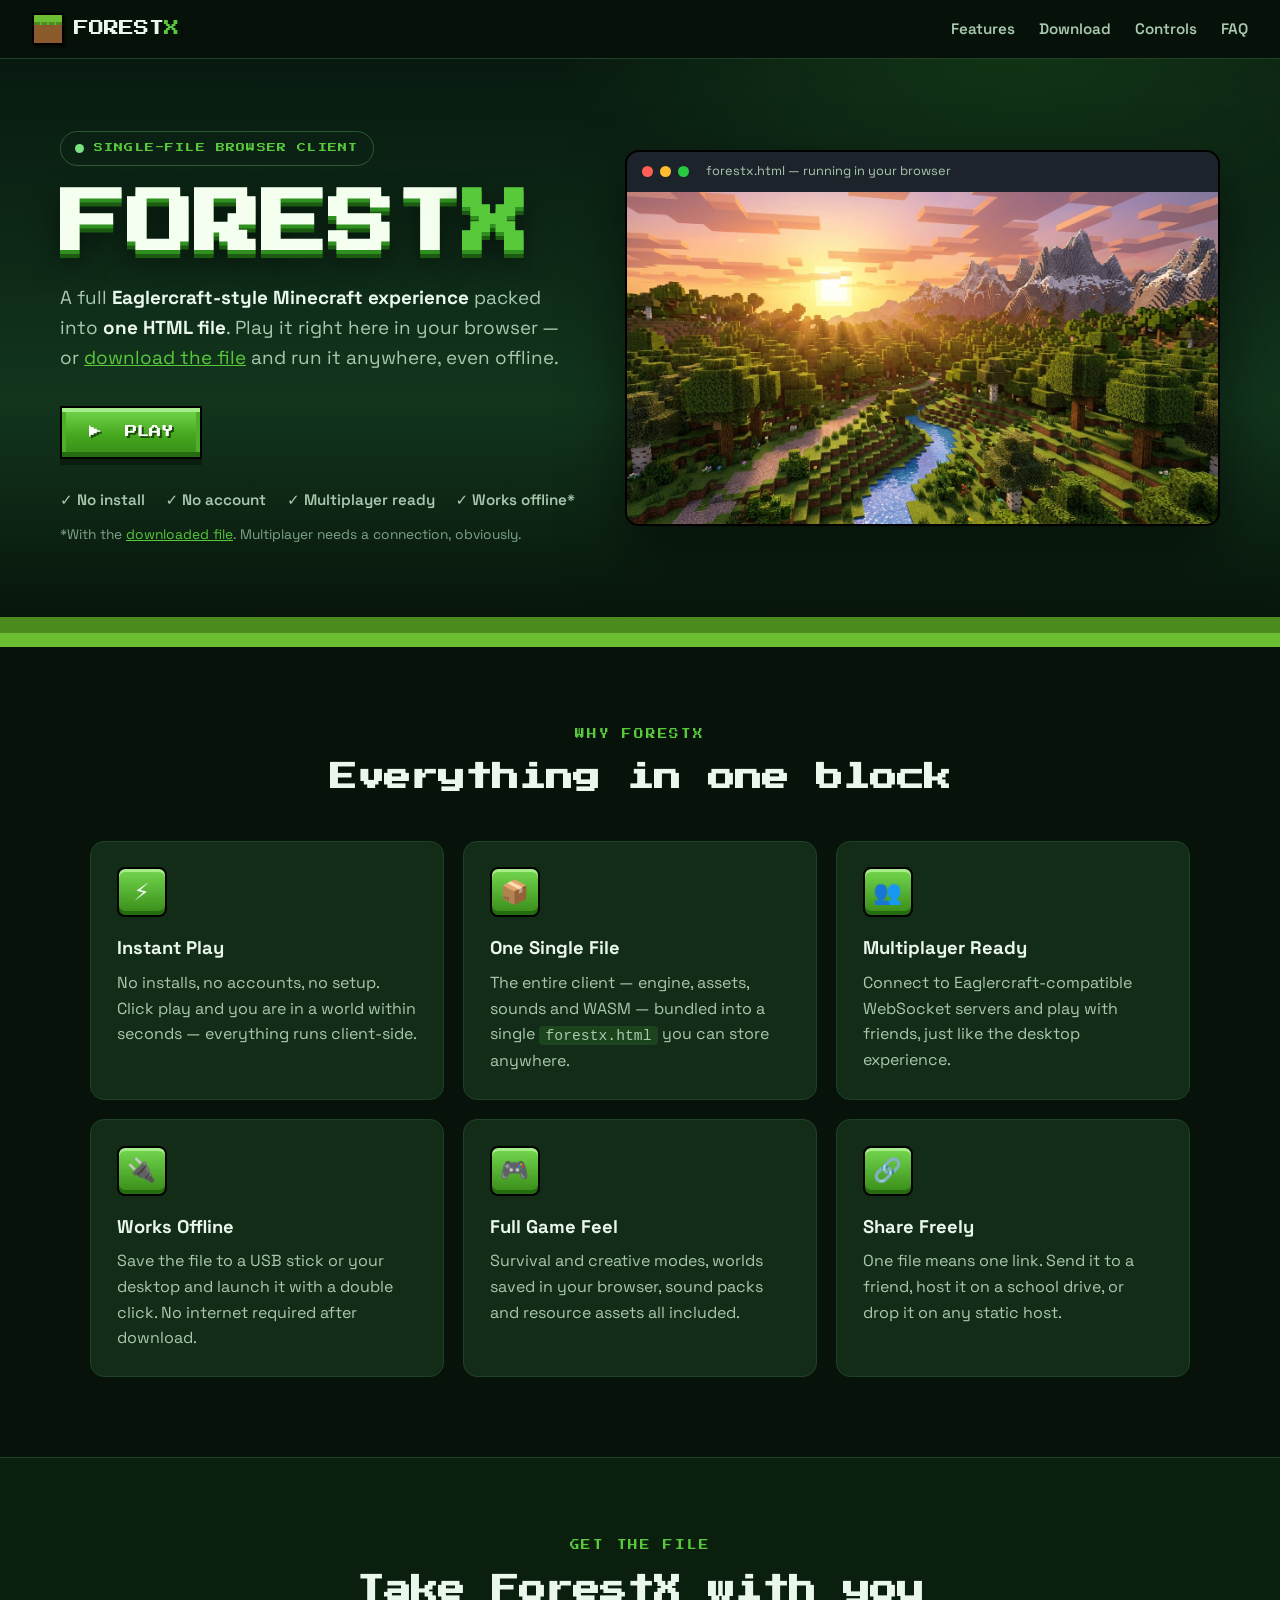
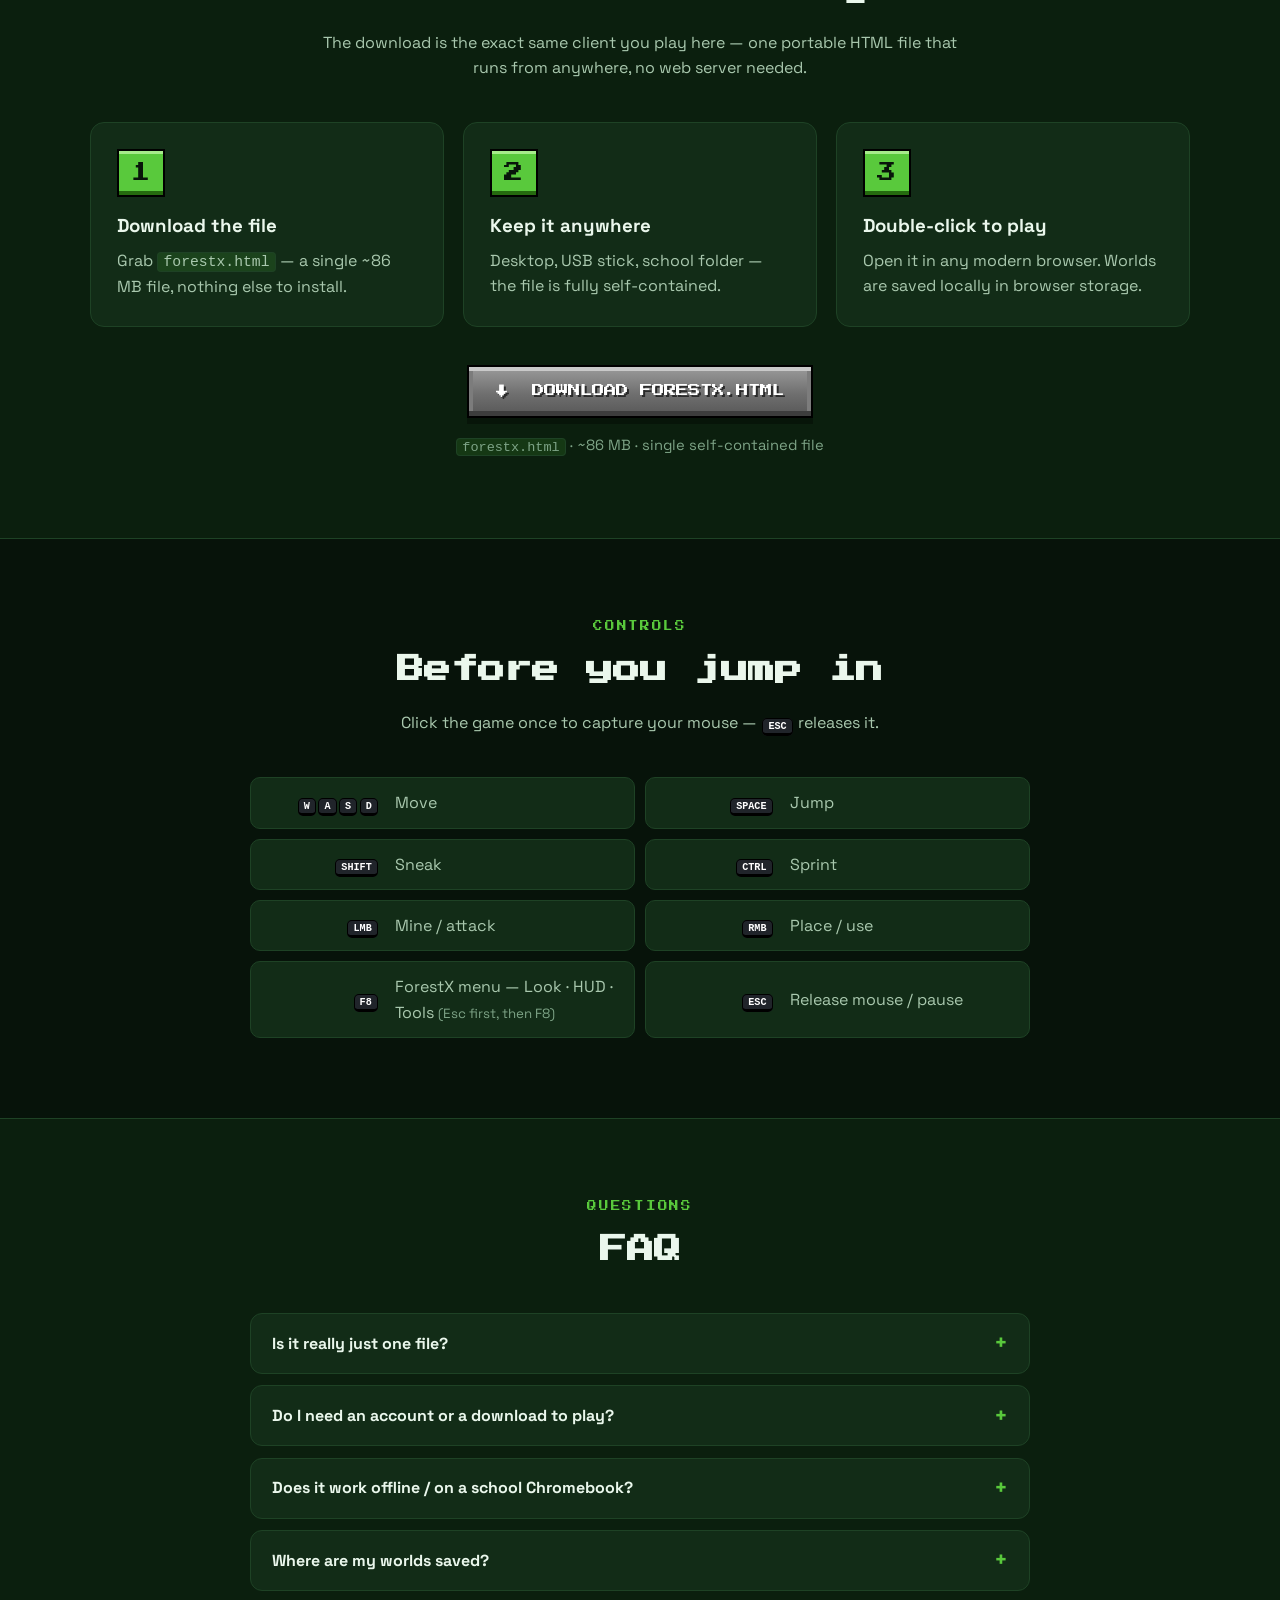
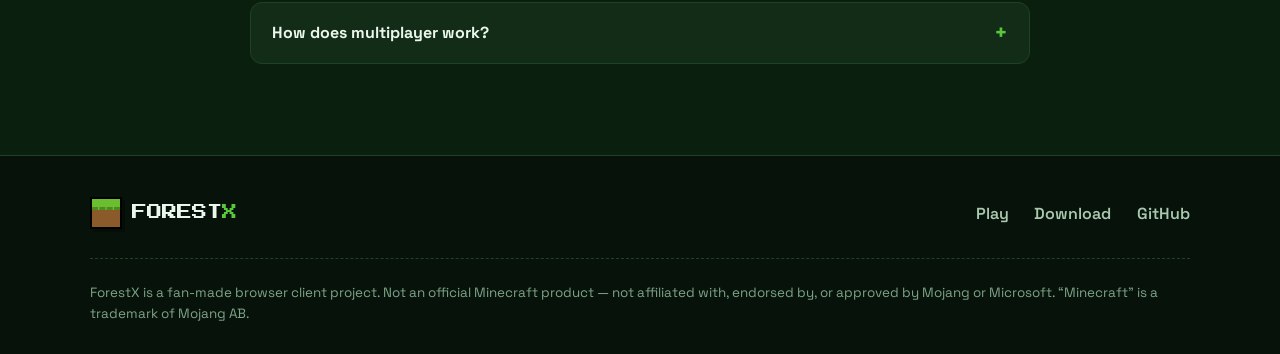
==== commit e9c6a24b: "Fix Play button, de-bloat landing, make client fullscreen Play was dead because every link used targ" ====
--- a/index.html
+++ b/index.html
@@ -1,16 +1,15 @@
 <!doctype html>
-<html lang="en" data-theme="night">
+<html lang="en">
 <head>
 <meta charset="utf-8">
 <meta name="viewport" content="width=device-width, initial-scale=1">
 <title>ForestX — Play Eaglercraft Online | One Single HTML File</title>
-<meta name="description" content="ForestX is a full Eaglercraft-style Minecraft experience packed into one single HTML file. Play instantly in your browser, or download forestx.html (~86 MB) and play anywhere — even offline. No install, no account.">
+<meta name="description" content="ForestX is a full Eaglercraft-style Minecraft experience packed into one HTML file. Play instantly in your browser, or download forestx.html (~86 MB) and play anywhere — even offline.">
 <meta name="theme-color" content="#0b1f0e">
 <meta property="og:title" content="ForestX — Play Eaglercraft Online">
-<meta property="og:description" content="A full browser Minecraft experience in ONE HTML file. Play online instantly, or download it and play anywhere — even offline.">
+<meta property="og:description" content="A full browser Minecraft experience in ONE HTML file. Play online, or download it and play anywhere — even offline.">
 <meta property="og:type" content="website">
 <meta property="og:image" content="assets/hero-world.jpg">
-<meta name="twitter:card" content="summary_large_image">
 <link rel="icon" href="assets/favicon.svg" type="image/svg+xml">
 <link rel="preconnect" href="https://fonts.googleapis.com">
 <link rel="preconnect" href="https://fonts.gstatic.com" crossorigin>
@@ -19,329 +18,137 @@
 </head>
 <body>
 
-<div class="scroll-progress" id="scrollProgress" aria-hidden="true"></div>
-<div class="toast" id="toast" role="status" aria-live="polite"></div>
-
-<!-- ============ NAV ============ -->
-<header class="nav" id="topNav">
+<header class="nav">
   <a class="logo" href="#home" aria-label="ForestX home">
     <span class="logo-block" aria-hidden="true"><i></i></span>
     <span class="logo-text">FOREST<em>X</em></span>
   </a>
-  <button class="nav-burger" id="navBurger" aria-label="Open menu" aria-expanded="false"><span></span><span></span><span></span></button>
-  <nav class="nav-links" id="navLinks" aria-label="Main">
+  <nav class="nav-links" aria-label="Main">
     <a href="#features">Features</a>
-    <a href="#playground">Playground</a>
-    <a href="#how">How it works</a>
+    <a href="#download">Download</a>
     <a href="#controls">Controls</a>
-    <a href="#multiplayer">Multiplayer</a>
     <a href="#faq">FAQ</a>
   </nav>
-  <div class="nav-actions">
-    <button class="theme-toggle" id="themeToggle" aria-label="Toggle day and night" title="Day / Night">
-      <span class="theme-icon" id="themeIcon">☀️</span><span class="theme-label" id="themeLabel">Day</span>
-    </button>
-    <a class="btn btn-mc btn-small" href="https://v0-forestx.vercel.app/play" target="_blank" rel="noopener">▶ Play now</a>
-  </div>
 </header>
 
 <!-- ============ HERO ============ -->
 <section class="hero" id="home">
-  <canvas id="particleCanvas" aria-hidden="true"></canvas>
-  <div class="hero-Glow" aria-hidden="true"></div>
-
-  <div class="float-block fb-1" aria-hidden="true"></div>
-  <div class="float-block fb-2" aria-hidden="true"></div>
-  <div class="float-block fb-3" aria-hidden="true"></div>
-  <div class="float-block fb-4" aria-hidden="true"></div>
-
   <div class="hero-inner">
-    <div class="hero-copy reveal">
+    <div class="hero-copy">
       <p class="eyebrow"><span class="pulse-dot" aria-hidden="true"></span> SINGLE-FILE BROWSER CLIENT</p>
       <h1 class="hero-title">FOREST<span>X</span></h1>
       <p class="hero-sub">
         A full <strong>Eaglercraft-style Minecraft experience</strong> packed into
-        <strong>one HTML file</strong>. Play it right here in your browser — or grab the
-        file and run it anywhere, <strong>even offline</strong>.
+        <strong>one HTML file</strong>. Play it right here in your browser — or
+        <a href="#download">download the file</a> and run it anywhere, even offline.
       </p>
-      <div class="hero-ctas">
-        <a class="btn btn-mc btn-big" href="https://v0-forestx.vercel.app/play" target="_blank" rel="noopener">
-          ▶&nbsp; PLAY ONLINE
-        </a>
-        <a class="btn btn-stone btn-big" href="https://v0-forestx.vercel.app/forestx.html" target="_blank" rel="noopener">
-          ↓&nbsp; DOWNLOAD
-        </a>
-      </div>
-      <p class="hero-meta"><code>forestx.html</code> · ~86&nbsp;MB · works offline once saved</p>
+      <!-- The ONE Play button. Same-tab link to play.html — no popup, nothing to block. -->
+      <a class="btn btn-mc btn-big" href="play.html">▶&nbsp; PLAY</a>
       <ul class="hero-checks">
-        <li>✓ Runs in your browser</li>
+        <li>✓ No install</li>
+        <li>✓ No account</li>
         <li>✓ Multiplayer ready</li>
-        <li>✓ No install needed</li>
+        <li>✓ Works offline*</li>
       </ul>
-
-      <div class="stats" aria-label="ForestX at a glance">
-        <div class="stat"><span class="stat-num" data-count="1">0</span><span class="stat-label">HTML file</span></div>
-        <div class="stat"><span class="stat-num" data-count="86" data-suffix=" MB">0</span><span class="stat-label">Total size</span></div>
-        <div class="stat"><span class="stat-num" data-count="0">0</span><span class="stat-label">Installs</span></div>
-        <div class="stat"><span class="stat-num" data-count="100" data-suffix="%">0</span><span class="stat-label">Offline*</span></div>
-      </div>
-      <p class="stats-note">*After a one-time download. Multiplayer needs a connection, obviously.</p>
+      <p class="hero-note">*With the <a href="#download">downloaded file</a>. Multiplayer needs a connection, obviously.</p>
     </div>
 
-    <!-- Fake in-game browser window -->
-    <div class="hero-shot reveal" id="heroShot">
-      <div class="shot-frame">
-        <div class="shot-bar">
-          <span class="dot red"></span><span class="dot yellow"></span><span class="dot green"></span>
-          <span class="shot-url">🔒 v0-forestx.vercel.app/play</span>
-          <span class="shot-live">● LIVE</span>
-        </div>
-        <div class="shot-screen">
-          <img src="assets/hero-world.jpg" alt="A voxel forest world running in ForestX at sunset" fetchpriority="high">
-          <span class="crosshair" aria-hidden="true">+</span>
-          <div class="hud" aria-hidden="true">
-            <div class="hud-row">
-              <span class="hearts">♥♥♥♥♥♥♥♥♥</span>
-              <span class="hunger">🍗🍗🍗🍗🍗</span>
-            </div>
-            <div class="xp-bar"><i id="xpFill"></i><b id="xpLevel">27</b></div>
-            <div class="hotbar" id="hotbar">
-              <button class="slot is-active" type="button" title="Diamond sword">🗡️</button>
-              <button class="slot" type="button" title="Pickaxe">⛏️</button>
-              <button class="slot" type="button" title="Axe">🪓</button>
-              <button class="slot" type="button" title="Bow">🏹</button>
-              <button class="slot" type="button" title="Blocks">🧱</button>
-              <button class="slot" type="button" title="Sapling">🌱</button>
-              <button class="slot" type="button" title="Torch">🔥</button>
-              <button class="slot" type="button" title="Apple">🍎</button>
-              <button class="slot" type="button" title="Diamond">💎</button>
-            </div>
-          </div>
-          <a class="shot-play" href="https://v0-forestx.vercel.app/play" target="_blank" rel="noopener" aria-label="Play ForestX online now">
-            <span class="shot-play-icon">▶</span><span>Jump into this world</span>
-          </a>
-        </div>
+    <figure class="shot">
+      <div class="shot-bar" aria-hidden="true">
+        <span class="dot red"></span><span class="dot yellow"></span><span class="dot green"></span>
+        <span class="shot-url">forestx.html — running in your browser</span>
       </div>
-      <div class="shot-tag tag-a">🌲 Survival &amp; Creative</div>
-      <div class="shot-tag tag-b">⚡ Loads in seconds</div>
-    </div>
+      <img src="assets/hero-world.jpg" alt="A voxel forest world in ForestX at sunset" fetchpriority="high">
+    </figure>
   </div>
-
-  <a class="scroll-hint" href="#features" aria-label="Scroll to features">▼ scroll</a>
-  <div class="terrain-strip" id="terrainStrip" aria-hidden="true"></div>
 </section>
-
-<!-- ============ MARQUEE ============ -->
-<div class="marquee" aria-hidden="true">
-  <div class="marquee-track" id="marqueeTrack">
-    <span>NO INSTALL ✦</span><span>WORKS OFFLINE ✦</span><span>ONE SINGLE FILE ✦</span><span>MULTIPLAYER READY ✦</span><span>NO ACCOUNT ✦</span><span>Runs ANYWHERE ✦</span><span>CHROMEBOOK FRIENDLY ✦</span><span>SHARE WITH ONE LINK ✦</span>
-  </div>
-</div>
 
 <!-- ============ FEATURES ============ -->
 <section class="section" id="features">
   <div class="wrap">
-    <p class="kicker reveal">WHY FORESTX</p>
-    <h2 class="section-title reveal">Everything in one block</h2>
-    <p class="section-lede reveal">ForestX keeps the whole game self-contained, so playing and sharing could not be simpler.</p>
+    <p class="kicker">WHY FORESTX</p>
+    <h2 class="section-title">Everything in one block</h2>
 
     <div class="cards">
-      <article class="card reveal"><div class="card-icon">⚡</div><h3>Instant Play</h3><p>No installs, no accounts, no setup. Click play and you are in a world within seconds — everything runs client-side.</p></article>
-      <article class="card reveal"><div class="card-icon">📦</div><h3>One Single File</h3><p>The entire client — engine, assets, sounds and WASM — is bundled into a single <code>forestx.html</code> you can store anywhere.</p></article>
-      <article class="card reveal"><div class="card-icon">👥</div><h3>Multiplayer Ready</h3><p>Connect to Eaglercraft-compatible WebSocket servers and play with friends, just like the desktop experience.</p></article>
-      <article class="card reveal"><div class="card-icon">🔌</div><h3>Works Offline</h3><p>Save the file to a USB stick or your desktop and launch it with a double click. No internet required after download.</p></article>
-      <article class="card reveal"><div class="card-icon">🎮</div><h3>Full Game Feel</h3><p>Survival and creative modes, worlds saved in your browser, sound packs and resource assets — all included.</p></article>
-      <article class="card reveal"><div class="card-icon">🔗</div><h3>Share Freely</h3><p>One file means one link. Send it to a friend, host it on a school drive, or drop it on any static host.</p></article>
+      <article class="card"><div class="card-icon">⚡</div><h3>Instant Play</h3><p>No installs, no accounts, no setup. Click play and you are in a world within seconds — everything runs client-side.</p></article>
+      <article class="card"><div class="card-icon">📦</div><h3>One Single File</h3><p>The entire client — engine, assets, sounds and WASM — bundled into a single <code>forestx.html</code> you can store anywhere.</p></article>
+      <article class="card"><div class="card-icon">👥</div><h3>Multiplayer Ready</h3><p>Connect to Eaglercraft-compatible WebSocket servers and play with friends, just like the desktop experience.</p></article>
+      <article class="card"><div class="card-icon">🔌</div><h3>Works Offline</h3><p>Save the file to a USB stick or your desktop and launch it with a double click. No internet required after download.</p></article>
+      <article class="card"><div class="card-icon">🎮</div><h3>Full Game Feel</h3><p>Survival and creative modes, worlds saved in your browser, sound packs and resource assets all included.</p></article>
+      <article class="card"><div class="card-icon">🔗</div><h3>Share Freely</h3><p>One file means one link. Send it to a friend, host it on a school drive, or drop it on any static host.</p></article>
     </div>
   </div>
 </section>
 
-<!-- ============ PLAYGROUND ============ -->
-<section class="section section-alt" id="playground">
+<!-- ============ DOWNLOAD ============ -->
+<section class="section section-alt" id="download">
   <div class="wrap">
-    <p class="kicker reveal">MINI PLAYGROUND</p>
-    <h2 class="section-title reveal">Wanna mine something?</h2>
-    <p class="section-lede reveal">A tiny taste while you decide. Click blocks to mine them — stone takes a few hits, diamonds are hiding deep, and bedrock… good luck. Then go play the real thing.</p>
-
-    <div class="mine-panel reveal">
-      <div class="mine-toolbar">
-        <div class="mine-stat">⛏️ Mined: <b id="minedCount">0</b></div>
-        <div class="mine-stat">⭐ Level <b id="mineLevel">1</b></div>
-        <div class="mine-xp" aria-hidden="true"><i id="mineXpFill"></i></div>
-        <button class="btn btn-stone btn-small" id="regenBtn" type="button">↻ New terrain</button>
-        <a class="btn btn-mc btn-small" href="https://v0-forestx.vercel.app/play" target="_blank" rel="noopener">Play the full game →</a>
-      </div>
-      <div class="mine-grid" id="mineGrid" role="grid" aria-label="Mining playground. Click a block to mine it."></div>
-      <div class="inventory" aria-label="Your inventory">
-        <span class="inv-label">INVENTORY</span>
-        <span class="inv-item" data-inv="grass">🟩 Grass <b>0</b></span>
-        <span class="inv-item" data-inv="dirt">🟫 Dirt <b>0</b></span>
-        <span class="inv-item" data-inv="log">🪵 Log <b>0</b></span>
-        <span class="inv-item" data-inv="leaves">🍃 Leaves <b>0</b></span>
-        <span class="inv-item" data-inv="stone">🪨 Stone <b>0</b></span>
-        <span class="inv-item" data-inv="gold">🟨 Gold <b>0</b></span>
-        <span class="inv-item" data-inv="diamond">💎 Diamond <b>0</b></span>
-      </div>
-    </div>
-  </div>
-</section>
-
-<!-- ============ SHOWCASE ============ -->
-<section class="section">
-  <div class="wrap showcase">
-    <div class="showcase-copy reveal">
-      <p class="kicker">UNDERGROUND, TOO</p>
-      <h2 class="section-title left">Your caves called.<br>They want light.</h2>
-      <p>ForestX is not a demo or a clone with missing pieces — it is the full mining, crafting, exploring loop. Delve for diamonds, dodge the lava, and press <kbd>F8</kbd> in-game for the ForestX client menu (look, HUD and tools). Esc first, then F8 though — mid-fight menus are a bad idea.</p>
-      <ul class="tick-list">
-        <li>✔ Survival &amp; creative modes</li>
-        <li>✔ Worlds saved in your browser storage</li>
-        <li>✔ Sounds, textures &amp; shaders bundled in</li>
-        <li>✔ ForestX menu on <kbd>F8</kbd> — Look · HUD · Tools</li>
-      </ul>
-      <a class="btn btn-mc" href="https://v0-forestx.vercel.app/play" target="_blank" rel="noopener">▶ Start exploring</a>
-    </div>
-    <figure class="showcase-img reveal">
-      <img src="assets/cave-world.jpg" alt="A voxel cave with lava pool, torchlight and diamond ore" loading="lazy">
-      <figcaption>Somewhere below y=16, probably. Bring torches.</figcaption>
-    </figure>
-  </div>
-</section>
-
-<!-- ============ HOW / DOWNLOAD ============ -->
-<section class="section section-alt" id="how">
-  <div class="wrap">
-    <p class="kicker reveal">GET THE FILE</p>
-    <h2 class="section-title reveal">Take ForestX with you</h2>
-    <p class="section-lede reveal">The download is the exact same client you play here — one portable HTML file that runs from anywhere, no web server needed.</p>
+    <p class="kicker">GET THE FILE</p>
+    <h2 class="section-title">Take ForestX with you</h2>
+    <p class="section-lede">The download is the exact same client you play here — one portable HTML file that runs from anywhere, no web server needed.</p>
 
     <div class="steps">
-      <article class="step reveal"><span class="step-num">1</span><h3>Download the file</h3><p>Grab <code>forestx.html</code> below — a single ~86 MB file, nothing else to install.</p></article>
-      <article class="step reveal"><span class="step-num">2</span><h3>Keep it anywhere</h3><p>Desktop, USB stick, school folder — the file is fully self-contained.</p></article>
-      <article class="step reveal"><span class="step-num">3</span><h3>Double-click to play</h3><p>Open it in any modern browser. Worlds are saved locally in browser storage.</p></article>
+      <article class="step"><span class="step-num">1</span><h3>Download the file</h3><p>Grab <code>forestx.html</code> — a single ~86 MB file, nothing else to install.</p></article>
+      <article class="step"><span class="step-num">2</span><h3>Keep it anywhere</h3><p>Desktop, USB stick, school folder — the file is fully self-contained.</p></article>
+      <article class="step"><span class="step-num">3</span><h3>Double-click to play</h3><p>Open it in any modern browser. Worlds are saved locally in browser storage.</p></article>
     </div>
 
-    <div class="download-card reveal">
-      <div class="file-icon" aria-hidden="true"><span>&lt;/&gt;</span><i>.html</i></div>
-      <div class="download-info">
-        <h3>forestx.html</h3>
-        <p>~86 MB · single self-contained file · engine + assets + sounds + WASM inside</p>
-        <div class="file-bar" aria-hidden="true"><i id="fileBarFill"></i></div>
-        <p class="file-bar-label" id="fileBarLabel">Ready when you are.</p>
-      </div>
-      <div class="download-actions">
-        <a class="btn btn-mc btn-big" id="downloadBtn" href="https://v0-forestx.vercel.app/forestx.html" target="_blank" rel="noopener">↓ DOWNLOAD FORESTX.HTML</a>
-        <button class="btn btn-stone" id="copyLinkBtn" type="button">🔗 Copy download link</button>
-        <a class="text-link" href="https://v0-forestx.vercel.app/play" target="_blank" rel="noopener">or just play it online instead →</a>
-      </div>
+    <div class="download-row">
+      <!-- The ONE Download button. -->
+      <a class="btn btn-stone btn-big" href="https://v0-forestx.vercel.app/forestx.html" download>↓&nbsp; DOWNLOAD FORESTX.HTML</a>
+      <p class="download-meta"><code>forestx.html</code> · ~86 MB · single self-contained file</p>
     </div>
   </div>
 </section>
 
 <!-- ============ CONTROLS ============ -->
 <section class="section" id="controls">
-  <div class="wrap">
-    <p class="kicker reveal">CONTROLS</p>
-    <h2 class="section-title reveal">Try your keyboard</h2>
-    <p class="section-lede reveal">Go on — press the keys. The keycaps light up live, exactly like they will feel in-game. Click the game once to capture your mouse; <kbd>ESC</kbd> releases it.</p>
+  <div class="wrap wrap-narrow">
+    <p class="kicker">CONTROLS</p>
+    <h2 class="section-title">Before you jump in</h2>
+    <p class="section-lede">Click the game once to capture your mouse — <kbd>ESC</kbd> releases it.</p>
 
-    <div class="controls-grid">
-      <div class="keyboard reveal" aria-label="Interactive keyboard preview">
-        <div class="kb-row"><span class="key" data-key="Escape">ESC</span><span class="kb-spacer"></span><span class="key" data-key="F8">F8 ☰</span></div>
-        <div class="kb-row kb-wasd"><span class="key" data-key="KeyW">W</span></div>
-        <div class="kb-row kb-wasd"><span class="key" data-key="KeyA">A</span><span class="key" data-key="KeyS">S</span><span class="key" data-key="KeyD">D</span></div>
-        <div class="kb-row"><span class="key wide" data-key="ShiftLeft">SHIFT</span><span class="key space" data-key="Space">SPACE</span><span class="key wide" data-key="ControlLeft">CTRL</span></div>
-        <p class="kb-status" id="kbStatus">Last key: —</p>
-      </div>
-
-      <div class="control-list reveal">
-        <div class="control"><span><kbd>W</kbd><kbd>A</kbd><kbd>S</kbd><kbd>D</kbd></span><p><b>Move</b> — walk &amp; strafe</p></div>
-        <div class="control"><span><kbd>SPACE</kbd></span><p><b>Jump</b> / swim up</p></div>
-        <div class="control"><span><kbd>SHIFT</kbd></span><p><b>Sneak</b> — careful on those edges</p></div>
-        <div class="control"><span><kbd>CTRL</kbd> / <kbd>W</kbd>×2</span><p><b>Sprint</b></p></div>
-        <div class="control"><span><kbd>LMB</kbd></span><p><b>Mine / attack</b></p></div>
-        <div class="control"><span><kbd>RMB</kbd></span><p><b>Place block / use item</b></p></div>
-        <div class="control"><span><kbd>F8</kbd></span><p><b>ForestX menu</b> — Look · HUD · Tools <small>(Esc first!)</small></p></div>
-        <div class="control"><span><kbd>ESC</kbd></span><p><b>Release mouse</b> / pause</p></div>
-      </div>
-    </div>
-  </div>
-</section>
-
-<!-- ============ MULTIPLAYER ============ -->
-<section class="section section-alt" id="multiplayer">
-  <div class="wrap">
-    <p class="kicker reveal">MULTIPLAYER</p>
-    <h2 class="section-title reveal">Better with friends</h2>
-    <p class="section-lede reveal">ForestX connects to Eaglercraft-compatible WebSocket (<code>wss://</code>) servers. Open multiplayer in the client, add a server address, and you are in — the list below is just an illustration of the vibe.</p>
-
-    <div class="server-list reveal" aria-label="Example server list (illustration)">
-      <div class="server"><span class="server-icon">🌲</span><div class="server-info"><b>Your friend's world</b><small>wss://play.example.net</small></div><span class="server-players" data-players>12/100</span><span class="ping" data-ping><i></i><i></i><i></i><i></i><i></i></span></div>
-      <div class="server"><span class="server-icon">🏰</span><div class="server-info"><b>That one big SMP</b><small>wss://smp.example.org</small></div><span class="server-players" data-players>87/250</span><span class="ping" data-ping><i></i><i></i><i></i><i></i><i></i></span></div>
-      <div class="server"><span class="server-icon">⚔️</span><div class="server-info"><b>Minigames &amp; PvP</b><small>wss://games.example.io</small></div><span class="server-players" data-players>203/500</span><span class="ping" data-ping><i></i><i></i><i></i><i></i><i></i></span></div>
-      <div class="server server-add"><span class="server-icon">➕</span><div class="server-info"><b>Add any Eaglercraft server…</b><small>Paste a wss:// address inside the client</small></div><a class="btn btn-mc btn-small" href="https://v0-forestx.vercel.app/play" target="_blank" rel="noopener">Open client</a></div>
+    <div class="controls">
+      <div class="control"><span><kbd>W</kbd><kbd>A</kbd><kbd>S</kbd><kbd>D</kbd></span><p>Move</p></div>
+      <div class="control"><span><kbd>SPACE</kbd></span><p>Jump</p></div>
+      <div class="control"><span><kbd>SHIFT</kbd></span><p>Sneak</p></div>
+      <div class="control"><span><kbd>CTRL</kbd></span><p>Sprint</p></div>
+      <div class="control"><span><kbd>LMB</kbd></span><p>Mine / attack</p></div>
+      <div class="control"><span><kbd>RMB</kbd></span><p>Place / use</p></div>
+      <div class="control"><span><kbd>F8</kbd></span><p>ForestX menu — Look · HUD · Tools <small>(Esc first, then F8)</small></p></div>
+      <div class="control"><span><kbd>ESC</kbd></span><p>Release mouse / pause</p></div>
     </div>
   </div>
 </section>
 
 <!-- ============ FAQ ============ -->
-<section class="section" id="faq">
+<section class="section section-alt" id="faq">
   <div class="wrap wrap-narrow">
-    <p class="kicker reveal">QUESTIONS</p>
-    <h2 class="section-title reveal">FAQ</h2>
+    <p class="kicker">QUESTIONS</p>
+    <h2 class="section-title">FAQ</h2>
 
-    <div class="faq-list reveal">
-      <div class="faq"><button class="faq-q" type="button" aria-expanded="false">Is it really just one file?<span>+</span></button><div class="faq-a"><p>Yes. Engine, textures, sounds and the WASM runtime are all bundled into a single <code>forestx.html</code> (~86 MB). No installers, no folders full of loose assets, no launcher.</p></div></div>
-      <div class="faq"><button class="faq-q" type="button" aria-expanded="false">Do I need an account or a download to play?<span>+</span></button><div class="faq-a"><p>Neither. Hit <a href="https://v0-forestx.vercel.app/play" target="_blank" rel="noopener">Play Online</a> and you are in within seconds. Downloading the file is only for keeping a portable, offline copy.</p></div></div>
-      <div class="faq"><button class="faq-q" type="button" aria-expanded="false">Does it work offline / on a school Chromebook?<span>+</span></button><div class="faq-a"><p>Once the file is saved, yes — singleplayer runs fully offline in any modern browser, Chromebooks included. Multiplayer still needs an internet connection to reach servers.</p></div></div>
-      <div class="faq"><button class="faq-q" type="button" aria-expanded="false">Where are my worlds saved?<span>+</span></button><div class="faq-a"><p>In your browser's local storage, on the device and browser you played in. Clearing site/browser data can delete them, so treat long-term worlds accordingly.</p></div></div>
-      <div class="faq"><button class="faq-q" type="button" aria-expanded="false">How does multiplayer work?<span>+</span></button><div class="faq-a"><p>ForestX talks to Eaglercraft-compatible servers over WebSocket (<code>wss://…</code>). Open the multiplayer menu in-game, add a server address, and join. Standard Java servers without a WebSocket proxy will not work directly.</p></div></div>
-      <div class="faq"><button class="faq-q" type="button" aria-expanded="false">How do I share it with a friend?<span>+</span></button><div class="faq-a"><p>Send them the link, or send them the file — USB stick, school drive, chat attachment, any static host. One file in, game out. That's the whole point.</p></div></div>
-    </div>
+    <details class="faq"><summary>Is it really just one file?</summary><p>Yes. Engine, textures, sounds and the WASM runtime are all bundled into a single <code>forestx.html</code> (~86 MB). No installers, no launcher.</p></details>
+    <details class="faq"><summary>Do I need an account or a download to play?</summary><p>Neither. Hit <a href="play.html">Play</a> and you are in. Downloading is only for keeping a portable, offline copy.</p></details>
+    <details class="faq"><summary>Does it work offline / on a school Chromebook?</summary><p>Once the file is saved, singleplayer runs fully offline in any modern browser, Chromebooks included. Multiplayer still needs a connection.</p></details>
+    <details class="faq"><summary>Where are my worlds saved?</summary><p>In your browser's local storage, on the device and browser you played in. Clearing browser data can delete them.</p></details>
+    <details class="faq"><summary>How does multiplayer work?</summary><p>ForestX connects to Eaglercraft-compatible servers over WebSocket (<code>wss://…</code>). Add a server address in the in-game multiplayer menu and join.</p></details>
   </div>
-</section>
-
-<!-- ============ FINAL CTA ============ -->
-<section class="final-cta">
-  <div class="wrap reveal">
-    <h2>One file. Infinite worlds.</h2>
-    <p>Stop reading a landing page. Go punch a tree.</p>
-    <div class="hero-ctas center">
-      <a class="btn btn-mc btn-big" href="https://v0-forestx.vercel.app/play" target="_blank" rel="noopener">▶ PLAY ONLINE</a>
-      <a class="btn btn-stone btn-big" href="https://v0-forestx.vercel.app/forestx.html" target="_blank" rel="noopener">↓ DOWNLOAD</a>
-    </div>
-    <p class="hero-meta">forestx.html · ~86 MB · works offline once saved</p>
-  </div>
-  <div class="terrain-strip" aria-hidden="true"></div>
 </section>
 
 <!-- ============ FOOTER ============ -->
 <footer class="footer">
-  <div class="wrap footer-grid">
-    <div>
-      <a class="logo" href="#home"><span class="logo-block" aria-hidden="true"><i></i></span><span class="logo-text">FOREST<em>X</em></span></a>
-      <p class="footer-note">A single-file browser client. Play anywhere — even offline.</p>
-    </div>
+  <div class="wrap footer-inner">
+    <a class="logo" href="#home"><span class="logo-block" aria-hidden="true"><i></i></span><span class="logo-text">FOREST<em>X</em></span></a>
     <nav aria-label="Footer">
-      <a href="https://v0-forestx.vercel.app/play" target="_blank" rel="noopener">Play online</a>
-      <a href="https://v0-forestx.vercel.app/forestx.html" target="_blank" rel="noopener">Download forestx.html</a>
-      <a href="https://github.com/forestX-client/forestX-client" target="_blank" rel="noopener">GitHub</a>
-    </nav>
-    <nav aria-label="Sections">
-      <a href="#features">Features</a>
-      <a href="#playground">Playground</a>
-      <a href="#controls">Controls</a>
-      <a href="#faq">FAQ</a>
+      <a href="play.html">Play</a>
+      <a href="#download">Download</a>
+      <a href="https://github.com/forestX-client/forestX-client">GitHub</a>
     </nav>
   </div>
   <div class="wrap footer-legal">
-    <p>ForestX is a fan-made browser client project. Not an official Minecraft product — not affiliated with, endorsed by, or approved by Mojang or Microsoft. “Minecraft” is a trademark of Mojang AB. Eaglercraft compatibility is provided for interoperability with community servers.</p>
-    <p>© <span id="year"></span> ForestX · Built as one very determined HTML file.</p>
+    <p>ForestX is a fan-made browser client project. Not an official Minecraft product — not affiliated with, endorsed by, or approved by Mojang or Microsoft. “Minecraft” is a trademark of Mojang AB.</p>
   </div>
 </footer>
 
-<button class="back-top" id="backTop" type="button" aria-label="Back to top">▲</button>
-
-<script src="script.js"></script>
 </body>
 </html>
--- a/styles.css
+++ b/styles.css
@@ -1,291 +1,111 @@
-/* ===== ForestX landing ===== */
+/* ===== ForestX landing (slim) ===== */
 :root{
-  --bg:#07130a; --bg-2:#0b1f0e; --bg-3:#0e2a13;
-  --panel:#10261588; --card:#122c17;
-  --line:#2b5a32; --line-soft:#1e4225;
+  --bg:#07130a; --bg-2:#0b1f0e;
+  --card:#122c17; --line:#2b5a32; --line-soft:#1e4225;
   --text:#eaf7ec; --muted:#a9c8ae; --faint:#7ea487;
-  --green:#59c93c; --green-dark:#2f8f1f; --green-deep:#1c5c12;
-  --grass-top:#6abe30; --dirt:#8a5a2b; --sand:#e8d284; --diamond:#54e0d2; --gold:#f5c542;
-  --sky-1:#081a10; --sky-2:#12351c;
+  --green:#59c93c;
   --shadow:0 24px 60px rgba(0,0,0,.5);
   --px:"Press Start 2P",monospace;
   --body:"Space Grotesk",system-ui,-apple-system,"Segoe UI",sans-serif;
 }
-html[data-theme="day"]{
-  --bg:#e9f6e2; --bg-2:#f5fbef; --bg-3:#ddf0cd;
-  --panel:#ffffffcc; --card:#ffffff;
-  --line:#8fc97c; --line-soft:#bfe0ac;
-  --text:#14300f; --muted:#3f6b3a; --faint:#618a5a;
-  --sky-1:#aee3ff; --sky-2:#e8f9d8;
-  --shadow:0 24px 60px rgba(46,94,32,.25);
-}
 *{box-sizing:border-box;margin:0;padding:0}
 html{scroll-behavior:smooth}
-body{background:var(--bg);color:var(--text);font-family:var(--body);line-height:1.6;overflow-x:hidden;transition:background .5s,color .5s}
+body{background:var(--bg);color:var(--text);font-family:var(--body);line-height:1.6}
 img{max-width:100%;display:block}
 a{color:var(--green)}
-code{font-family:ui-monospace,SFMono-Regular,Menlo,monospace;background:rgba(89,201,60,.14);border:1px solid var(--line-soft);padding:.05em .4em;border-radius:4px;font-size:.92em}
-kbd{font-family:var(--body);font-weight:700;font-size:.78em;background:#20242a;color:#fff;border:1px solid #000;border-bottom-width:3px;border-radius:5px;padding:.15em .5em;margin:0 .12em;white-space:nowrap;box-shadow:inset 0 1px 0 #ffffff33}
-::selection{background:var(--green);color:#08160a}
-:focus-visible{outline:3px solid var(--diamond);outline-offset:2px}
+code{font-family:ui-monospace,Menlo,monospace;background:rgba(89,201,60,.14);border:1px solid var(--line-soft);padding:.05em .4em;border-radius:4px;font-size:.92em}
+kbd{font-weight:700;font-size:.78em;background:#20242a;color:#fff;border:1px solid #000;border-bottom-width:3px;border-radius:5px;padding:.15em .5em;margin:0 .12em;white-space:nowrap}
+:focus-visible{outline:3px solid #54e0d2;outline-offset:2px}
 
-.scroll-progress{position:fixed;inset:0 auto auto 0;height:4px;width:0;background:linear-gradient(90deg,var(--green),var(--diamond));z-index:120}
-.toast{position:fixed;left:50%;bottom:26px;transform:translate(-50%,90px);background:#151a17;color:#eaf7ec;border:2px solid var(--green);padding:.7rem 1.2rem;border-radius:10px;font-weight:600;z-index:130;transition:transform .35s cubic-bezier(.2,1.6,.4,1);box-shadow:var(--shadow);max-width:92vw;text-align:center}
-.toast.show{transform:translate(-50%,0)}
+.wrap{width:min(1100px,92vw);margin-inline:auto}
+.wrap-narrow{width:min(780px,92vw)}
+.section{padding:5rem 0}
+.section-alt{background:var(--bg-2);border-block:1px solid var(--line-soft)}
+.kicker{font-family:var(--px);font-size:.6rem;letter-spacing:.18em;color:var(--green);text-align:center;margin-bottom:1rem}
+.section-title{font-family:var(--px);font-size:clamp(1.15rem,3vw,1.7rem);line-height:1.5;text-align:center;margin-bottom:2.6rem}
+.section-lede{max-width:640px;margin:-1.4rem auto 2.6rem;text-align:center;color:var(--muted)}
 
-.wrap{width:min(1180px,92vw);margin-inline:auto}
-.wrap-narrow{width:min(840px,92vw)}
-.section{padding:6.5rem 0}
-.section-alt{background:var(--bg-2);border-block:1px solid var(--line-soft)}
-.kicker{font-family:var(--px);font-size:.62rem;letter-spacing:.18em;color:var(--green);text-align:center;margin-bottom:1rem}
-.section-title{font-family:var(--px);font-size:clamp(1.25rem,3.4vw,2rem);line-height:1.5;text-align:center;margin-bottom:1rem;text-shadow:0 3px 0 rgba(0,0,0,.25)}
-.section-title.left{text-align:left}
-.section-lede{max-width:680px;margin:0 auto 3rem;text-align:center;color:var(--muted);font-size:1.08rem}
-.text-link{font-weight:600;text-decoration:none}
-.text-link:hover{text-decoration:underline}
-
-/* reveal on scroll */
-.reveal{opacity:0;transform:translateY(26px);transition:opacity .7s ease,transform .7s ease}
-.reveal.in{opacity:1;transform:none}
-@media (prefers-reduced-motion:reduce){
-  *,*::before,*::after{animation-duration:.001s!important;transition-duration:.001s!important}
-  html{scroll-behavior:auto}.reveal{opacity:1;transform:none}
-}
-
-/* ===== Buttons (Minecraft style) ===== */
-.btn{display:inline-flex;align-items:center;justify-content:center;gap:.5rem;font-family:var(--px);font-size:.68rem;line-height:1;text-decoration:none;color:#fff;padding:1rem 1.3rem;border:2px solid #000;cursor:pointer;user-select:none;transition:transform .08s,filter .15s;text-align:center}
-.btn:hover{filter:brightness(1.12)}
+/* ===== Buttons (Minecraft style) — one Play, one Download on the page ===== */
+.btn{display:inline-flex;align-items:center;justify-content:center;font-family:var(--px);font-size:.78rem;line-height:1;text-decoration:none;color:#fff;padding:1.15rem 1.7rem;border:2px solid #000;cursor:pointer;user-select:none;transition:filter .15s,transform .08s}
+.btn:hover{filter:brightness(1.13)}
 .btn:active{transform:translateY(3px)}
 .btn-mc{background:linear-gradient(180deg,#74d84f,#46a81f 55%,#378a17);text-shadow:2px 2px 0 #1d4d0c;box-shadow:inset 0 4px 0 #a6ec8a,inset 0 -5px 0 #256b0f,inset 4px 0 0 #4fae2a,inset -4px 0 0 #4fae2a,0 6px 0 #00000055}
 .btn-stone{background:linear-gradient(180deg,#9b9b9b,#6f6f6f 55%,#575757);text-shadow:2px 2px 0 #2b2b2b;box-shadow:inset 0 4px 0 #c9c9c9,inset 0 -5px 0 #3d3d3d,inset 4px 0 0 #7c7c7c,inset -4px 0 0 #7c7c7c,0 6px 0 #00000055}
-.btn-big{font-size:.8rem;padding:1.2rem 1.7rem}
-.btn-small{font-size:.58rem;padding:.8rem 1rem}
 
 /* ===== Nav ===== */
-.nav{position:fixed;inset:0 0 auto 0;z-index:110;display:flex;align-items:center;gap:1.6rem;padding:.8rem min(4vw,2rem);background:color-mix(in srgb,var(--bg) 78%,transparent);backdrop-filter:blur(12px);border-bottom:1px solid transparent;transition:border-color .3s,background .3s}
-.nav.scrolled{border-bottom-color:var(--line-soft)}
+.nav{position:sticky;top:0;z-index:10;display:flex;align-items:center;padding:.8rem min(4vw,2rem);background:rgba(7,19,10,.92);backdrop-filter:blur(10px);border-bottom:1px solid var(--line-soft)}
 .logo{display:inline-flex;align-items:center;gap:.65rem;text-decoration:none;color:var(--text)}
-.logo-text{font-family:var(--px);font-size:.95rem;letter-spacing:.04em}
+.logo-text{font-family:var(--px);font-size:.95rem}
 .logo-text em{font-style:normal;color:var(--green)}
-.logo-block{width:34px;height:34px;flex:none;background:var(--dirt);border:2px solid #000;position:relative;image-rendering:pixelated;box-shadow:inset 0 0 0 3px #00000022,3px 3px 0 #00000055}
-.logo-block i{position:absolute;inset:0 0 auto 0;height:38%;background:var(--grass-top);border-bottom:3px dashed #4c8c1f}
-.nav-links{display:flex;gap:1.4rem;margin-left:auto}
+.logo-block{width:32px;height:32px;flex:none;background:#8a5a2b;border:2px solid #000;position:relative;box-shadow:3px 3px 0 #00000055}
+.logo-block i{position:absolute;inset:0 0 auto 0;height:38%;background:#6abe30;border-bottom:3px dashed #4c8c1f}
+.nav-links{display:flex;gap:1.5rem;margin-left:auto}
 .nav-links a{color:var(--muted);text-decoration:none;font-weight:600;font-size:.95rem}
 .nav-links a:hover{color:var(--text)}
-.nav-actions{display:flex;align-items:center;gap:.8rem}
-.theme-toggle{display:inline-flex;align-items:center;gap:.4rem;background:var(--card);color:var(--text);border:1px solid var(--line);border-radius:999px;padding:.5rem .85rem;font:600 .85rem var(--body);cursor:pointer}
-.nav-burger{display:none;background:none;border:0;cursor:pointer;padding:.5rem;margin-left:auto}
-.nav-burger span{display:block;width:26px;height:3px;background:var(--text);margin:5px 0;border-radius:2px}
-@media(max-width:900px){
-  .nav-burger{display:block}
-  .nav-links{position:absolute;top:100%;left:0;right:0;flex-direction:column;gap:0;background:var(--bg-2);border-bottom:1px solid var(--line);display:none;padding:.5rem 4vw 1rem}
-  .nav-links.open{display:flex}
-  .nav-links a{padding:.7rem 0;border-bottom:1px dashed var(--line-soft)}
-  .nav-actions .theme-toggle .theme-label{display:none}
-  .nav-actions .btn{display:none}
-}
+@media(max-width:640px){.nav-links a:nth-child(3){display:none}.nav-links{gap:1rem}}
 
 /* ===== Hero ===== */
-.hero{position:relative;padding:9.5rem 0 7rem;overflow:hidden;background:radial-gradient(900px 480px at 78% -10%,#2e7d2555,transparent 60%),linear-gradient(180deg,var(--sky-1),var(--sky-2) 55%,var(--bg));transition:background .5s}
-#particleCanvas{position:absolute;inset:0;width:100%;height:100%;pointer-events:none}
-.hero-Glow{position:absolute;width:560px;height:560px;border-radius:50%;background:radial-gradient(circle,#6abe3040,transparent 65%);top:-180px;right:-120px;pointer-events:none;animation:GlowFloat 9s ease-in-out infinite}
-@keyframes GlowFloat{50%{transform:translate(-40px,50px) scale(1.08)}}
-.hero-inner{position:relative;width:min(1220px,94vw);margin-inline:auto;display:grid;grid-template-columns:1.05fr 1.2fr;gap:3.5rem;align-items:center;z-index:2}
-@media(max-width:980px){.hero-inner{grid-template-columns:1fr}}
-.eyebrow{display:inline-flex;align-items:center;gap:.6rem;font-family:var(--px);font-size:.58rem;letter-spacing:.14em;color:var(--green);border:1px solid var(--line);background:var(--panel);padding:.6rem .9rem;border-radius:999px;margin-bottom:1.4rem}
-.pulse-dot{width:9px;height:9px;border-radius:50%;background:#7be382;box-shadow:0 0 0 0 #7be38288;animation:pulse 1.8s infinite}
-@keyframes pulse{70%{box-shadow:0 0 0 9px transparent}100%{box-shadow:0 0 0 0 transparent}}
-.hero-title{font-family:var(--px);font-size:clamp(2.4rem,6.5vw,4.6rem);line-height:1.12;letter-spacing:.02em;color:#f4fff0;text-shadow:0 4px 0 #2f8f1f,0 8px 0 #1c5c12,0 14px 28px rgba(0,0,0,.55);margin-bottom:1.4rem}
-html[data-theme="day"] .hero-title{color:#17450f;text-shadow:0 4px 0 #9fe184,0 8px 0 #5da843,0 14px 24px rgba(46,94,32,.3)}
+.hero{padding:4.5rem 0 5.5rem;background:radial-gradient(800px 420px at 80% -10%,#2e7d2550,transparent 60%),linear-gradient(180deg,#081a10,#12351c 60%,var(--bg));border-bottom:14px solid #6abe30;box-shadow:inset 0 -16px 0 #4c8c1f}
+.hero-inner{width:min(1160px,94vw);margin-inline:auto;display:grid;grid-template-columns:1fr 1.15fr;gap:3rem;align-items:center}
+@media(max-width:940px){.hero-inner{grid-template-columns:1fr}}
+.eyebrow{display:inline-flex;align-items:center;gap:.6rem;font-family:var(--px);font-size:.56rem;letter-spacing:.13em;color:var(--green);border:1px solid var(--line);padding:.6rem .9rem;border-radius:999px;margin-bottom:1.3rem}
+.pulse-dot{width:9px;height:9px;border-radius:50%;background:#7be382;animation:pulse 1.8s infinite}
+@keyframes pulse{0%{box-shadow:0 0 0 0 #7be38288}70%{box-shadow:0 0 0 9px transparent}100%{box-shadow:0 0 0 0 transparent}}
+.hero-title{font-family:var(--px);font-size:clamp(2.3rem,6vw,4.2rem);line-height:1.12;color:#f4fff0;text-shadow:0 4px 0 #2f8f1f,0 8px 0 #1c5c12,0 14px 28px rgba(0,0,0,.55);margin-bottom:1.3rem}
 .hero-title span{color:var(--green)}
-.hero-sub{font-size:1.22rem;color:var(--muted);max-width:34rem;margin-bottom:2rem}
+.hero-sub{font-size:1.18rem;color:var(--muted);max-width:32rem;margin-bottom:2rem}
 .hero-sub strong{color:var(--text)}
-.hero-ctas{display:flex;flex-wrap:wrap;gap:1rem;margin-bottom:1.1rem}
-.hero-ctas.center{justify-content:center}
-.hero-meta{color:var(--faint);font-size:.92rem;margin-bottom:1.6rem}
-.hero-checks{display:flex;flex-wrap:wrap;gap:.6rem 1.4rem;list-style:none;color:var(--muted);font-weight:600;font-size:.95rem;margin-bottom:2.4rem}
-.stats{display:grid;grid-template-columns:repeat(4,1fr);gap:1rem;max-width:560px}
-.stat{background:var(--panel);border:1px solid var(--line-soft);border-radius:12px;padding:.9rem .6rem;text-align:center;backdrop-filter:blur(6px)}
-.stat-num{display:block;font-family:var(--px);font-size:1rem;color:var(--green);margin-bottom:.35rem}
-.stat-label{font-size:.78rem;color:var(--faint);font-weight:600;text-transform:uppercase;letter-spacing:.06em}
-.stats-note{color:var(--faint);font-size:.8rem;margin-top:.6rem}
-@media(max-width:520px){.stats{grid-template-columns:repeat(2,1fr)}}
+.hero-checks{display:flex;flex-wrap:wrap;gap:.5rem 1.3rem;list-style:none;color:var(--muted);font-weight:600;font-size:.95rem;margin-top:1.8rem}
+.hero-note{color:var(--faint);font-size:.86rem;margin-top:.7rem}
 
-.float-block{position:absolute;width:54px;height:54px;border:2px solid #00000088;z-index:1;opacity:.9;animation:bob 5s ease-in-out infinite}
-.fb-1{top:16%;left:3%;background:linear-gradient(180deg,var(--grass-top) 34%,var(--dirt) 34%)}
-.fb-2{top:64%;left:44%;width:40px;height:40px;background:#7d7d7d radial-gradient(circle at 32% 38%,var(--diamond) 0 7px,transparent 8px),radial-gradient(circle at 68% 62%,var(--diamond) 0 6px,transparent 7px);animation-delay:1.2s}
-.fb-3{top:12%;right:4%;width:44px;height:44px;background:repeating-linear-gradient(90deg,#6e4a1e 0 9px,#855a25 9px 18px);animation-delay:.6s}
-.fb-4{bottom:18%;left:6%;width:36px;height:36px;background:#3f7a1e radial-gradient(circle at 30% 30%,#69a83a 0 6px,transparent 7px),radial-gradient(circle at 70% 70%,#2c5c12 0 6px,transparent 7px);animation-delay:2s}
-@keyframes bob{50%{transform:translateY(-16px) rotate(4deg)}}
-@media(max-width:980px){.float-block{display:none}}
-
-/* hero screenshot */
-.hero-shot{position:relative;perspective:1200px}
-.shot-frame{background:#14181c;border:2px solid #000;border-radius:14px;overflow:hidden;box-shadow:var(--shadow),0 0 0 1px var(--line-soft);transform-style:preserve-3d;transition:transform .25s ease-out}
-.shot-bar{display:flex;align-items:center;gap:.45rem;padding:.6rem .9rem;background:#1d232b;border-bottom:1px solid #000}
-.dot{width:11px;height:11px;border-radius:50%}
+.shot{background:#14181c;border:2px solid #000;border-radius:14px;overflow:hidden;box-shadow:var(--shadow)}
+.shot-bar{display:flex;align-items:center;gap:.45rem;padding:.6rem .9rem;background:#1d232b}
+.dot{width:11px;height:11px;border-radius:50%;flex:none}
 .dot.red{background:#ff5f57}.dot.yellow{background:#febc2e}.dot.green{background:#28c840}
-.shot-url{margin-left:.6rem;background:#0f1318;color:#a9c8ae;font-size:.78rem;padding:.3rem .8rem;border-radius:999px;white-space:nowrap;overflow:hidden;text-overflow:ellipsis}
-.shot-live{margin-left:auto;color:#ff6b6b;font-family:var(--px);font-size:.5rem;animation:blink 1.6s steps(2) infinite}
-@keyframes blink{50%{opacity:.25}}
-.shot-screen{position:relative;aspect-ratio:16/10;overflow:hidden}
-.shot-screen img{width:100%;height:100%;object-fit:cover}
-.crosshair{position:absolute;top:50%;left:50%;transform:translate(-50%,-58%);color:#fff;font-size:1.6rem;font-weight:300;text-shadow:0 0 4px #000;mix-blend-mode:difference}
-.hud{position:absolute;left:50%;bottom:10px;transform:translateX(-50%);width:min(430px,88%);text-align:center;pointer-events:none}
-.hud-row{display:flex;justify-content:space-between;font-size:clamp(.6rem,1.6vw,.85rem);letter-spacing:.05em}
-.hearts{color:#ff3b3b;text-shadow:1px 1px 0 #5c0000}
-.xp-bar{position:relative;height:7px;background:#1a1a1a;border:1px solid #000;margin:.25rem 0 .4rem}
-.xp-bar i{display:block;height:100%;width:72%;background:linear-gradient(180deg,#a4f07a,#59c93c);transition:width .8s ease}
-.xp-bar b{position:absolute;left:50%;top:-1.15rem;transform:translateX(-50%);color:#8dffa1;font-family:var(--px);font-size:.6rem;text-shadow:1px 1px 0 #143417}
-.hotbar{display:grid;grid-template-columns:repeat(9,1fr);gap:2px;pointer-events:auto}
-.slot{aspect-ratio:1;background:#8b8b8b99;border:2px solid #373737;box-shadow:inset 0 0 0 2px #ffffff55;font-size:clamp(.85rem,2.4vw,1.25rem);cursor:pointer;display:grid;place-items:center;padding:0}
-.slot.is-active{border-color:#fff;box-shadow:0 0 0 2px #fff,inset 0 0 0 2px #ffffffaa;background:#a5a5a5bb}
-.shot-play{position:absolute;right:12px;top:12px;display:inline-flex;align-items:center;gap:.55rem;background:#000000b8;border:1px solid var(--green);color:#fff;text-decoration:none;font-weight:700;font-size:.85rem;padding:.55rem .95rem;border-radius:999px;backdrop-filter:blur(4px)}
-.shot-play:hover{background:var(--green-deep)}
-.shot-play-icon{display:grid;place-items:center;width:22px;height:22px;border-radius:50%;background:var(--green);color:#08160a;font-size:.65rem}
-.shot-tag{position:absolute;background:var(--card);border:1px solid var(--line);border-radius:10px;padding:.55rem .9rem;font-weight:700;font-size:.85rem;box-shadow:var(--shadow);animation:bob 6s ease-in-out infinite;z-index:3}
-.tag-a{left:-14px;bottom:56px}.tag-b{right:-8px;top:-18px;animation-delay:1.4s}
-@media(max-width:640px){.shot-tag{display:none}}
-.scroll-hint{position:absolute;left:50%;bottom:74px;transform:translateX(-50%);color:var(--faint);text-decoration:none;font-family:var(--px);font-size:.55rem;letter-spacing:.15em;animation:hintBounce 2s infinite;z-index:2}
-@keyframes hintBounce{50%{transform:translate(-50%,7px)}}
-@media(max-width:980px){.scroll-hint{display:none}}
-
-/* pixel terrain strip (built by JS) */
-.terrain-strip{position:absolute;left:0;right:0;bottom:0;height:56px;display:flex;align-items:flex-end;pointer-events:none;z-index:1}
-.terrain-strip i{flex:1;background:linear-gradient(180deg,var(--grass-top) 0 14px,var(--dirt) 14px);border-top:2px solid #4c8c1f;min-height:22px}
-.final-cta .terrain-strip{position:absolute}
-
-/* ===== Marquee ===== */
-.marquee{overflow:hidden;background:var(--green-deep);border-block:2px solid #000;padding:.8rem 0}
-.marquee-track{display:flex;gap:2.5rem;width:max-content;animation:marquee 26s linear infinite}
-.marquee-track span{font-family:var(--px);font-size:.62rem;color:#dff5d8;white-space:nowrap}
-@keyframes marquee{to{transform:translateX(-50%)}}
+.shot-url{margin-left:.6rem;color:#a9c8ae;font-size:.8rem;white-space:nowrap;overflow:hidden;text-overflow:ellipsis}
+.shot img{width:100%;aspect-ratio:16/9;object-fit:cover}
 
 /* ===== Cards ===== */
-.cards{display:grid;grid-template-columns:repeat(3,1fr);gap:1.3rem}
-@media(max-width:940px){.cards{grid-template-columns:repeat(2,1fr)}}
-@media(max-width:600px){.cards{grid-template-columns:1fr}}
-.card{background:var(--card);border:1px solid var(--line-soft);border-radius:16px;padding:1.8rem;transition:transform .25s,border-color .25s,box-shadow .25s}
-.card:hover{transform:translateY(-6px);border-color:var(--green);box-shadow:0 18px 36px rgba(0,0,0,.3)}
-.card-icon{width:54px;height:54px;display:grid;place-items:center;font-size:1.55rem;background:linear-gradient(180deg,#74d84f,#378a17);border:2px solid #000;box-shadow:inset 0 3px 0 #a6ec8a,inset 0 -4px 0 #256b0f;border-radius:8px;margin-bottom:1.1rem}
-.card h3{font-size:1.2rem;margin-bottom:.5rem}
+.cards{display:grid;grid-template-columns:repeat(3,1fr);gap:1.2rem}
+@media(max-width:900px){.cards{grid-template-columns:repeat(2,1fr)}}
+@media(max-width:580px){.cards{grid-template-columns:1fr}}
+.card{background:var(--card);border:1px solid var(--line-soft);border-radius:14px;padding:1.6rem}
+.card-icon{width:50px;height:50px;display:grid;place-items:center;font-size:1.45rem;background:linear-gradient(180deg,#74d84f,#378a17);border:2px solid #000;border-radius:8px;box-shadow:inset 0 3px 0 #a6ec8a,inset 0 -4px 0 #256b0f;margin-bottom:1rem}
+.card h3{font-size:1.15rem;margin-bottom:.45rem}
 .card p{color:var(--muted)}
 
-/* ===== Mining playground ===== */
-.mine-panel{background:#0d1712;border:2px solid #000;outline:1px solid var(--line-soft);border-radius:16px;padding:1.2rem;box-shadow:var(--shadow)}
-html[data-theme="day"] .mine-panel{background:#20301c}
-.mine-toolbar{display:flex;flex-wrap:wrap;align-items:center;gap:.9rem;margin-bottom:1rem;color:#dcefe0}
-.mine-stat{font-weight:700}.mine-stat b{color:#8dffa1}
-.mine-xp{flex:1;min-width:130px;height:10px;background:#1a1a1a;border:1px solid #000}
-.mine-xp i{display:block;height:100%;width:0;background:linear-gradient(180deg,#a4f07a,#59c93c);transition:width .35s}
-.mine-grid{display:grid;grid-template-columns:repeat(16,1fr);gap:2px;cursor:url("data:image/svg+xml,%3Csvg xmlns='http://www.w3.org/2000/svg' width='32' height='32'%3E%3Ctext y='24' font-size='24'%3E%E2%9B%8F%EF%B8%8F%3C/text%3E%3C/svg%3E") 4 4,crosshair}
-.block{aspect-ratio:1;border:1px solid #00000055;position:relative;padding:0;cursor:inherit;background:#79b5d9}
-.block.empty{background:linear-gradient(180deg,#8ec9e8,#a9d6ee);border-color:#ffffff14}
-html[data-theme="night"] .block.empty{background:linear-gradient(180deg,#16324a,#1d425f)}
-.block.grass{background:linear-gradient(180deg,#6abe30 0 32%,#8a5a2b 32%)}
-.block.dirt{background:#8a5a2b radial-gradient(circle at 30% 30%,#74481d 0 3px,transparent 4px),radial-gradient(circle at 70% 65%,#9d6c38 0 3px,transparent 4px)}
-.block.stone{background:#7d7d7d radial-gradient(circle at 30% 40%,#8d8d8d 0 4px,transparent 5px),radial-gradient(circle at 70% 70%,#6a6a6a 0 4px,transparent 5px)}
-.block.log{background:repeating-linear-gradient(90deg,#6e4a1e 0 6px,#855a25 6px 12px)}
-.block.leaves{background:#3f7a1e radial-gradient(circle at 30% 30%,#69a83a 0 4px,transparent 5px),radial-gradient(circle at 70% 60%,#2c5c12 0 4px,transparent 5px),radial-gradient(circle at 50% 85%,#69a83a 0 3px,transparent 4px)}
-.block.sand{background:#e8d284 radial-gradient(circle at 40% 40%,#d9be66 0 3px,transparent 4px)}
-.block.gold{background:#7d7d7d radial-gradient(circle at 32% 38%,#f5c542 0 4px,transparent 5px),radial-gradient(circle at 68% 64%,#f5c542 0 4px,transparent 5px)}
-.block.diamond{background:#5c6b73 radial-gradient(circle at 32% 38%,#54e0d2 0 4px,transparent 5px),radial-gradient(circle at 68% 62%,#54e0d2 0 4px,transparent 5px),radial-gradient(circle at 55% 25%,#54e0d2 0 3px,transparent 4px)}
-.block.bedrock{background:#2e2e2e radial-gradient(circle at 30% 30%,#555 0 5px,transparent 6px),radial-gradient(circle at 72% 68%,#171717 0 6px,transparent 7px)}
-.block .crack{position:absolute;inset:0;background:repeating-linear-gradient(48deg,transparent 0 7px,#00000088 7px 8px,transparent 8px 15px),repeating-linear-gradient(-42deg,transparent 0 9px,#00000077 9px 10px,transparent 10px 18px);opacity:0;pointer-events:none}
-.block.hit{animation:shake .18s}
-@keyframes shake{25%{transform:translate(1.5px,-1px)}50%{transform:translate(-2px,1px)}75%{transform:translate(1px,1px)}}
-.block.break{animation:breakPop .22s forwards}
-@keyframes breakPop{to{transform:scale(.4) rotate(8deg);opacity:0}}
-.mine-particle{position:absolute;width:7px;height:7px;pointer-events:none;z-index:5;border:1px solid #00000055}
-.inventory{display:flex;flex-wrap:wrap;gap:.55rem;align-items:center;margin-top:1rem}
-.inv-label{font-family:var(--px);font-size:.52rem;color:#8dffa1;margin-right:.3rem}
-.inv-item{background:#8b8b8b33;border:2px solid #373737;box-shadow:inset 0 0 0 2px #ffffff22;color:#eaf7ec;font-weight:600;font-size:.85rem;padding:.4rem .7rem;border-radius:6px}
-.inv-item.bump{animation:bump .3s}
-@keyframes bump{40%{transform:scale(1.18);border-color:#fff}}
-@media(max-width:640px){.mine-grid{grid-template-columns:repeat(8,1fr)}}
-
-/* ===== Showcase ===== */
-.showcase{display:grid;grid-template-columns:1fr 1.15fr;gap:3.5rem;align-items:center}
-@media(max-width:900px){.showcase{grid-template-columns:1fr}}
-.showcase .kicker{text-align:left}
-.showcase-copy p{color:var(--muted);margin-bottom:1.3rem}
-.tick-list{list-style:none;margin-bottom:1.8rem}
-.tick-list li{padding:.35rem 0;color:var(--muted);font-weight:500}
-.showcase-img{border:2px solid #000;outline:1px solid var(--line-soft);border-radius:16px;overflow:hidden;box-shadow:var(--shadow);transform:rotate(1.2deg);transition:transform .35s}
-.showcase-img:hover{transform:rotate(0) scale(1.015)}
-.showcase-img figcaption{background:var(--card);padding:.75rem 1.1rem;color:var(--faint);font-size:.9rem;font-style:italic}
-
-/* ===== Steps + download ===== */
-.steps{display:grid;grid-template-columns:repeat(3,1fr);gap:1.3rem;margin-bottom:2.2rem}
+/* ===== Download ===== */
+.steps{display:grid;grid-template-columns:repeat(3,1fr);gap:1.2rem;margin-bottom:2.4rem}
 @media(max-width:800px){.steps{grid-template-columns:1fr}}
-.step{background:var(--card);border:1px solid var(--line-soft);border-radius:16px;padding:1.7rem;position:relative}
-.step-num{font-family:var(--px);font-size:1.4rem;color:#08160a;background:var(--green);width:52px;height:52px;display:grid;place-items:center;border:2px solid #000;box-shadow:inset 0 3px 0 #a6ec8a,inset 0 -4px 0 #256b0f;margin-bottom:1rem}
-.step h3{margin-bottom:.45rem}.step p{color:var(--muted)}
-.download-card{display:grid;grid-template-columns:auto 1fr auto;gap:2rem;align-items:center;background:linear-gradient(135deg,var(--bg-3),var(--card));border:2px solid #000;outline:1px solid var(--line);border-radius:18px;padding:2rem;box-shadow:var(--shadow)}
-@media(max-width:860px){.download-card{grid-template-columns:1fr;text-align:center;justify-items:center}}
-.file-icon{width:96px;height:118px;background:linear-gradient(180deg,#f4fff0,#cfe8c9);color:#1c5c12;border:2px solid #000;border-radius:8px;display:grid;place-items:center;align-content:center;box-shadow:6px 6px 0 #00000044;transform:rotate(-3deg)}
-.file-icon span{font-family:var(--px);font-size:1rem}
-.file-icon i{font-style:normal;font-family:var(--px);font-size:.55rem;color:#378a17;margin-top:.5rem}
-.download-info h3{font-family:var(--px);font-size:1.05rem;margin-bottom:.6rem}
-.download-info p{color:var(--muted)}
-.file-bar{height:14px;background:#00000055;border:1px solid #000;border-radius:4px;margin:1rem 0 .45rem;overflow:hidden;max-width:460px}
-.file-bar i{display:block;height:100%;width:6%;background:repeating-linear-gradient(45deg,#59c93c 0 12px,#46a81f 12px 24px);transition:width 1.2s ease}
-.file-bar-label{font-size:.88rem}
-.download-actions{display:grid;gap:.8rem;justify-items:stretch}
-@media(max-width:860px){.download-actions{justify-items:center}.file-bar{margin-inline:auto;width:100%}}
+.step{background:var(--card);border:1px solid var(--line-soft);border-radius:14px;padding:1.6rem}
+.step-num{font-family:var(--px);font-size:1.2rem;color:#08160a;background:var(--green);width:48px;height:48px;display:grid;place-items:center;border:2px solid #000;box-shadow:inset 0 3px 0 #a6ec8a,inset 0 -4px 0 #256b0f;margin-bottom:.9rem}
+.step h3{margin-bottom:.4rem}.step p{color:var(--muted)}
+.download-row{text-align:center}
+.download-meta{color:var(--faint);font-size:.92rem;margin-top:1rem}
 
 /* ===== Controls ===== */
-.controls-grid{display:grid;grid-template-columns:1fr 1.1fr;gap:2.5rem;align-items:start}
-@media(max-width:860px){.controls-grid{grid-template-columns:1fr}}
-.keyboard{background:#15181d;border:2px solid #000;outline:1px solid var(--line-soft);border-radius:16px;padding:1.6rem;display:grid;gap:.7rem;box-shadow:var(--shadow)}
-.kb-row{display:flex;gap:.7rem;justify-content:center}
-.kb-spacer{flex:1}
-.key{min-width:56px;height:56px;padding:0 .8rem;display:grid;place-items:center;background:#262c34;color:#dfe9e2;font-weight:700;border:1px solid #000;border-bottom-width:5px;border-radius:9px;box-shadow:inset 0 1px 0 #ffffff33;transition:all .08s;user-select:none}
-.key.wide{flex:1}.key.space{flex:2.2}
-.key.active{background:var(--green);color:#08160a;transform:translateY(3px);border-bottom-width:2px;box-shadow:0 0 18px #59c93c88}
-.kb-status{text-align:center;color:#8fa596;font-size:.9rem;min-height:1.4em}
-.control-list{display:grid;gap:.4rem}
-.control{display:flex;gap:1.2rem;align-items:center;background:var(--card);border:1px solid var(--line-soft);border-radius:12px;padding:.85rem 1.1rem}
-.control span{flex:none;min-width:118px;text-align:right}
-.control p{color:var(--muted)}.control b{color:var(--text)}
+.controls{display:grid;grid-template-columns:1fr 1fr;gap:.6rem}
+@media(max-width:640px){.controls{grid-template-columns:1fr}}
+.control{display:flex;align-items:center;gap:1rem;background:var(--card);border:1px solid var(--line-soft);border-radius:10px;padding:.75rem 1rem}
+.control span{flex:none;min-width:112px;text-align:right}
+.control p{color:var(--muted)}
 .control small{color:var(--faint)}
 
-/* ===== Servers ===== */
-.server-list{display:grid;gap:.8rem;max-width:860px;margin-inline:auto;background:#101010;border:2px solid #000;outline:1px solid var(--line-soft);border-radius:14px;padding:1rem}
-.server{display:flex;align-items:center;gap:1rem;background:#1d1d1d;border:2px solid #000;box-shadow:inset 0 0 0 1px #ffffff14;padding:.85rem 1.1rem;color:#e8e8e8}
-.server:hover{border-color:#fff}
-.server-icon{font-size:1.7rem;width:48px;height:48px;display:grid;place-items:center;background:#2b2b2b;flex:none}
-.server-info{display:grid;line-height:1.3}
-.server-info small{color:#9a9a9a}
-.server-players{margin-left:auto;color:#bdbdbd;font-size:.9rem;white-space:nowrap}
-.ping{display:inline-flex;align-items:flex-end;gap:2px;height:18px}
-.ping i{width:4px;background:#3a3a3a;display:block}
-.ping i:nth-child(1){height:4px}.ping i:nth-child(2){height:7px}.ping i:nth-child(3){height:10px}.ping i:nth-child(4){height:14px}.ping i:nth-child(5){height:18px}
-.ping i.on{background:#59c93c}
-.server-add .btn{margin-left:auto}
-@media(max-width:560px){.server-players{display:none}.server-add{flex-wrap:wrap}}
+/* ===== FAQ (native details, no JS) ===== */
+.faq{background:var(--card);border:1px solid var(--line-soft);border-radius:12px;margin-bottom:.7rem;overflow:hidden}
+.faq summary{cursor:pointer;font-weight:700;padding:1.05rem 1.3rem;list-style:none;display:flex;justify-content:space-between;align-items:center;gap:1rem}
+.faq summary::-webkit-details-marker{display:none}
+.faq summary::after{content:"+";color:var(--green);font-size:1.4rem;line-height:1;flex:none}
+.faq[open] summary::after{content:"–"}
+.faq p{padding:0 1.3rem 1.15rem;color:var(--muted)}
 
-/* ===== FAQ ===== */
-.faq-list{display:grid;gap:.8rem}
-.faq{background:var(--card);border:1px solid var(--line-soft);border-radius:14px;overflow:hidden}
-.faq-q{width:100%;display:flex;justify-content:space-between;align-items:center;gap:1rem;background:none;border:0;color:var(--text);font:700 1.02rem var(--body);text-align:left;padding:1.15rem 1.4rem;cursor:pointer}
-.faq-q span{font-size:1.5rem;color:var(--green);transition:transform .3s;flex:none}
-.faq.open .faq-q span{transform:rotate(45deg)}
-.faq-a{max-height:0;overflow:hidden;transition:max-height .35s ease}
-.faq-a p{padding:0 1.4rem 1.25rem;color:var(--muted)}
+/* ===== Footer ===== */
+.footer{padding:2.6rem 0 2rem}
+.footer-inner{display:flex;align-items:center;justify-content:space-between;gap:1.5rem;flex-wrap:wrap;margin-bottom:1.8rem}
+.footer nav{display:flex;gap:1.6rem}
+.footer nav a{color:var(--muted);text-decoration:none;font-weight:600}
+.footer nav a:hover{color:var(--green)}
+.footer-legal{border-top:1px dashed var(--line-soft);padding-top:1.4rem;color:var(--faint);font-size:.84rem}
 
-/* ===== Final CTA + footer ===== */
-.final-cta{position:relative;text-align:center;padding:6.5rem 0 8.5rem;background:radial-gradient(700px 360px at 50% 0%,#2e7d2540,transparent 65%),var(--bg-2);border-top:1px solid var(--line-soft);overflow:hidden}
-.final-cta h2{font-family:var(--px);font-size:clamp(1.3rem,3.6vw,2.1rem);line-height:1.6;margin-bottom:1rem}
-.final-cta .wrap>p{color:var(--muted);font-size:1.1rem;margin-bottom:2rem}
-.footer{border-top:1px solid var(--line-soft);padding:3.5rem 0 2rem;background:var(--bg)}
-.footer-grid{display:grid;grid-template-columns:1.4fr 1fr 1fr;gap:2.5rem;margin-bottom:2.5rem}
-@media(max-width:760px){.footer-grid{grid-template-columns:1fr}}
-.footer nav{display:grid;gap:.6rem;align-content:start}
-.footer nav a{color:var(--muted);text-decoration:none;font-weight:500;width:fit-content}
-.footer nav a:hover{color:var(--green)}
-.footer-note{color:var(--muted);margin-top:1rem;max-width:320px}
-.footer-legal{border-top:1px dashed var(--line-soft);padding-top:1.6rem;color:var(--faint);font-size:.84rem;display:grid;gap:.6rem}
-.back-top{position:fixed;right:20px;bottom:20px;width:48px;height:48px;border-radius:8px;background:linear-gradient(180deg,#74d84f,#378a17);border:2px solid #000;color:#fff;font-size:1rem;cursor:pointer;opacity:0;pointer-events:none;transition:opacity .3s,transform .2s;z-index:105;box-shadow:inset 0 3px 0 #a6ec8a,inset 0 -4px 0 #256b0f}
-.back-top.show{opacity:1;pointer-events:auto}
-.back-top:hover{transform:translateY(-3px)}
+/* Play page (play.html) carries its own inline CSS so the game
+   always covers the full screen. */
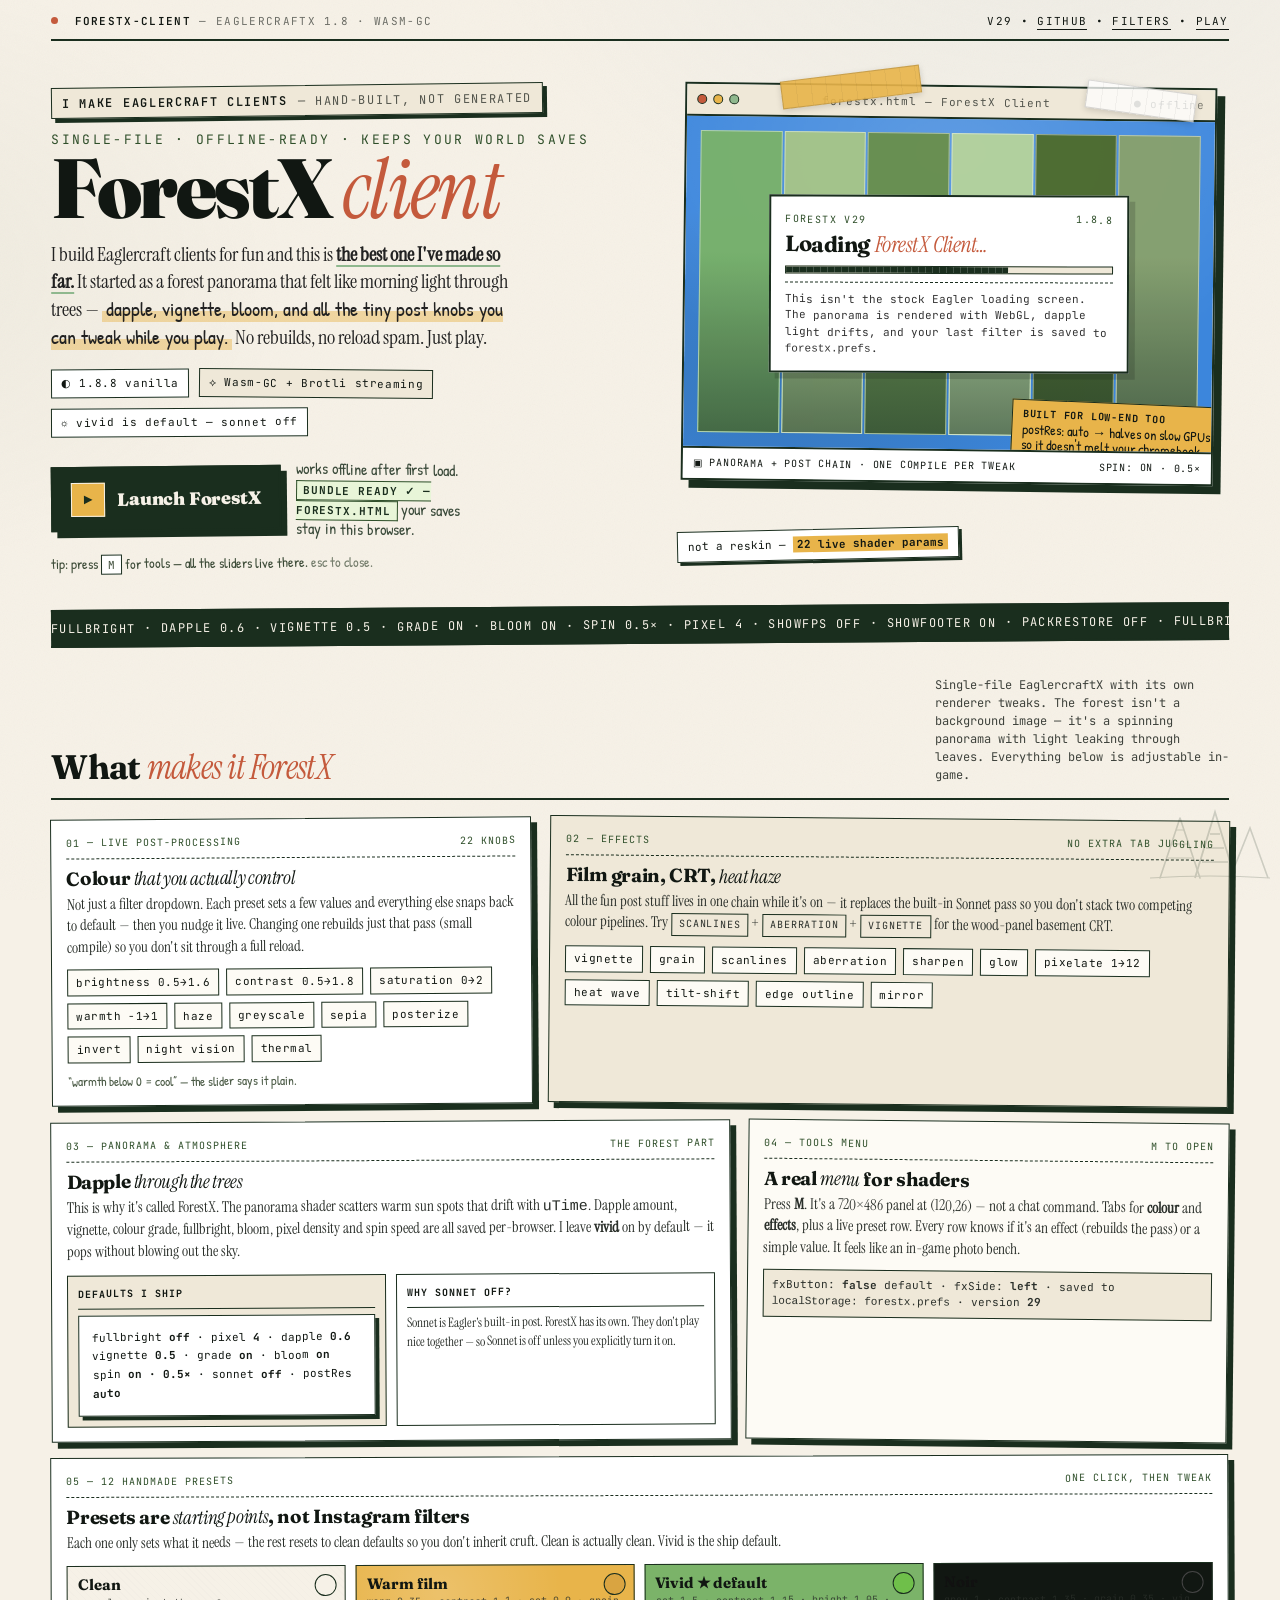
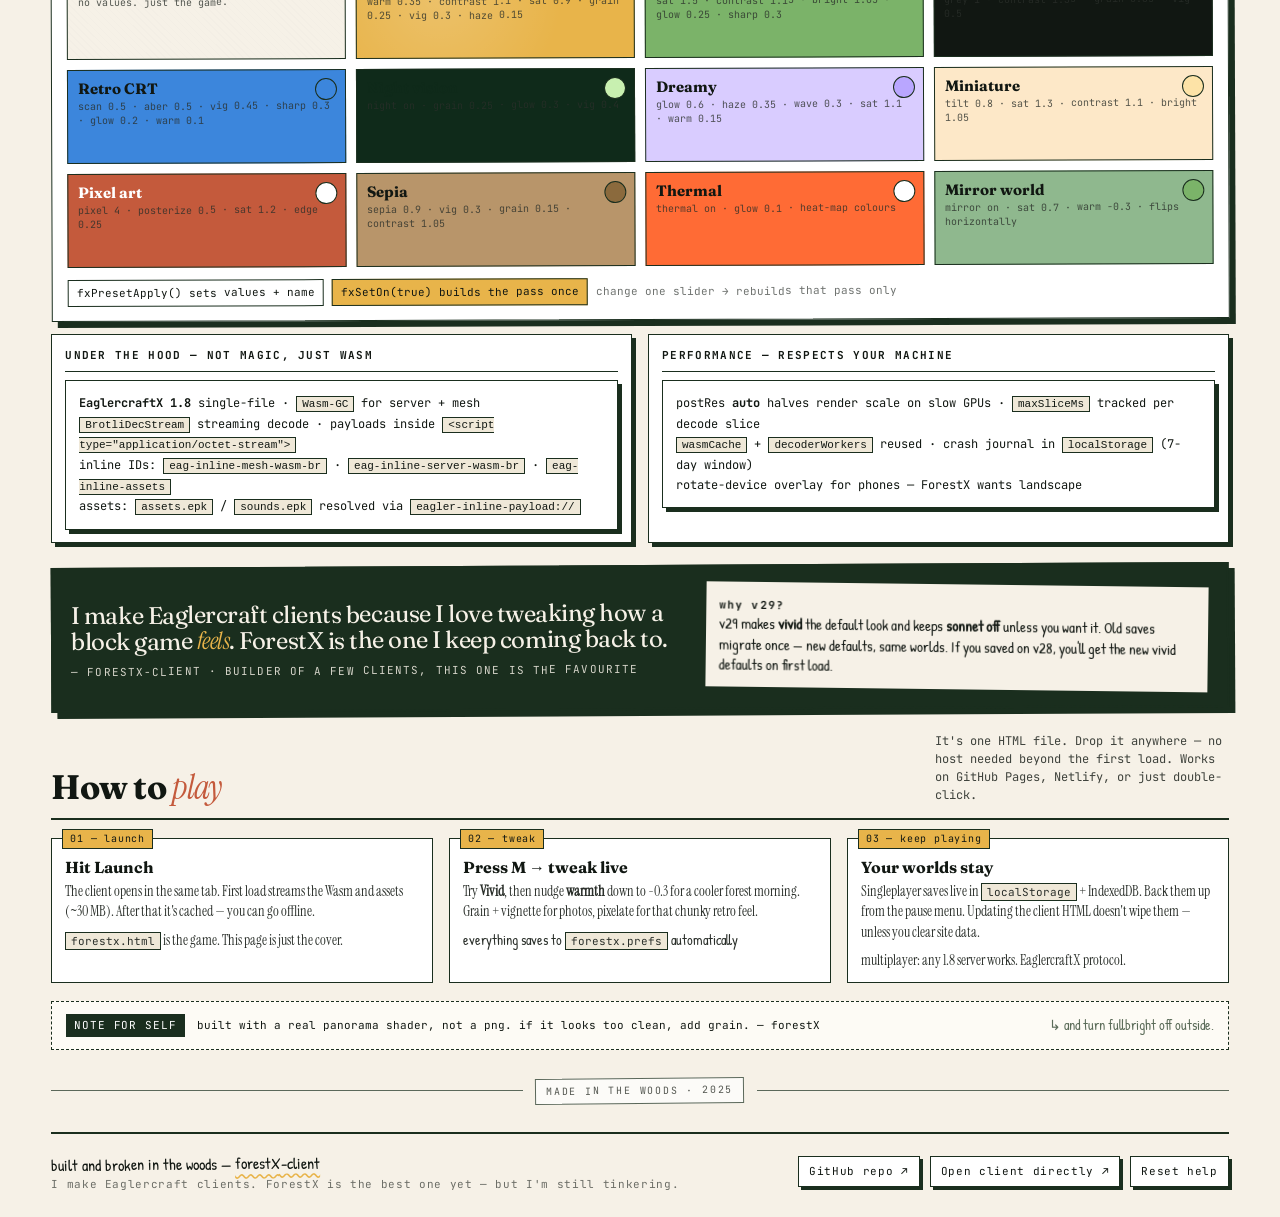
==== commit f2d4adad: "ForestX v29 — landing + assembled client - index.html: hand-made landing (paper/tape/ink), not AI lo" ====
--- a/index.html
+++ b/index.html
@@ -1,154 +1,916 @@
 <!doctype html>
 <html lang="en">
 <head>
-<meta charset="utf-8">
-<meta name="viewport" content="width=device-width, initial-scale=1">
-<title>ForestX — Play Eaglercraft Online | One Single HTML File</title>
-<meta name="description" content="ForestX is a full Eaglercraft-style Minecraft experience packed into one HTML file. Play instantly in your browser, or download forestx.html (~86 MB) and play anywhere — even offline.">
-<meta name="theme-color" content="#0b1f0e">
-<meta property="og:title" content="ForestX — Play Eaglercraft Online">
-<meta property="og:description" content="A full browser Minecraft experience in ONE HTML file. Play online, or download it and play anywhere — even offline.">
-<meta property="og:type" content="website">
-<meta property="og:image" content="assets/hero-world.jpg">
-<link rel="icon" href="assets/favicon.svg" type="image/svg+xml">
+<meta charset="utf-8" />
+<meta name="viewport" content="width=device-width, initial-scale=1" />
+<title>ForestX Client — the Eaglercraft client I actually want to play</title>
+<meta name="description" content="I make Eaglercraft clients. ForestX is the best one I've built so far — vivid post-processing, 12 handmade filters, forest panorama, and EaglercraftX 1.8 Wasm-GC under the hood." />
+<link rel="icon" href="data:image/svg+xml,%3Csvg xmlns='http://www.w3.org/2000/svg' viewBox='0 0 32 32'%3E%3Cpath fill='%231a2e1e' d='M16 2 L6 12 L9 12 L6 20 L12 20 L8 30 L24 30 L20 20 L26 20 L23 12 L26 12 Z'/%3E%3C/svg%3E" />
 <link rel="preconnect" href="https://fonts.googleapis.com">
 <link rel="preconnect" href="https://fonts.gstatic.com" crossorigin>
-<link href="https://fonts.googleapis.com/css2?family=Press+Start+2P&family=Space+Grotesk:wght@400;500;600;700&display=swap" rel="stylesheet">
-<link rel="stylesheet" href="styles.css">
+<link href="https://fonts.googleapis.com/css2?family=Fraunces:opsz,ital,soft,wght@9..144,0,0,900;9..144,1,0,900&family=Instrument+Serif:ital@0;1&family=JetBrains+Mono:wght@400;600&family=Patrick+Hand&display=swap" rel="stylesheet">
+<style>
+  :root{
+    --paper:#f6f1e7;
+    --paper2:#efe8d8;
+    --ink:#111712;
+    --forest:#1a2e1e;
+    --moss:#2f4f2a;
+    --sage:#8fb88e;
+    --mustard:#e8b44a;
+    --brick:#c45a3c;
+    --sky:#3c86dc;
+    --line:#1a2e1e;
+  }
+  *{box-sizing:border-box}
+  html,body{margin:0;background:var(--paper);color:var(--ink)}
+  body{
+    font-family: "Instrument Serif", Georgia, serif;
+    line-height:1.35;
+    overflow-x:hidden;
+  }
+  /* grain */
+  body::before{
+    content:"";
+    position:fixed;inset:0;
+    pointer-events:none;opacity:.55;
+    background-image:
+      url("data:image/svg+xml,%3Csvg xmlns='http://www.w3.org/2000/svg' width='180' height='180' viewBox='0 0 180 180'%3E%3Cfilter id='n'%3E%3CfeTurbulence type='fractalNoise' baseFrequency='.9' numOctaves='3' stitchTiles='stitch'/%3E%3C/filter%3E%3Crect width='100%25' height='100%25' filter='url(%23n)' opacity='.06'/%3E%3C/svg%3E"),
+      radial-gradient(900px 600px at 80% -10%, rgba(60,134,220,.08), transparent 60%),
+      radial-gradient(700px 500px at -10% 30%, rgba(47,79,42,.07), transparent 60%);
+    mix-blend-mode:multiply;
+  }
+  a{color:inherit}
+  .wrap{width:min(1180px,92vw);margin:0 auto;position:relative}
+
+  /* top bar - looks like a stamped label */
+  .topline{
+    display:flex;align-items:center;justify-content:space-between;
+    gap:16px;
+    padding:14px 0 10px;
+    border-bottom:2px solid var(--line);
+    font-family:"JetBrains Mono", monospace;
+    font-size:11px;letter-spacing:.12em;text-transform:uppercase;
+  }
+  .topline b{font-weight:600}
+  .topline .dot{width:7px;height:7px;background:var(--brick);border-radius:50%;display:inline-block;margin-right:8px;vertical-align:1px}
+  .topline a{ text-decoration:none;border-bottom:1px solid currentColor; padding-bottom:1px}
+  .topline a:hover{ background:var(--mustard)}
+
+  /* hero */
+  .hero{
+    display:grid;
+    grid-template-columns: 1.05fr .95fr;
+    gap:28px;
+    padding:34px 0 18px;
+    align-items:stretch;
+  }
+  @media (max-width: 900px){ .hero{grid-template-columns:1fr} }
+
+  .hero-left{
+    position:relative;
+    padding:10px 0 6px;
+  }
+  .kicker{
+    font-family:"JetBrains Mono", monospace;
+    font-size:12px;letter-spacing:.14em;text-transform:uppercase;
+    display:inline-flex;align-items:center;gap:10px;
+    border:1.5px solid var(--line);
+    padding:7px 10px 6px;
+    background:var(--paper2);
+    transform:rotate(-0.7deg);
+    box-shadow: 4px 4px 0 var(--line);
+  }
+  .kicker span{opacity:.7}
+  .kicker strong{font-weight:600}
+  .wordmark{
+    margin:18px 0 8px;
+    line-height:.9;
+    position:relative;
+  }
+  .wordmark .small{
+    font-family:"JetBrains Mono", monospace;
+    font-size:13px;letter-spacing:.18em;text-transform:uppercase;
+    color:var(--moss);
+    display:block;margin-bottom:6px;
+  }
+  .wordmark h1{
+    font-family:"Fraunces", serif;
+    font-size: clamp(46px, 8vw, 84px);
+    font-weight:900;
+    letter-spacing:-.03em;
+    margin:0;
+    line-height:.85;
+  }
+  .wordmark h1 i{
+    font-family:"Instrument Serif", serif;
+    font-weight:400;
+    font-style:italic;
+    color:var(--brick);
+    letter-spacing:-.02em;
+  }
+  .wordmark .scribble{
+    position:absolute;
+    left: -6px; top: 54%;
+    width: 320px; height: 18px;
+    background: var(--mustard);
+    opacity:.35;
+    z-index:-1;
+    transform: rotate(-1.2deg);
+  }
+  @media (max-width:900px){ .wordmark .scribble{width:66vw} }
+  .lede{
+    font-size:20px;
+    max-width:52ch;
+    margin:16px 0 0;
+    color:#222;
+  }
+  .lede em{
+    font-family:"Patrick Hand", cursive;
+    font-style:normal;
+    background: linear-gradient(transparent 60%, rgba(232,180,74,.45) 0);
+    padding:0 4px;
+  }
+  .lede strong{ font-weight:900; text-decoration: underline; text-decoration-thickness: 2px; text-underline-offset:4px; text-decoration-color: var(--sage) }
+
+  /* fact list - like field notes */
+  .field-notes{
+    margin:18px 0 0;
+    display:flex;flex-wrap:wrap;gap:10px;
+    font-family:"JetBrains Mono", monospace;
+    font-size:11px;letter-spacing:.06em;
+  }
+  .field-notes span{
+    border:1px solid var(--line);
+    padding:6px 9px;
+    background: white;
+    transform: rotate(-0.4deg);
+  }
+  .field-notes span:nth-child(2){ transform: rotate(0.5deg); background: var(--paper2)}
+  .field-notes span:nth-child(3){ transform: rotate(-0.3deg)}
+
+  .cta-row{
+    display:flex;flex-wrap:wrap;align-items:center;gap:14px;
+    margin:22px 0 6px;
+  }
+  .btn-launch{
+    appearance:none;
+    border:2px solid var(--line);
+    background: var(--forest);
+    color: var(--paper);
+    font-family: "Fraunces", serif;
+    font-weight:900;
+    font-size:18px;
+    letter-spacing:-.01em;
+    padding:14px 18px 13px;
+    display:inline-flex;align-items:center;gap:12px;
+    cursor:pointer;
+    box-shadow: 6px 6px 0 var(--line);
+    transform: rotate(-0.6deg);
+    transition: transform .12s, box-shadow .12s, background .12s;
+    text-decoration:none;
+  }
+  .btn-launch:hover{ transform: rotate(0deg) translate(-1px,-1px); box-shadow: 7px 7px 0 var(--line); background:#0f2212 }
+  .btn-launch:active{ transform: rotate(0deg) translate(2px,2px); box-shadow: 3px 3px 0 var(--line)}
+  .btn-launch .arrow{
+    width:34px;height:34px;
+    border:1.5px solid var(--paper);
+    display:grid;place-items:center;
+    font-family:"JetBrains Mono", monospace;
+    font-size:14px;
+    line-height:1;
+    background: var(--mustard);
+    color: var(--forest);
+  }
+  .btn-sub{
+    font-family:"Patrick Hand", cursive;
+    font-size:16px;
+    color:#3a4a3a;
+    max-width:24ch;
+    line-height:1.25;
+    transform: rotate(0.6deg);
+  }
+  .btn-sub b{ color: var(--forest); font-family:"JetBrains Mono", monospace; font-size:11px; letter-spacing:.08em; text-transform:uppercase; background: var(--paper2); border:1px solid var(--line); padding:2px 6px; }
+
+  /* hero right - preview */
+  .preview-wrap{
+    position:relative;
+    padding:10px 14px 14px 0;
+  }
+  .tape{
+    position:absolute;
+    top:-2px; left:18%;
+    width:140px;height:28px;
+    background: rgba(232,180,74,.9);
+    border:1px solid rgba(0,0,0,.15);
+    transform: rotate(-7deg);
+    box-shadow: 0 2px 6px rgba(0,0,0,.15);
+    z-index:3;
+  }
+  .tape::after{
+    content:""; position:absolute; inset:0;
+    background: repeating-linear-gradient(90deg, transparent 0 14px, rgba(0,0,0,.04) 14px 15px);
+  }
+  .tape2{
+    left:auto; right:6%; top: 12px;
+    width:110px; transform: rotate(8deg);
+    background: rgba(255,255,255,.75);
+  }
+  .browser{
+    background: white;
+    border:2px solid var(--line);
+    box-shadow: 8px 8px 0 var(--line);
+    overflow:hidden;
+    transform: rotate(0.7deg);
+    position:relative;
+  }
+  .browser-bar{
+    height:32px;
+    border-bottom:2px solid var(--line);
+    display:flex;align-items:center;gap:8px;
+    padding:0 10px;
+    background: var(--paper2);
+    font-family:"JetBrains Mono", monospace;
+    font-size:11px;letter-spacing:.08em;
+  }
+  .browser-bar .dots{display:flex;gap:6px}
+  .browser-bar .dots i{width:10px;height:10px;border:1px solid var(--line);border-radius:50%;display:block}
+  .browser-bar .dots i:nth-child(1){background:var(--brick)}
+  .browser-bar .dots i:nth-child(2){background:var(--mustard)}
+  .browser-bar .dots i:nth-child(3){background:var(--sage)}
+  .browser-screen{
+    aspect-ratio: 16/10;
+    background:#3c86dc;
+    position:relative;
+    overflow:hidden;
+    display:grid;place-items:center;
+  }
+  .browser-screen::before{
+    content:"";
+    position:absolute;inset:0;
+    background:
+      radial-gradient(600px 400px at 50% 10%, rgba(255,255,255,.18), transparent 60%),
+      radial-gradient(500px 300px at 20% 80%, rgba(26,46,30,.18), transparent 60%);
+  }
+  /* faux forest panorama strip */
+  .pano{
+    position:absolute;inset:0;
+    display:grid;grid-template-columns:repeat(6,1fr);
+    gap:2px;
+    padding:14px;
+    opacity:.95;
+  }
+  .pano div{
+    border:1px solid rgba(255,255,255,.45);
+    background: linear-gradient(180deg, rgba(255,255,255,.9), rgba(0,0,0,.15));
+    position:relative;overflow:hidden;
+  }
+  .pano div::after{
+    content:"";
+    position:absolute;inset:0;
+    background: linear-gradient(180deg, transparent 40%, rgba(26,46,30,.55));
+  }
+  .pano div:nth-child(1){ background:#7bb369 }
+  .pano div:nth-child(2){ background:#a8c686 }
+  .pano div:nth-child(3){ background:#6a8f4a }
+  .pano div:nth-child(4){ background:#b7d39a }
+  .pano div:nth-child(5){ background:#4f6b2a }
+  .pano div:nth-child(6){ background:#8aa26b }
+
+  .loading-card{
+    position:relative;
+    background:white;
+    border:2px solid var(--line);
+    width:min(360px, 82%);
+    padding:16px 14px 13px;
+    box-shadow: 6px 6px 0 rgba(17,23,18,.18);
+    transform: rotate(-0.5deg);
+    z-index:2;
+  }
+  .loading-card .eyebrow{
+    font-family:"JetBrains Mono", monospace;
+    font-size:10px;letter-spacing:.14em;text-transform:uppercase;
+    color:var(--moss);
+    display:flex;justify-content:space-between;align-items:center;
+  }
+  .loading-card h3{
+    font-family:"Fraunces", serif;
+    font-size:22px; margin:6px 0 4px; line-height:1;
+    letter-spacing:-.02em;
+  }
+  .loading-card h3 i{ font-family:"Instrument Serif", serif; font-weight:400; font-style:italic; color:var(--brick)}
+  .loading-card p{
+    font-family:"JetBrains Mono", monospace;
+    font-size:11px; line-height:1.5; color:#333;
+    margin:8px 0 0;
+    border-top:1px dashed var(--line);
+    padding-top:8px;
+  }
+  .progress{
+    height:8px;border:1px solid var(--line); background:var(--paper2); margin-top:10px; position:relative; overflow:hidden;
+  }
+  .progress i{
+    position:absolute; left:0; top:0; bottom:0; width:68%;
+    background: var(--forest);
+    background-image: repeating-linear-gradient(90deg, transparent 0 6px, rgba(255,255,255,.18) 6px 7px);
+  }
+  .screen-foot{
+    display:flex;justify-content:space-between;align-items:center;
+    padding:8px 10px;
+    font-family:"JetBrains Mono", monospace;
+    font-size:10px;letter-spacing:.08em;text-transform:uppercase;
+    background: white;
+    border-top:2px solid var(--line);
+  }
+  .hand-note{
+    position:absolute;
+    right:-10px; bottom:-14px;
+    background: var(--mustard);
+    border:1.5px solid var(--line);
+    padding:8px 10px;
+    font-family:"Patrick Hand", cursive;
+    font-size:14px; line-height:1.1;
+    transform: rotate(1.8deg);
+    box-shadow: 3px 3px 0 var(--line);
+    z-index:4;
+  }
+  .hand-note b{ font-family:"JetBrains Mono", monospace; font-size:10px; letter-spacing:.08em; text-transform:uppercase; display:block; margin-bottom:2px}
+
+  /* marquee */
+  .marquee{
+    border-top:2px solid var(--line);
+    border-bottom:2px solid var(--line);
+    background: var(--forest);
+    color: var(--paper);
+    overflow:hidden;
+    white-space:nowrap;
+    font-family:"JetBrains Mono", monospace;
+    font-size:12px; letter-spacing:.12em; text-transform:uppercase;
+    padding:9px 0;
+    transform: rotate(-0.4deg);
+    margin:10px 0 0;
+  }
+  .marquee span{ display:inline-block; padding-right:36px; animation: scroll 22s linear infinite}
+  @keyframes scroll{ from{transform:translateX(0)} to{transform:translateX(-50%)} }
+
+  /* features */
+  .section{
+    padding:32px 0 10px;
+  }
+  .section-head{
+    display:flex;align-items:end;justify-content:space-between;gap:18px;
+    border-bottom:2px solid var(--line);
+    padding-bottom:14px;
+    margin-bottom:18px;
+    flex-wrap:wrap;
+  }
+  .section-head h2{
+    font-family:"Fraunces", serif;
+    font-size:34px; line-height:.9; margin:0;
+    letter-spacing:-.02em;
+  }
+  .section-head h2 i{ font-family:"Instrument Serif", serif; font-style:italic; font-weight:400; color:var(--brick)}
+  .section-head p{
+    font-family:"JetBrains Mono", monospace;
+    font-size:12px; line-height:1.5;
+    max-width:42ch;
+    margin:0;
+    opacity:.8;
+  }
+  .grid{
+    display:grid;
+    grid-template-columns: repeat(12, 1fr);
+    gap:16px;
+  }
+  .card{
+    background:white;
+    border:1.8px solid var(--line);
+    padding:16px 15px 14px;
+    box-shadow: 6px 6px 0 var(--line);
+    position:relative;
+  }
+  .card h3{
+    font-family:"Fraunces", serif;
+    font-size:19px; margin:0 0 6px; letter-spacing:-.02em; line-height:1;
+  }
+  .card h3 em{ font-family:"Instrument Serif", serif; font-style:italic; font-weight:400 }
+  .card p{
+    font-family:"Instrument Serif", serif;
+    font-size:15px; line-height:1.45; margin:6px 0 0; color:#2a2f2a;
+  }
+  .card .meta{
+    font-family:"JetBrains Mono", monospace;
+    font-size:10px; letter-spacing:.1em; text-transform:uppercase;
+    color:var(--moss);
+    border-bottom:1px dashed var(--line);
+    padding-bottom:8px; margin-bottom:10px;
+    display:flex;justify-content:space-between;gap:8px;
+  }
+  .tag{
+    font-family:"JetBrains Mono", monospace;
+    font-size:10px; letter-spacing:.08em; text-transform:uppercase;
+    border:1px solid var(--line);
+    padding:3px 7px;
+    background: var(--paper2);
+    display:inline-block;
+  }
+  .chips{ display:flex;flex-wrap:wrap;gap:7px; margin-top:10px}
+  .chips span{
+    font-family:"JetBrains Mono", monospace;
+    font-size:11px; letter-spacing:.04em;
+    border:1px solid var(--line);
+    padding:5px 8px;
+    background: #fdfbf5;
+  }
+  .chips span.on{ background: var(--forest); color:var(--paper); border-color:var(--forest)}
+
+  /* specific placements - deliberately uneven */
+  .c1{ grid-column: span 5; transform: rotate(-0.4deg)}
+  .c2{ grid-column: span 7; transform: rotate(0.5deg); background: var(--paper2)}
+  .c3{ grid-column: span 7; transform: rotate(-0.3deg)}
+  .c4{ grid-column: span 5; transform: rotate(0.6deg); background:#fdfbf5}
+  .c5{ grid-column: span 12; transform: rotate(-0.2deg)}
+  @media (max-width:900px){
+    .c1,.c2,.c3,.c4,.c5{ grid-column: span 12; transform:none}
+  }
+
+  /* preset wall */
+  .preset-wall{
+    display:grid;
+    grid-template-columns: repeat(4, 1fr);
+    gap:10px;
+    margin-top:12px;
+  }
+  @media (max-width:900px){ .preset-wall{grid-template-columns: repeat(2, 1fr)} }
+  @media (max-width:520px){ .preset-wall{grid-template-columns:1fr} }
+  .preset{
+    border:1.5px solid var(--line);
+    background:white;
+    padding:10px 10px 9px;
+    position:relative;
+    overflow:hidden;
+    min-height:94px;
+  }
+  .preset::before{
+    content:""; position:absolute; inset:0;
+    opacity:.18; pointer-events:none;
+  }
+  .preset h4{ margin:0; font-family:"Fraunces", serif; font-size:15px; line-height:1; position:relative}
+  .preset p{ margin:4px 0 0; font-family:"JetBrains Mono", monospace; font-size:10px; line-height:1.4; opacity:.8; position:relative}
+  .preset .swatch{
+    position:absolute; right:8px; top:8px;
+    width:22px;height:22px; border:1.5px solid var(--line);
+    border-radius:50%;
+  }
+  /* assign swatch colors */
+  .p-clean{ background:#f6f1e7} .p-clean::before{background: repeating-linear-gradient(45deg, transparent 0 4px, rgba(0,0,0,.06) 4px 5px)}
+  .p-warm{ background:#e8b44a} .p-warm::before{ background: radial-gradient(circle at 30% 30%, white, transparent 60%)}
+  .p-vivid{ background:#7bb369}
+  .p-noir{ background:#111712; color:#f6f1e7}
+  .p-crt{ background:#3c86dc}
+  .p-night{ background:#0f2a1a; color:#c8f0b0}
+  .p-dream{ background:#d9ccff}
+  .p-mini{ background:#fde8c8}
+  .p-pixel{ background:#c45a3c; color:white}
+  .p-sepia{ background:#b8956a}
+  .p-thermal{ background:#ff6b35}
+  .p-mirror{ background:#8fb88e}
+
+  .preset p, .preset h4{ mix-blend-mode: normal }
+
+  /* specs */
+  .specs{
+    display:grid;
+    grid-template-columns: 1fr 1fr;
+    gap:16px;
+    margin-top:14px;
+    font-family:"JetBrains Mono", monospace;
+    font-size:12px; line-height:1.6;
+  }
+  @media (max-width:700px){ .specs{grid-template-columns:1fr} }
+  .specs div{
+    border:1.5px solid var(--line);
+    background:white;
+    padding:12px 13px;
+    box-shadow: 4px 4px 0 var(--line);
+  }
+  .specs h4{
+    margin:0 0 8px;
+    font-size:11px; letter-spacing:.12em; text-transform:uppercase;
+    border-bottom:1px solid var(--line); padding-bottom:6px;
+  }
+  .specs code{
+    background: var(--paper2);
+    border:1px solid var(--line);
+    padding:1px 5px;
+    font-size:11px;
+  }
+
+  /* quote */
+  .quote{
+    margin:22px 0 6px;
+    border:2px solid var(--line);
+    background: var(--forest);
+    color: var(--paper);
+    padding:18px 18px 16px;
+    transform: rotate(-0.3deg);
+    box-shadow: 6px 6px 0 var(--line);
+    display:grid;
+    grid-template-columns: 1.1fr .9fr;
+    gap:18px;
+    align-items:center;
+  }
+  @media (max-width:800px){ .quote{grid-template-columns:1fr} }
+  .quote blockquote{
+    margin:0;
+    font-family:"Fraunces", serif;
+    font-size:24px; line-height:1.1; letter-spacing:-.02em;
+  }
+  .quote blockquote i{ font-family:"Instrument Serif", serif; font-style:italic; font-weight:400; color:var(--mustard)}
+  .quote cite{
+    display:block; margin-top:10px;
+    font-family:"JetBrains Mono", monospace; font-size:11px; letter-spacing:.1em; text-transform:uppercase; opacity:.85; font-style:normal;
+  }
+  .quote .side{
+    font-family:"Patrick Hand", cursive;
+    font-size:15px; line-height:1.35;
+    background: var(--paper);
+    color: var(--ink);
+    border:1.5px solid var(--line);
+    padding:12px 13px;
+    transform: rotate(1deg);
+  }
+
+  /* how to play */
+  .how{
+    display:grid;
+    grid-template-columns: 1fr 1fr 1fr;
+    gap:16px;
+    margin-top:14px;
+  }
+  @media (max-width:800px){ .how{grid-template-columns:1fr} }
+  .how div{
+    border:1.5px solid var(--line);
+    background:white;
+    padding:14px 13px 12px;
+    position:relative;
+  }
+  .how div::before{
+    content: attr(data-n);
+    position:absolute; top:-10px; left:10px;
+    background: var(--mustard);
+    border:1.5px solid var(--line);
+    font-family:"JetBrains Mono", monospace;
+    font-size:10px; letter-spacing:.08em; padding:2px 7px;
+  }
+  .how h4{ margin:6px 0 6px; font-family:"Fraunces", serif; font-size:16px; line-height:1}
+  .how p{ margin:0; font-family:"Instrument Serif", serif; font-size:14px; line-height:1.45; color:#2a2f2a}
+  .how code{ font-family:"JetBrains Mono", monospace; font-size:11px; background:var(--paper2); border:1px solid var(--line); padding:1px 5px}
+
+  /* footer */
+  footer{
+    margin-top:28px;
+    border-top:2px solid var(--line);
+    padding:18px 0 26px;
+    display:flex;flex-wrap:wrap;gap:14px;justify-content:space-between;align-items:center;
+    font-family:"JetBrains Mono", monospace;
+    font-size:11px; letter-spacing:.06em;
+  }
+  footer .sig{
+    font-family:"Patrick Hand", cursive;
+    font-size:16px; letter-spacing:0;
+    transform: rotate(-0.6deg);
+  }
+  .footer-links{ display:flex; gap:10px; flex-wrap:wrap}
+  .footer-links a{
+    border:1.5px solid var(--line);
+    padding:7px 10px;
+    background:white;
+    text-decoration:none;
+    box-shadow: 3px 3px 0 var(--line);
+  }
+  .footer-links a:hover{ background:var(--paper2)}
+
+  /* tiny helpers */
+  .scribble-underline{
+    text-decoration: underline;
+    text-decoration-color: var(--mustard);
+    text-decoration-style: wavy;
+    text-underline-offset:4px;
+  }
+</style>
 </head>
 <body>
-
-<header class="nav">
-  <a class="logo" href="#home" aria-label="ForestX home">
-    <span class="logo-block" aria-hidden="true"><i></i></span>
-    <span class="logo-text">FOREST<em>X</em></span>
-  </a>
-  <nav class="nav-links" aria-label="Main">
-    <a href="#features">Features</a>
-    <a href="#download">Download</a>
-    <a href="#controls">Controls</a>
-    <a href="#faq">FAQ</a>
+<div class="wrap">
+  <nav class="topline">
+    <div><span class="dot"></span> <b>forestX-client</b> <span style="opacity:.6">— EaglercraftX 1.8 · Wasm-GC</span></div>
+    <div>v29 • <a href="https://github.com/forestX-client/forestX-client" target="_blank" rel="noopener">github</a> • <a href="#presets">filters</a> • <a href="#launch">play</a></div>
   </nav>
-</header>
-
-<!-- ============ HERO ============ -->
-<section class="hero" id="home">
-  <div class="hero-inner">
-    <div class="hero-copy">
-      <p class="eyebrow"><span class="pulse-dot" aria-hidden="true"></span> SINGLE-FILE BROWSER CLIENT</p>
-      <h1 class="hero-title">FOREST<span>X</span></h1>
-      <p class="hero-sub">
-        A full <strong>Eaglercraft-style Minecraft experience</strong> packed into
-        <strong>one HTML file</strong>. Play it right here in your browser — or
-        <a href="#download">download the file</a> and run it anywhere, even offline.
+
+  <section class="hero">
+    <div class="hero-left">
+      <div class="kicker"><strong>I MAKE EAGLERCRAFT CLIENTS</strong> <span>— hand-built, not generated</span></div>
+
+      <div class="wordmark">
+        <span class="small">single-file · offline-ready · keeps your world saves</span>
+        <div class="scribble"></div>
+        <h1>ForestX <i>client</i></h1>
+      </div>
+
+      <p class="lede">
+        I build Eaglercraft clients for fun and this is <strong>the best one I've made so far.</strong>
+        It started as a forest panorama that felt like morning light through trees — <em>dapple, vignette, bloom, and all the tiny post knobs you can tweak while you play.</em>
+        No rebuilds, no reload spam. Just play.
       </p>
-      <!-- The ONE Play button. Same-tab link to play.html — no popup, nothing to block. -->
-      <a class="btn btn-mc btn-big" href="play.html">▶&nbsp; PLAY</a>
-      <ul class="hero-checks">
-        <li>✓ No install</li>
-        <li>✓ No account</li>
-        <li>✓ Multiplayer ready</li>
-        <li>✓ Works offline*</li>
-      </ul>
-      <p class="hero-note">*With the <a href="#download">downloaded file</a>. Multiplayer needs a connection, obviously.</p>
-    </div>
-
-    <figure class="shot">
-      <div class="shot-bar" aria-hidden="true">
-        <span class="dot red"></span><span class="dot yellow"></span><span class="dot green"></span>
-        <span class="shot-url">forestx.html — running in your browser</span>
-      </div>
-      <img src="assets/hero-world.jpg" alt="A voxel forest world in ForestX at sunset" fetchpriority="high">
-    </figure>
+
+      <div class="field-notes">
+        <span>◐ 1.8.8 vanilla</span>
+        <span>⟡ Wasm-GC + Brotli streaming</span>
+        <span>☼ vivid is default — sonnet off</span>
+      </div>
+
+      <div class="cta-row" id="launch">
+        <a class="btn-launch" href="./forestx.html" id="launchBtn">
+          <span class="arrow">▶</span>
+          Launch ForestX
+        </a>
+        <div class="btn-sub">
+          works offline after first load.<br>
+          <b id="bundleState">checking bundle…</b> your saves stay in this browser.
+        </div>
+      </div>
+
+      <div style="margin-top:14px; font-family:'Patrick Hand',cursive; font-size:14px; color:#3b4a36; transform:rotate(-0.4deg)">
+        tip: press <span style="font-family:'JetBrains Mono',monospace; font-size:11px; border:1px solid var(--line); padding:2px 6px; background:white">M</span> for tools — all the sliders live there. <span style="opacity:.7">esc to close.</span>
+      </div>
+    </div>
+
+    <div class="preview-wrap">
+      <div class="tape"></div>
+      <div class="tape tape2"></div>
+
+      <div class="browser">
+        <div class="browser-bar">
+          <div class="dots"><i></i><i></i><i></i></div>
+          <div style="flex:1; text-align:center; opacity:.7">forestx.html — ForestX Client</div>
+          <div style="opacity:.5">● offline</div>
+        </div>
+
+        <div class="browser-screen">
+          <div class="pano">
+            <div></div><div></div><div></div><div></div><div></div><div></div>
+          </div>
+
+          <div class="loading-card">
+            <div class="eyebrow"><span>ForestX v29</span><span>1.8.8</span></div>
+            <h3>Loading <i>ForestX Client…</i></h3>
+            <div class="progress"><i></i></div>
+            <p>This isn't the stock Eagler loading screen. The panorama is rendered with WebGL, dapple light drifts, and your last filter is saved to <code>forestx.prefs</code>.</p>
+          </div>
+
+          <div class="hand-note">
+            <b>built for low-end too</b>
+            postRes: auto → halves on slow GPUs<br>so it doesn't melt your chromebook
+          </div>
+        </div>
+
+        <div class="screen-foot">
+          <span>▣ panorama + post chain · one compile per tweak</span>
+          <span>spin: on · 0.5×</span>
+        </div>
+      </div>
+
+      <div style="position:absolute; left:-6px; bottom:18px; background:white; border:1.5px solid var(--line); padding:7px 10px; font-family:'JetBrains Mono',monospace; font-size:11px; transform:rotate(-1.2deg); box-shadow:3px 3px 0 var(--line);">
+        not a reskin — <b style="background:var(--mustard); padding:1px 4px;">22 live shader params</b>
+      </div>
+    </div>
+  </section>
+
+  <div class="marquee" aria-hidden="true">
+    <span>fullbright · dapple 0.6 · vignette 0.5 · grade on · bloom on · spin 0.5× · pixel 4 · showFps off · showFooter on · packRestore off · fullbright · dapple 0.6 · vignette 0.5 · grade on · bloom on · spin 0.5× · pixel 4 ·</span>
+    <span>fullbright · dapple 0.6 · vignette 0.5 · grade on · bloom on · spin 0.5× · pixel 4 · showFps off · showFooter on · packRestore off · fullbright · dapple 0.6 · vignette 0.5 · grade on · bloom on · spin 0.5× · pixel 4 ·</span>
   </div>
-</section>
-
-<!-- ============ FEATURES ============ -->
-<section class="section" id="features">
-  <div class="wrap">
-    <p class="kicker">WHY FORESTX</p>
-    <h2 class="section-title">Everything in one block</h2>
-
-    <div class="cards">
-      <article class="card"><div class="card-icon">⚡</div><h3>Instant Play</h3><p>No installs, no accounts, no setup. Click play and you are in a world within seconds — everything runs client-side.</p></article>
-      <article class="card"><div class="card-icon">📦</div><h3>One Single File</h3><p>The entire client — engine, assets, sounds and WASM — bundled into a single <code>forestx.html</code> you can store anywhere.</p></article>
-      <article class="card"><div class="card-icon">👥</div><h3>Multiplayer Ready</h3><p>Connect to Eaglercraft-compatible WebSocket servers and play with friends, just like the desktop experience.</p></article>
-      <article class="card"><div class="card-icon">🔌</div><h3>Works Offline</h3><p>Save the file to a USB stick or your desktop and launch it with a double click. No internet required after download.</p></article>
-      <article class="card"><div class="card-icon">🎮</div><h3>Full Game Feel</h3><p>Survival and creative modes, worlds saved in your browser, sound packs and resource assets all included.</p></article>
-      <article class="card"><div class="card-icon">🔗</div><h3>Share Freely</h3><p>One file means one link. Send it to a friend, host it on a school drive, or drop it on any static host.</p></article>
-    </div>
+
+  <section class="section">
+    <div class="section-head">
+      <h2>What <i>makes it ForestX</i></h2>
+      <p>Single-file EaglercraftX with its own renderer tweaks. The forest isn't a background image — it's a spinning panorama with light leaking through leaves. Everything below is adjustable in-game.</p>
+    </div>
+
+    <div class="grid">
+      <div class="card c1">
+        <div class="meta"><span>01 — live post-processing</span><span>22 knobs</span></div>
+        <h3>Colour <em>that you actually control</em></h3>
+        <p>Not just a filter dropdown. Each preset sets a few values and everything else snaps back to default — then you nudge it live. Changing one rebuilds just that pass (small compile) so you don't sit through a full reload.</p>
+        <div class="chips">
+          <span>brightness 0.5→1.6</span><span>contrast 0.5→1.8</span><span>saturation 0→2</span>
+          <span>warmth -1→1</span><span>haze</span><span>greyscale</span><span>sepia</span><span>posterize</span>
+          <span>invert</span><span>night vision</span><span>thermal</span>
+        </div>
+        <div style="margin-top:10px; font-family:'Patrick Hand',cursive; font-size:13px; color:#4a5a45">“warmth below 0 = cool” — the slider says it plain.</div>
+      </div>
+
+      <div class="card c2">
+        <div class="meta"><span>02 — effects</span><span>no extra tab juggling</span></div>
+        <h3>Film grain, CRT, <em>heat haze</em></h3>
+        <p>All the fun post stuff lives in one chain while it's on — it replaces the built-in Sonnet pass so you don't stack two competing colour pipelines. Try <span class="tag">scanlines</span> + <span class="tag">aberration</span> + <span class="tag">vignette</span> for the wood-panel basement CRT.</p>
+        <div class="chips">
+          <span>vignette</span><span>grain</span><span>scanlines</span><span>aberration</span><span>sharpen</span><span>glow</span><span>pixelate 1→12</span><span>heat wave</span><span>tilt-shift</span><span>edge outline</span><span>mirror</span>
+        </div>
+      </div>
+
+      <div class="card c3">
+        <div class="meta"><span>03 — panorama &amp; atmosphere</span><span>the forest part</span></div>
+        <h3>Dapple <em>through the trees</em></h3>
+        <p>This is why it's called ForestX. The panorama shader scatters warm sun spots that drift with <code>uTime</code>. Dapple amount, vignette, colour grade, fullbright, bloom, pixel density and spin speed are all saved per-browser. I leave <b>vivid</b> on by default — it pops without blowing out the sky.</p>
+        <div class="specs" style="margin-top:12px; grid-template-columns:1fr 1fr; gap:10px">
+          <div style="background:var(--paper2); box-shadow:none; padding:10px">
+            <h4 style="margin:0 0 6px; font-family:'JetBrains Mono',monospace; font-size:10px; letter-spacing:.1em">defaults I ship</h4>
+            <div style="font-family:'JetBrains Mono',monospace; font-size:11px; line-height:1.7">
+              fullbright <b>off</b> · pixel <b>4</b> · dapple <b>0.6</b><br>
+              vignette <b>0.5</b> · grade <b>on</b> · bloom <b>on</b><br>
+              spin <b>on · 0.5×</b> · sonnet <b>off</b> · postRes <b>auto</b>
+            </div>
+          </div>
+          <div style="background:white; box-shadow:none; padding:10px">
+            <h4 style="margin:0 0 6px; font-family:'JetBrains Mono',monospace; font-size:10px; letter-spacing:.1em">why sonnet off?</h4>
+            <p style="margin:0; font-family:'Instrument Serif',serif; font-size:13px; line-height:1.45">Sonnet is Eagler's built-in post. ForestX has its own. They don't play nice together — so Sonnet is off unless you explicitly turn it on.</p>
+          </div>
+        </div>
+      </div>
+
+      <div class="card c4">
+        <div class="meta"><span>04 — tools menu</span><span>M to open</span></div>
+        <h3>A real <em>menu</em> for shaders</h3>
+        <p>Press <b>M</b>. It's a 720×486 panel at (120,26) — not a chat command. Tabs for <b>colour</b> and <b>effects</b>, plus a live preset row. Every row knows if it's an effect (rebuilds the pass) or a simple value. It feels like an in-game photo bench.</p>
+        <p style="margin-top:10px; font-family:'JetBrains Mono',monospace; font-size:11px; background:var(--paper2); border:1px solid var(--line); padding:6px 8px; line-height:1.5">
+          fxButton: <b>false</b> default · fxSide: <b>left</b> · saved to <code>localStorage: forestx.prefs</code> · version <b>29</b>
+        </p>
+      </div>
+
+      <div class="card c5" id="presets">
+        <div class="meta"><span>05 — 12 handmade presets</span><span>one click, then tweak</span></div>
+        <h3>Presets are <em>starting points</em>, not Instagram filters</h3>
+        <p>Each one only sets what it needs — the rest resets to clean defaults so you don't inherit cruft. Clean is actually clean. Vivid is the ship default.</p>
+
+        <div class="preset-wall">
+          <div class="preset p-clean"><div class="swatch" style="background:#f6f1e7"></div><h4>Clean</h4><p>no values. just the game.</p></div>
+          <div class="preset p-warm"><div class="swatch" style="background:#d9a441"></div><h4>Warm film</h4><p>warm 0.35 · contrast 1.1 · sat 0.9 · grain 0.25 · vig 0.3 · haze 0.15</p></div>
+          <div class="preset p-vivid"><div class="swatch" style="background:#6fbf4a"></div><h4>Vivid ★ default</h4><p>sat 1.5 · contrast 1.15 · bright 1.05 · glow 0.25 · sharp 0.3</p></div>
+          <div class="preset p-noir"><div class="swatch" style="background:#111712; border-color:#444"></div><h4 style="color:#111">Noir</h4><p>grey 1 · contrast 1.35 · grain 0.35 · vig 0.5</p></div>
+
+          <div class="preset p-crt"><div class="swatch" style="background:#3c86dc"></div><h4>Retro CRT</h4><p>scan 0.5 · aber 0.5 · vig 0.45 · sharp 0.3 · glow 0.2 · warm 0.1</p></div>
+          <div class="preset p-night"><div class="swatch" style="background:#c8f0b0"></div><h4 style="color:#0f2a1a">Night vision</h4><p>night on · grain 0.25 · glow 0.3 · vig 0.4</p></div>
+          <div class="preset p-dream"><div class="swatch" style="background:#b9a6ff"></div><h4>Dreamy</h4><p>glow 0.6 · haze 0.35 · wave 0.3 · sat 1.1 · warm 0.15</p></div>
+          <div class="preset p-mini"><div class="swatch" style="background:#fde3a7"></div><h4>Miniature</h4><p>tilt 0.8 · sat 1.3 · contrast 1.1 · bright 1.05</p></div>
+
+          <div class="preset p-pixel"><div class="swatch" style="background:white"></div><h4 style="color:white">Pixel art</h4><p>pixel 4 · posterize 0.5 · sat 1.2 · edge 0.25</p></div>
+          <div class="preset p-sepia"><div class="swatch" style="background:#8b6a3d"></div><h4>Sepia</h4><p>sepia 0.9 · vig 0.3 · grain 0.15 · contrast 1.05</p></div>
+          <div class="preset p-thermal"><div class="swatch" style="background:#fff"></div><h4>Thermal</h4><p>thermal on · glow 0.1 · heat-map colours</p></div>
+          <div class="preset p-mirror"><div class="swatch" style="background:#7bb369"></div><h4>Mirror world</h4><p>mirror on · sat 0.7 · warm -0.3 · flips horizontally</p></div>
+        </div>
+
+        <div style="margin-top:12px; font-family:'JetBrains Mono',monospace; font-size:11px; display:flex; gap:8px; flex-wrap:wrap; align-items:center">
+          <span style="border:1px solid var(--line); padding:5px 8px; background:white">fxPresetApply() sets values + name</span>
+          <span style="border:1px solid var(--line); padding:5px 8px; background:var(--mustard)">fxSetOn(true) builds the pass once</span>
+          <span style="opacity:.6">change one slider → rebuilds that pass only</span>
+        </div>
+      </div>
+    </div>
+
+    <div class="specs">
+      <div>
+        <h4>Under the hood — not magic, just Wasm</h4>
+        <div style="line-height:1.7">
+          <b>EaglercraftX 1.8</b> single-file · <code>Wasm-GC</code> for server + mesh<br>
+          <code>BrotliDecStream</code> streaming decode · payloads inside <code>&lt;script type="application/octet-stream"&gt;</code><br>
+          inline IDs: <code>eag-inline-mesh-wasm-br</code> · <code>eag-inline-server-wasm-br</code> · <code>eag-inline-assets</code><br>
+          assets: <code>assets.epk</code> / <code>sounds.epk</code> resolved via <code>eagler-inline-payload://</code>
+        </div>
+      </div>
+      <div>
+        <h4>Performance — respects your machine</h4>
+        <div style="line-height:1.7">
+          postRes <b>auto</b> halves render scale on slow GPUs · <code>maxSliceMs</code> tracked per decode slice<br>
+          <code>wasmCache</code> + <code>decoderWorkers</code> reused · crash journal in <code>localStorage</code> (7-day window)<br>
+          rotate-device overlay for phones — ForestX wants landscape
+        </div>
+      </div>
+    </div>
+
+    <div class="quote">
+      <div>
+        <blockquote>
+          I make Eaglercraft clients because I love tweaking how a block game <i>feels</i>. ForestX is the one I keep coming back to.
+        </blockquote>
+        <cite>— forestX-client · builder of a few clients, this one is the favourite</cite>
+      </div>
+      <div class="side">
+        <b style="font-family:'JetBrains Mono',monospace; font-size:11px; letter-spacing:.1em">why v29?</b><br>
+        v29 makes <b>vivid</b> the default look and keeps <b>sonnet off</b> unless you want it. Old saves migrate once — new defaults, same worlds. If you saved on v28, you'll get the new vivid defaults on first load.
+      </div>
+    </div>
+
+    <div class="section-head" style="margin-top:22px">
+      <h2>How to <i>play</i></h2>
+      <p>It's one HTML file. Drop it anywhere — no host needed beyond the first load. Works on GitHub Pages, Netlify, or just double-click.</p>
+    </div>
+
+    <div class="how">
+      <div data-n="01 — launch">
+        <h4>Hit Launch</h4>
+        <p>The client opens in the same tab. First load streams the Wasm and assets (~30 MB). After that it's cached — you can go offline.</p>
+        <p style="margin-top:8px"><code>forestx.html</code> is the game. This page is just the cover.</p>
+      </div>
+      <div data-n="02 — tweak">
+        <h4>Press M → tweak live</h4>
+        <p>Try <b>Vivid</b>, then nudge <b>warmth</b> down to -0.3 for a cooler forest morning. Grain + vignette for photos, pixelate for that chunky retro feel.</p>
+        <p style="margin-top:8px; font-family:'Patrick Hand',cursive">everything saves to <code>forestx.prefs</code> automatically</p>
+      </div>
+      <div data-n="03 — keep playing">
+        <h4>Your worlds stay</h4>
+        <p>Singleplayer saves live in <code>localStorage</code> + IndexedDB. Back them up from the pause menu. Updating the client HTML doesn't wipe them — unless you clear site data.</p>
+        <p style="margin-top:8px">multiplayer: any 1.8 server works. EaglercraftX protocol.</p>
+      </div>
+    </div>
+
+    <div style="margin-top:18px; border:1.5px dashed var(--line); background:#fdfbf5; padding:12px 14px; display:flex; gap:12px; align-items:center; flex-wrap:wrap; font-family:'JetBrains Mono',monospace; font-size:11px">
+      <span style="background:var(--forest); color:white; padding:4px 8px; letter-spacing:.08em">NOTE FOR SELF</span>
+      <span>built with a real panorama shader, not a png. if it looks too clean, add grain. — forestX</span>
+      <span style="margin-left:auto; font-family:'Patrick Hand',cursive; font-size:14px; color:#5a6b58">↳ and turn fullbright off outside.</span>
+    </div>
+  </section>
+
+  <!-- tiny detail strip -->
+  <div style="display:grid; grid-template-columns: 1fr auto 1fr; gap:12px; align-items:center; margin:18px 0 0; opacity:.7">
+    <div style="height:1px; background:var(--line);"></div>
+    <div style="font-family:'JetBrains Mono',monospace; font-size:10px; letter-spacing:.18em; text-transform:uppercase; border:1px solid var(--line); padding:5px 10px; background:white; transform:rotate(-0.6deg)">made in the woods · 2025</div>
+    <div style="height:1px; background:var(--line);"></div>
   </div>
-</section>
-
-<!-- ============ DOWNLOAD ============ -->
-<section class="section section-alt" id="download">
-  <div class="wrap">
-    <p class="kicker">GET THE FILE</p>
-    <h2 class="section-title">Take ForestX with you</h2>
-    <p class="section-lede">The download is the exact same client you play here — one portable HTML file that runs from anywhere, no web server needed.</p>
-
-    <div class="steps">
-      <article class="step"><span class="step-num">1</span><h3>Download the file</h3><p>Grab <code>forestx.html</code> — a single ~86 MB file, nothing else to install.</p></article>
-      <article class="step"><span class="step-num">2</span><h3>Keep it anywhere</h3><p>Desktop, USB stick, school folder — the file is fully self-contained.</p></article>
-      <article class="step"><span class="step-num">3</span><h3>Double-click to play</h3><p>Open it in any modern browser. Worlds are saved locally in browser storage.</p></article>
-    </div>
-
-    <div class="download-row">
-      <!-- The ONE Download button. -->
-      <a class="btn btn-stone btn-big" href="https://v0-forestx.vercel.app/forestx.html" download>↓&nbsp; DOWNLOAD FORESTX.HTML</a>
-      <p class="download-meta"><code>forestx.html</code> · ~86 MB · single self-contained file</p>
-    </div>
-  </div>
-</section>
-
-<!-- ============ CONTROLS ============ -->
-<section class="section" id="controls">
-  <div class="wrap wrap-narrow">
-    <p class="kicker">CONTROLS</p>
-    <h2 class="section-title">Before you jump in</h2>
-    <p class="section-lede">Click the game once to capture your mouse — <kbd>ESC</kbd> releases it.</p>
-
-    <div class="controls">
-      <div class="control"><span><kbd>W</kbd><kbd>A</kbd><kbd>S</kbd><kbd>D</kbd></span><p>Move</p></div>
-      <div class="control"><span><kbd>SPACE</kbd></span><p>Jump</p></div>
-      <div class="control"><span><kbd>SHIFT</kbd></span><p>Sneak</p></div>
-      <div class="control"><span><kbd>CTRL</kbd></span><p>Sprint</p></div>
-      <div class="control"><span><kbd>LMB</kbd></span><p>Mine / attack</p></div>
-      <div class="control"><span><kbd>RMB</kbd></span><p>Place / use</p></div>
-      <div class="control"><span><kbd>F8</kbd></span><p>ForestX menu — Look · HUD · Tools <small>(Esc first, then F8)</small></p></div>
-      <div class="control"><span><kbd>ESC</kbd></span><p>Release mouse / pause</p></div>
-    </div>
-  </div>
-</section>
-
-<!-- ============ FAQ ============ -->
-<section class="section section-alt" id="faq">
-  <div class="wrap wrap-narrow">
-    <p class="kicker">QUESTIONS</p>
-    <h2 class="section-title">FAQ</h2>
-
-    <details class="faq"><summary>Is it really just one file?</summary><p>Yes. Engine, textures, sounds and the WASM runtime are all bundled into a single <code>forestx.html</code> (~86 MB). No installers, no launcher.</p></details>
-    <details class="faq"><summary>Do I need an account or a download to play?</summary><p>Neither. Hit <a href="play.html">Play</a> and you are in. Downloading is only for keeping a portable, offline copy.</p></details>
-    <details class="faq"><summary>Does it work offline / on a school Chromebook?</summary><p>Once the file is saved, singleplayer runs fully offline in any modern browser, Chromebooks included. Multiplayer still needs a connection.</p></details>
-    <details class="faq"><summary>Where are my worlds saved?</summary><p>In your browser's local storage, on the device and browser you played in. Clearing browser data can delete them.</p></details>
-    <details class="faq"><summary>How does multiplayer work?</summary><p>ForestX connects to Eaglercraft-compatible servers over WebSocket (<code>wss://…</code>). Add a server address in the in-game multiplayer menu and join.</p></details>
-  </div>
-</section>
-
-<!-- ============ FOOTER ============ -->
-<footer class="footer">
-  <div class="wrap footer-inner">
-    <a class="logo" href="#home"><span class="logo-block" aria-hidden="true"><i></i></span><span class="logo-text">FOREST<em>X</em></span></a>
-    <nav aria-label="Footer">
-      <a href="play.html">Play</a>
-      <a href="#download">Download</a>
-      <a href="https://github.com/forestX-client/forestX-client">GitHub</a>
-    </nav>
-  </div>
-  <div class="wrap footer-legal">
-    <p>ForestX is a fan-made browser client project. Not an official Minecraft product — not affiliated with, endorsed by, or approved by Mojang or Microsoft. “Minecraft” is a trademark of Mojang AB.</p>
-  </div>
-</footer>
-
+
+  <footer>
+    <div>
+      <div class="sig">built and broken in the woods — <span class="scribble-underline">forestX-client</span></div>
+      <div style="opacity:.6; margin-top:4px">I make Eaglercraft clients. ForestX is the best one yet — but I'm still tinkering.</div>
+    </div>
+    <div class="footer-links">
+      <a href="https://github.com/forestX-client/forestX-client">GitHub repo ↗</a>
+      <a href="./forestx.html">Open client directly ↗</a>
+      <a href="#" onclick="event.preventDefault(); alert('Tools: press M in-game. Preferences: localStorage key forestx.prefs, version 29. To reset, clear site data or run localStorage.removeItem(\'forestx.prefs\') in console.');">Reset help</a>
+    </div>
+  </footer>
+</div>
+
+<script>
+  // check if client bundle exists — subtle, not a placeholder block
+  (async () => {
+    const el = document.getElementById('bundleState');
+    const btn = document.getElementById('launchBtn');
+    const candidates = ['./forestx.html', './forestx-v29.html', './client.html'];
+    let found = null;
+    for (const url of candidates) {
+      try {
+        const r = await fetch(url, {method:'HEAD', cache:'no-store'});
+        if (r.ok) { found = url; break; }
+      } catch {}
+    }
+    if (found) {
+      btn.setAttribute('href', found);
+      el.textContent = 'bundle ready ✓ — ' + found.replace('./','');
+      el.style.background = '#e8f5d8';
+      el.style.borderColor = '#2f4f2a';
+    } else {
+      // check if parts are present as split uploads (the 4-part flow)
+      el.textContent = 'bundle will appear here when deployed';
+      el.style.opacity = '.7';
+      // keep button linking to expected location — GitHub Pages will serve it once file is pushed
+      // add gentle hint on click instead of scary placeholder
+      btn.addEventListener('click', (e) => {
+        // let navigation happen; if 404 the browser shows normal 404 — we don't inject big placeholder text
+        // but give a moment to hint
+        if (!found) {
+          // allow the click to proceed; after 120ms if still on this page, show toast
+          setTimeout(() => {
+            if (document.visibilityState === 'visible') {
+              el.textContent = 'still publishing — check GitHub Pages in a minute';
+              el.style.background = '#fff3cd';
+              el.style.borderColor = '#8a6a15';
+            }
+          }, 140);
+        }
+      });
+    }
+  })();
+</script>
+
+<!-- quiet forest doodle in corner (hand-drawn vibe) -->
+<svg aria-hidden="true" style="position:fixed; right:10px; bottom:10px; width:120px; height:90px; opacity:.18; pointer-events:none" viewBox="0 0 120 90" fill="none" xmlns="http://www.w3.org/2000/svg">
+  <path d="M10 78 L30 18 L50 78" stroke="#1a2e1e" stroke-width="1.6" stroke-linecap="round" stroke-linejoin="round" />
+  <path d="M18 58 L42 58 M22 44 L38 44 M26 30 L34 30" stroke="#1a2e1e" stroke-width="1.2" />
+  <path d="M45 78 L65 12 L85 78" stroke="#1a2e1e" stroke-width="1.8" />
+  <path d="M52 62 L78 62 M56 48 L74 48 M60 34 L70 34" stroke="#1a2e1e" stroke-width="1.3" />
+  <path d="M80 78 L100 28 L118 78" stroke="#1a2e1e" stroke-width="1.6" />
+  <path d="M0 78 Q60 74 120 78" stroke="#1a2e1e" stroke-width="1.2" />
+</svg>
 </body>
 </html>
